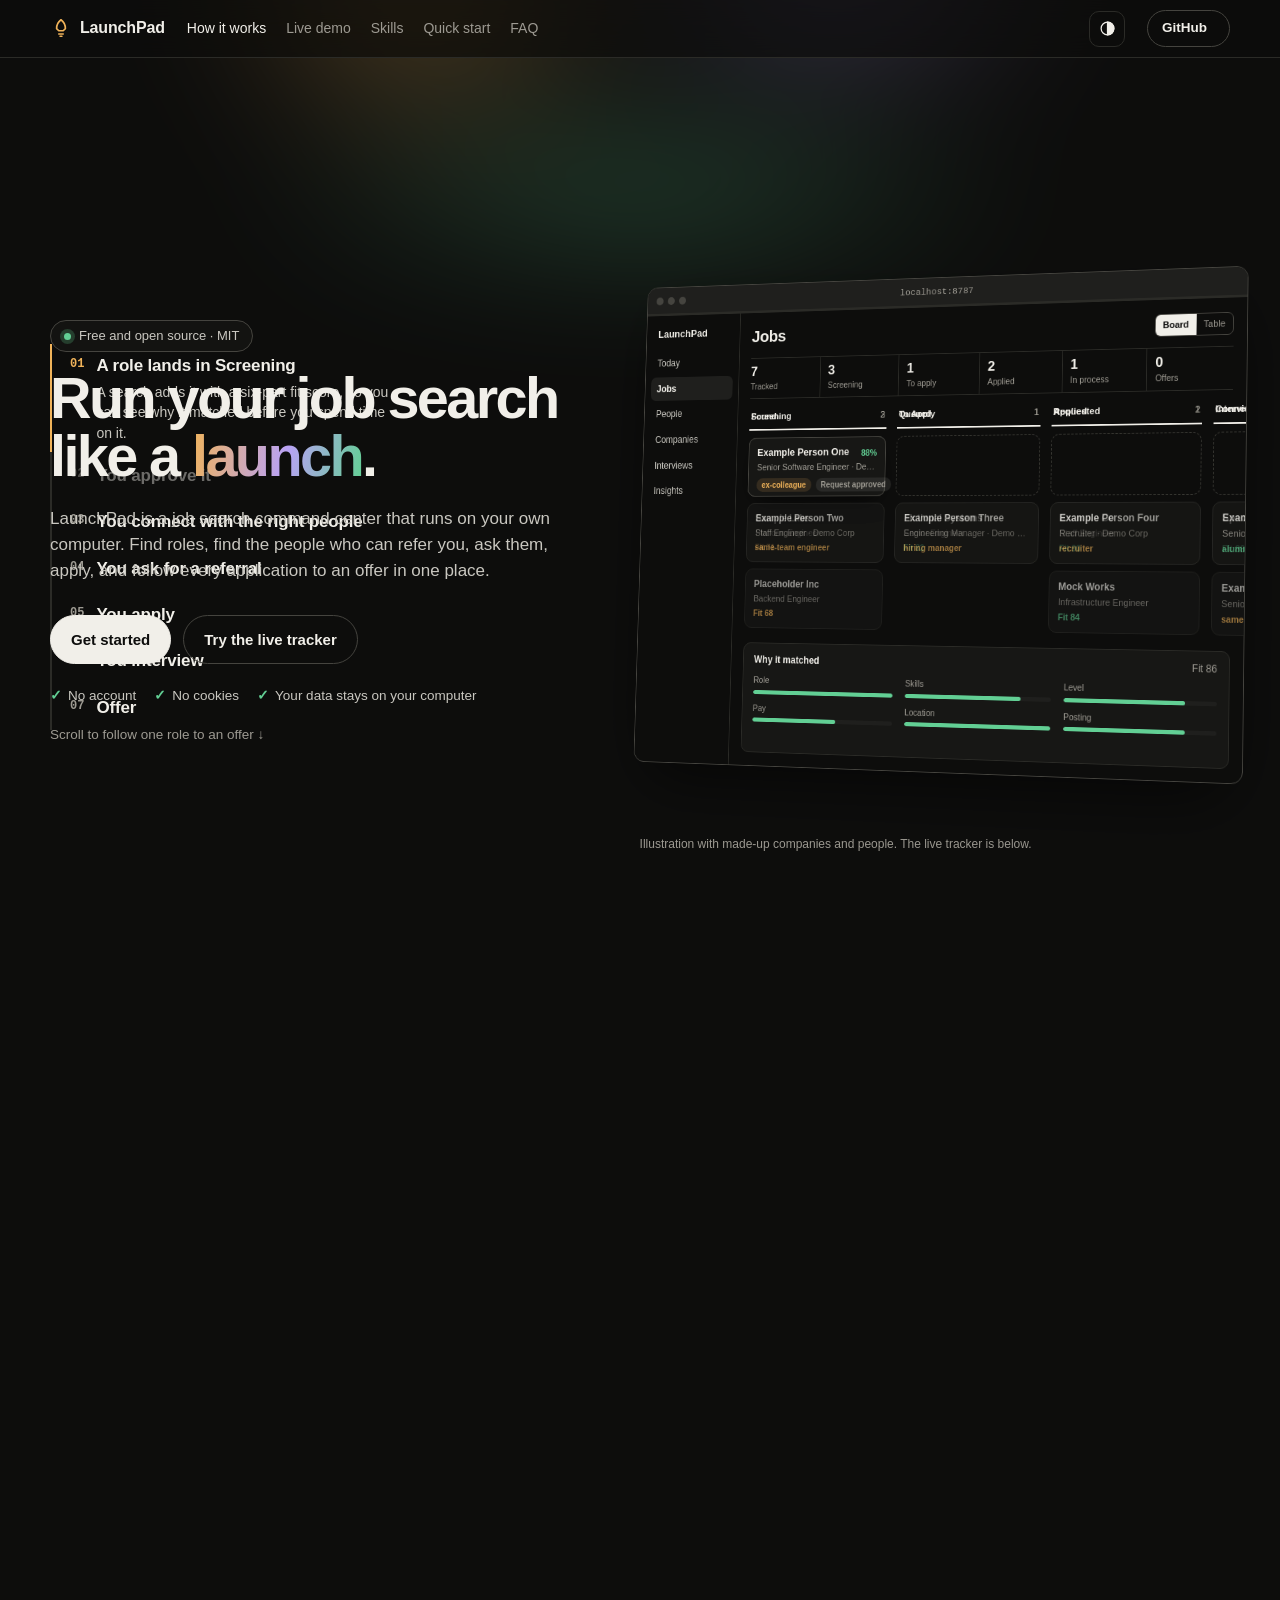
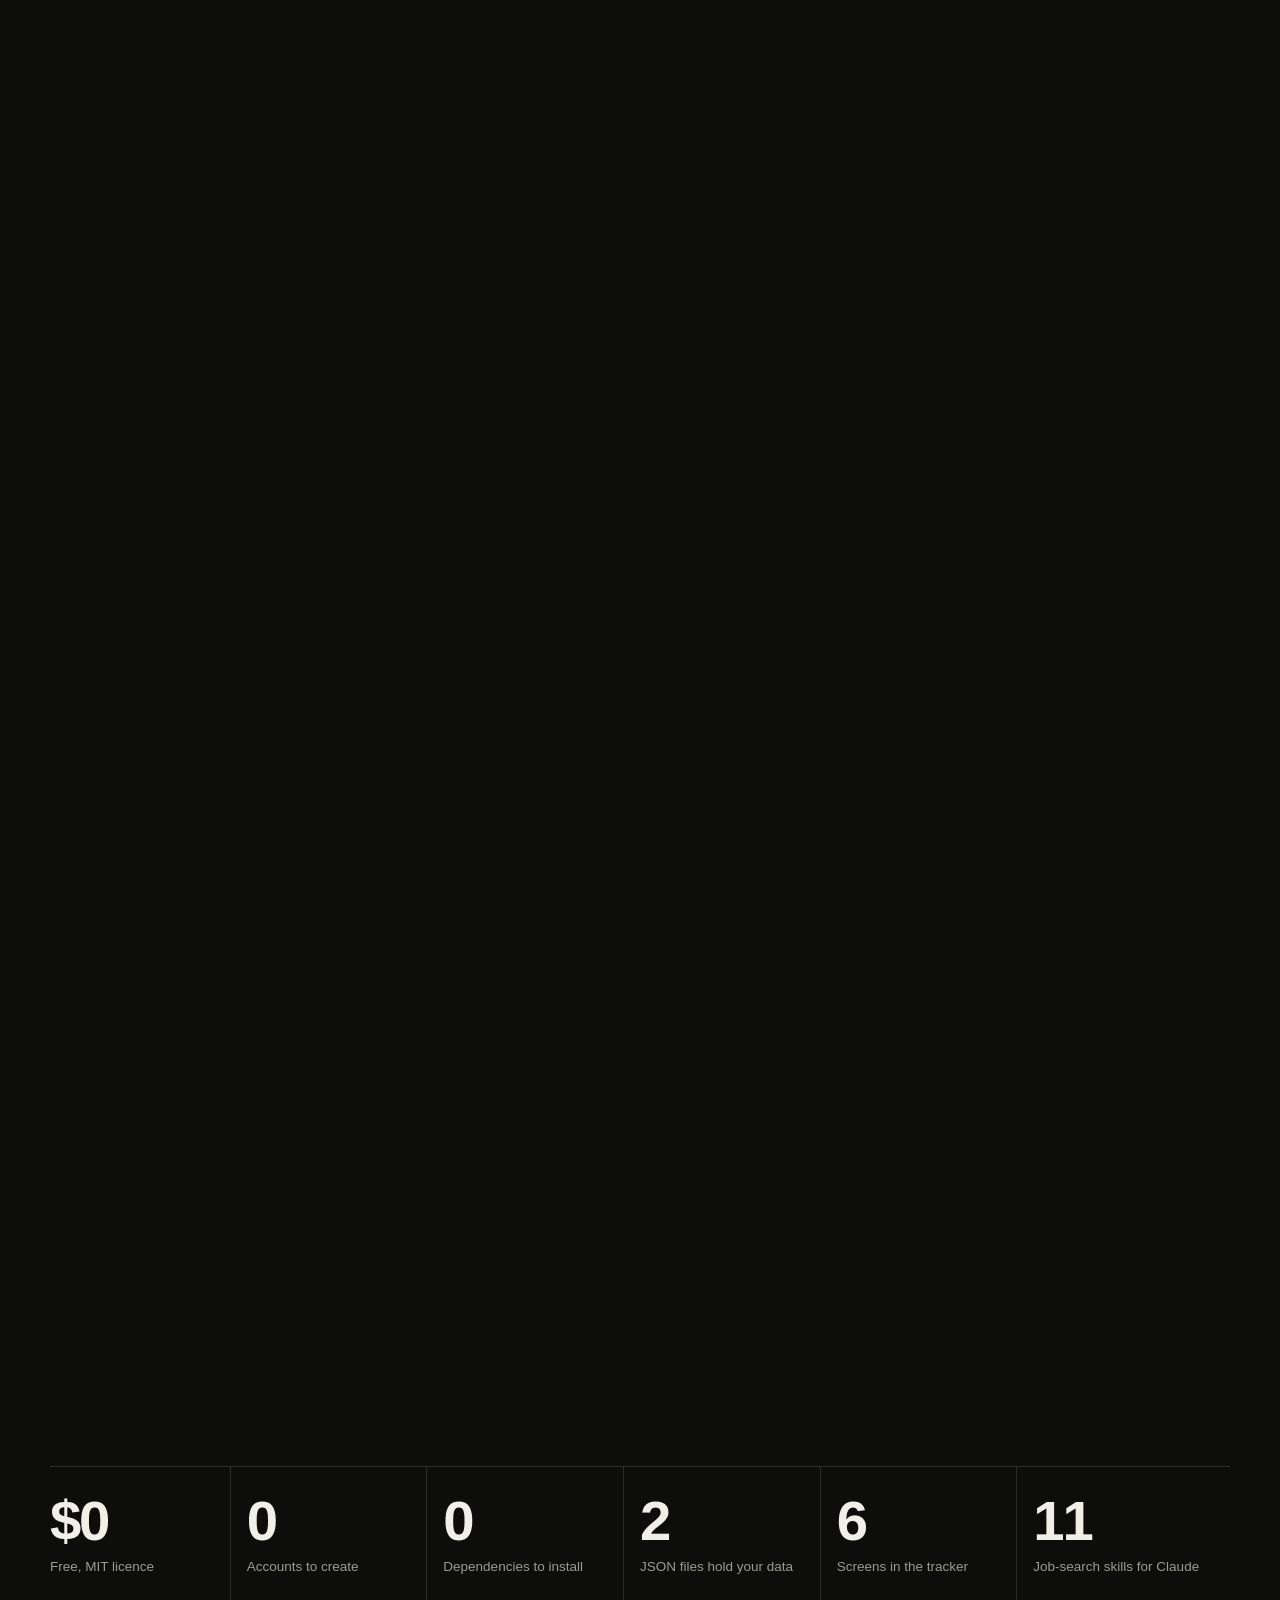
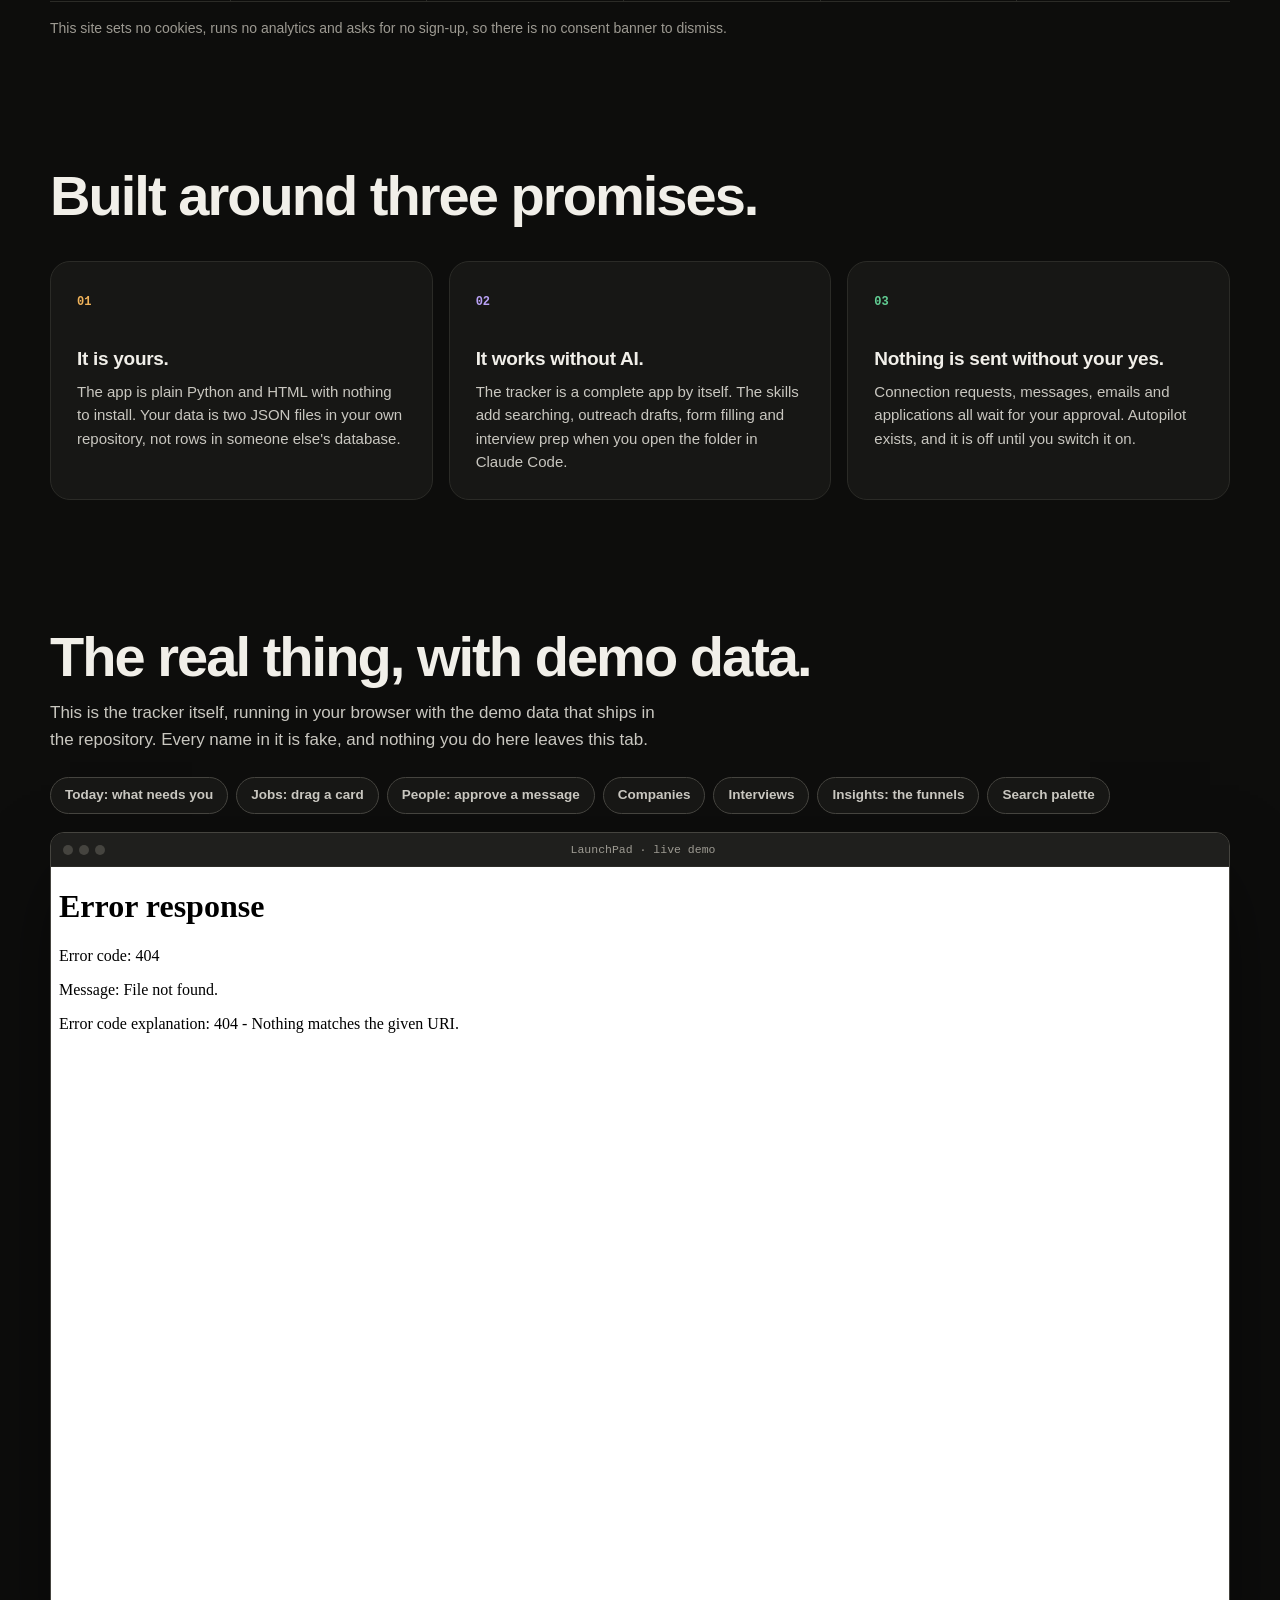
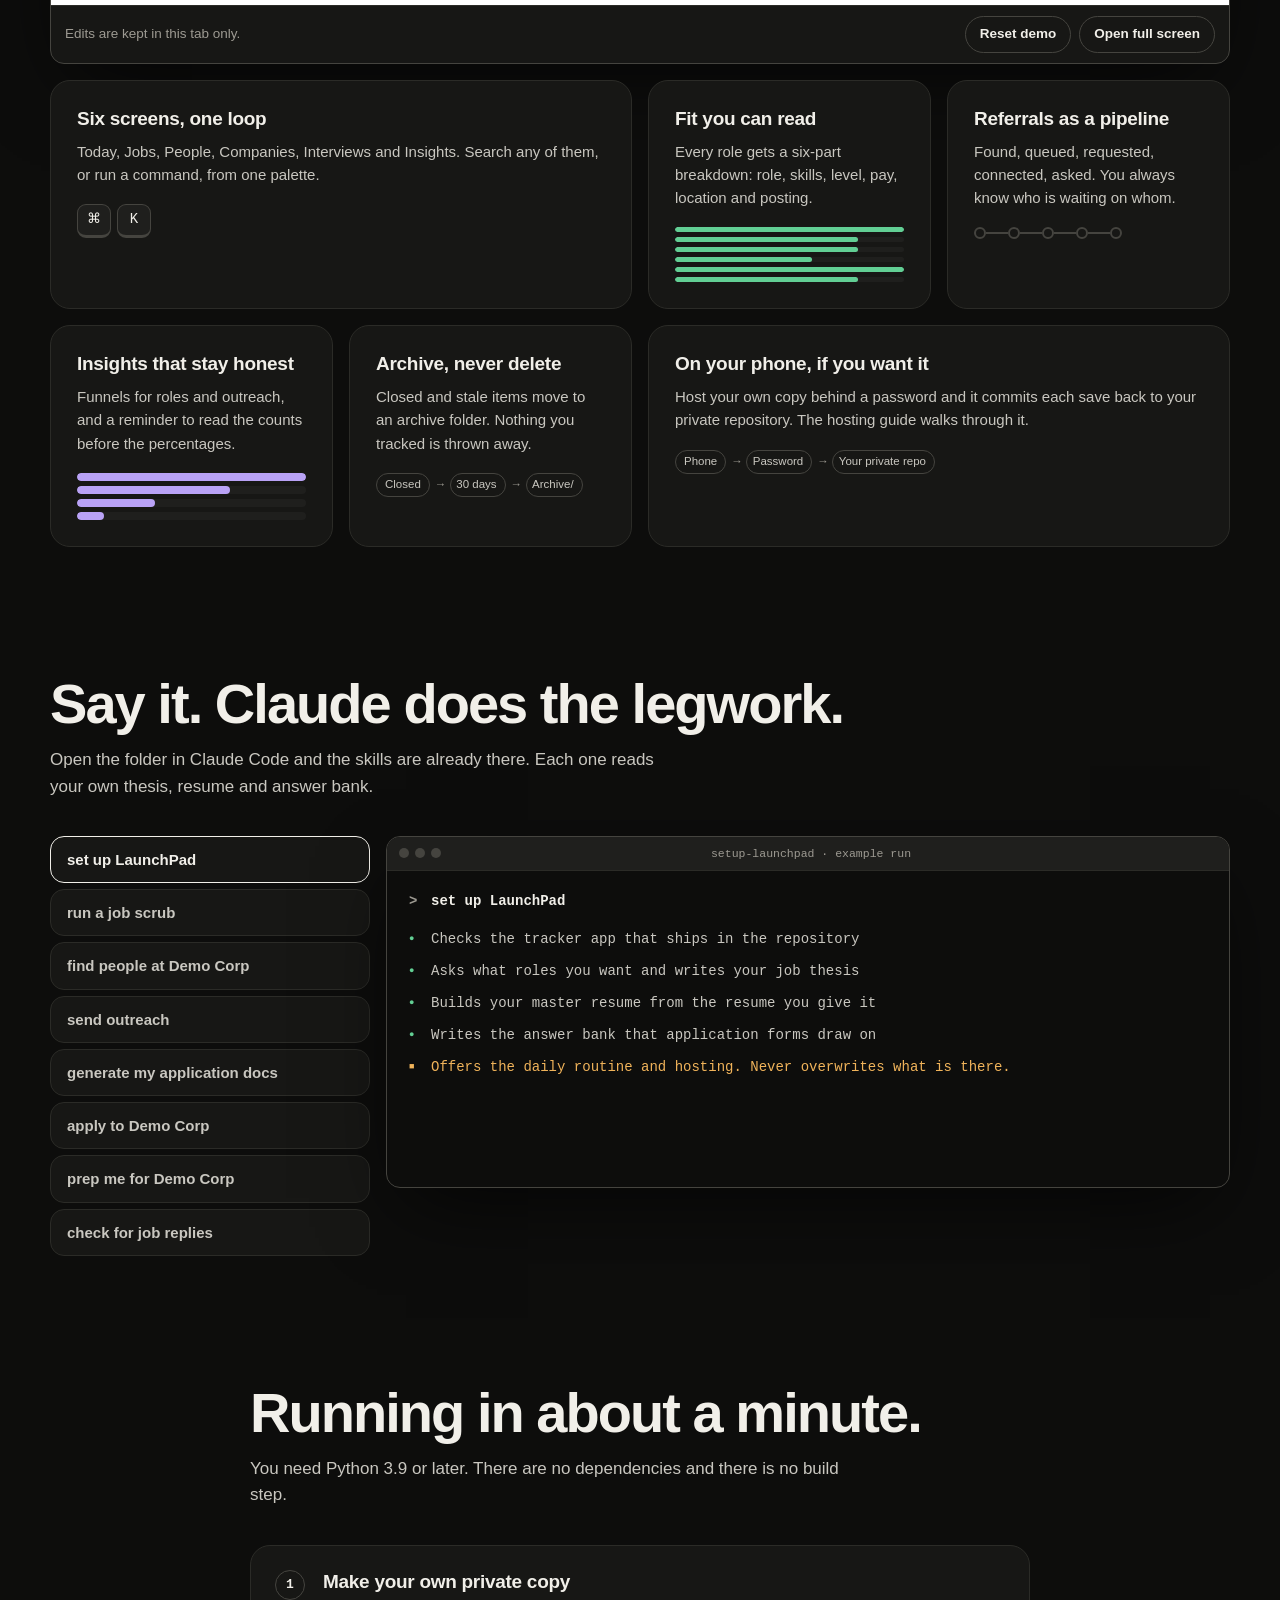
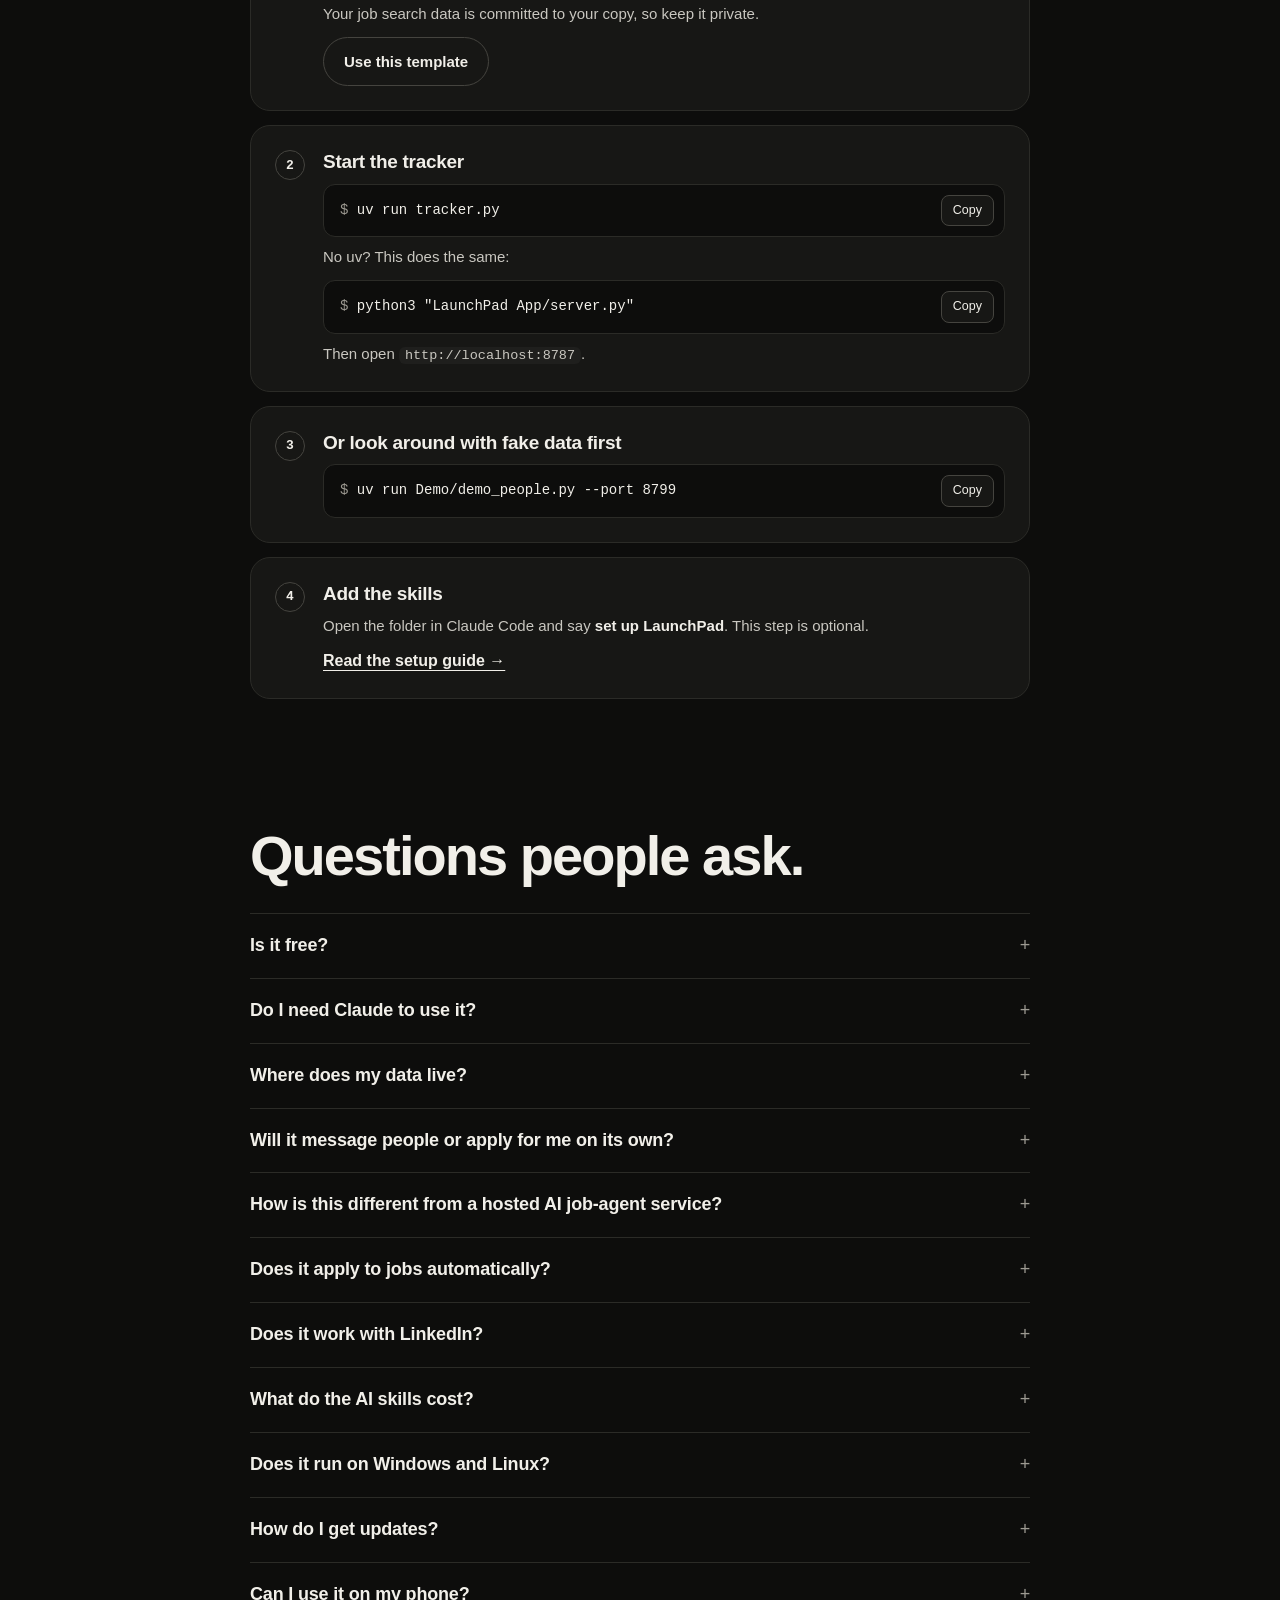
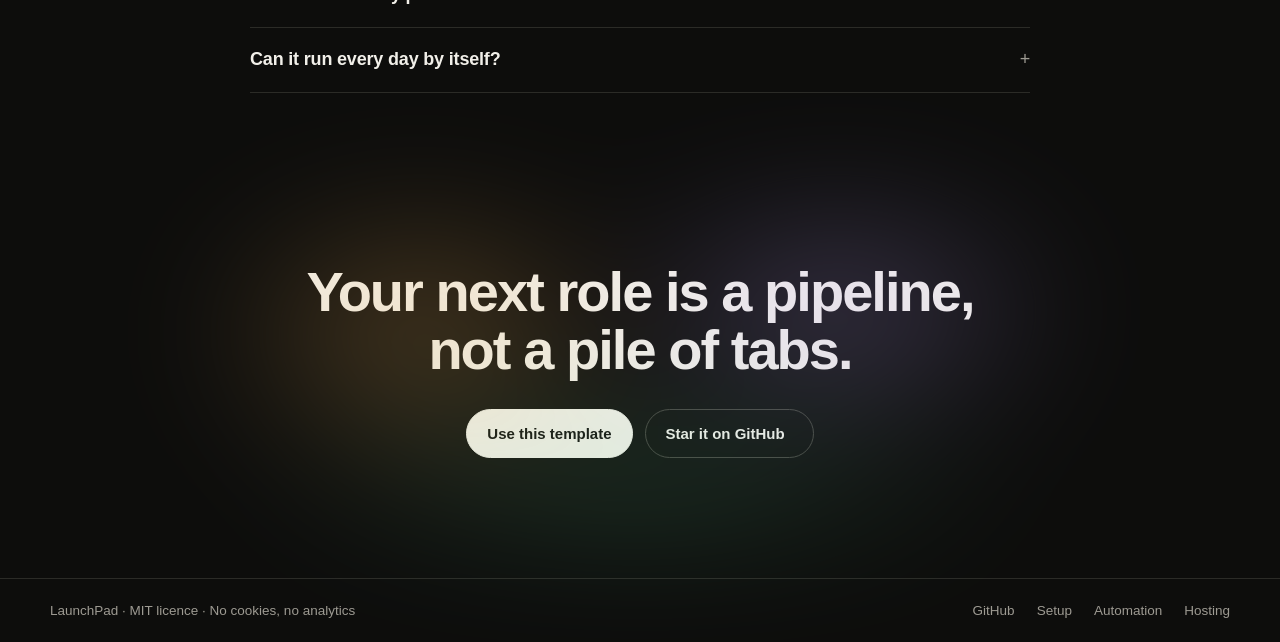
==== Site/index.html @ aa6294fb "Site: product in the first screen, referral scene, facts, guided demo, skills terminal - Hero is pin" ====
<!doctype html>
<html lang="en" data-theme="dark">
<head>
<meta charset="utf-8">
<meta name="viewport" content="width=device-width,initial-scale=1">
<title>LaunchPad — run your job search like a launch</title>
<meta name="description" content="LaunchPad is a free, open-source job search command center that runs on your own computer: a tracker for roles, people, companies and interviews, plus Claude skills that keep it filled.">
<meta property="og:title" content="LaunchPad — run your job search like a launch">
<meta property="og:description" content="A job search command center that runs on your own computer. Find roles, find people who can refer you, apply, and follow every application to an offer in one place.">
<meta property="og:type" content="website">
<meta property="og:url" content="https://rohinagrawal.github.io/LaunchPad/">
<meta property="og:image" content="https://rohinagrawal.github.io/LaunchPad/assets/og.png">
<meta property="og:image:width" content="1200">
<meta property="og:image:height" content="630">
<link rel="canonical" href="https://rohinagrawal.github.io/LaunchPad/">
<meta name="twitter:card" content="summary_large_image">
<meta name="theme-color" content="#0d0d0c">
<link rel="icon" href="data:image/svg+xml,%3Csvg xmlns='http://www.w3.org/2000/svg' viewBox='0 0 32 32'%3E%3Crect width='32' height='32' rx='8' fill='%23191917'/%3E%3Cpath d='M16 6c4 3 6 7 6 12l-3 3h-6l-3-3c0-5 2-9 6-12zM13 24h6' fill='none' stroke='%23f0b35a' stroke-width='2' stroke-linecap='round' stroke-linejoin='round'/%3E%3C/svg%3E">
<script type="application/ld+json">{"@context":"https://schema.org","@type":"SoftwareApplication","name":"LaunchPad","applicationCategory":"BusinessApplication","operatingSystem":"macOS, Linux, Windows","description":"A free, open-source job search command center that runs on your own computer: a tracker for roles, people, companies and interviews, plus Claude skills that keep it filled.","url":"https://rohinagrawal.github.io/LaunchPad/","license":"https://opensource.org/licenses/MIT","offers":{"@type":"Offer","price":"0","priceCurrency":"USD"}}</script>
<link rel="stylesheet" href="site.css">
<script>try{var t=localStorage.getItem('launchpad_site_theme');if(t==='light'||t==='dark')document.documentElement.dataset.theme=t;}catch(e){}</script>
</head>
<body>
<a class="skip" href="#main">Skip to content</a>

<header class="nav">
  <a class="logo" href="#top" aria-label="LaunchPad home">
    <svg viewBox="0 0 24 24" aria-hidden="true"><path d="M12 3c3.2 2.4 4.8 5.6 4.8 9.6L14.4 15H9.6l-2.4-2.4C7.2 8.600 8.800 5.400 12 3zM9.600 18.500h4.800M11 21h2"/></svg>
    LaunchPad
  </a>
  <nav class="navlinks" id="navlinks" aria-label="Sections">
    <a href="#how">How it works</a>
    <a href="#screens">Live demo</a>
    <a href="#skills">Skills</a>
    <a href="#start">Quick start</a>
    <a href="#faq">FAQ</a>
  </nav>
  <span class="spacer"></span>
  <button class="iconbtn" id="themebtn" type="button" aria-label="Switch between dark and light">
    <svg viewBox="0 0 24 24" aria-hidden="true"><circle cx="12" cy="12" r="9"/><path d="M12 3v18a9 9 0 0 0 0-18z" fill="currentColor"/></svg>
  </button>
  <a class="btn small" href="https://github.com/rohinagrawal/LaunchPad">GitHub<span data-stars></span></a>
  <button class="iconbtn menubtn" id="menubtn" type="button" aria-label="Menu" aria-expanded="false" aria-controls="navlinks">
    <svg viewBox="0 0 24 24" aria-hidden="true"><path d="M4 7h16M4 12h16M4 17h16"/></svg>
  </button>
  <i class="navprog" aria-hidden="true"></i>
</header>

<main id="main">

<!-- Hero and scroll story share one tall section. On wide screens the hero is pinned beside the
     tracker window and fades into the step list; the page scrolls, the cards move (site.js). -->
<div class="story">
  <div class="glow" aria-hidden="true"></div>
  <section class="hero" id="top">
    <p class="eyebrow rv"><span class="dot"></span>Free and open source · MIT</p>
    <h1 class="rv">Run your job search like a <em>launch</em>.</h1>
    <p class="lede rv">LaunchPad is a job search command center that runs on your own computer. Find roles, find the people who can refer you, ask them, apply, and follow every application to an offer in one place.</p>
    <div class="cta rv">
      <a class="btn primary" href="#start">Get started</a>
      <a class="btn" href="#screens">Try the live tracker</a>
    </div>
    <ul class="trust rv">
      <li>No account</li><li>No cookies</li><li>Your data stays on your computer</li>
    </ul>
    <p class="hint rv">Scroll to follow one role to an offer ↓</p>
  </section>

  <div class="runway" id="how" aria-label="How one role moves through LaunchPad">
  <div class="stage" data-step="0" data-scene="jobs">
    <ol class="steps">
      <li class="on"><button type="button" data-go="0"><span class="num">01</span><b>A role lands in Screening</b><span>A search adds it with a six-part fit score, so you can see why it matched before you spend time on it.</span></button></li>
      <li><button type="button" data-go="1"><span class="num">02</span><b>You approve it</b><span>The card moves to To Apply, and the people most likely to refer you are lined up for it.</span></button></li>
      <li><button type="button" data-go="2"><span class="num">03</span><b>You connect with the right people</b><span>Former colleagues, alumni, the hiring manager. Requests go only to people you approved, within the limits you set.</span></button></li>
      <li><button type="button" data-go="3"><span class="num">04</span><b>You ask for a referral</b><span>A tailored ask is drafted for each person. You read it and tick it. Nothing is sent without your yes.</span></button></li>
      <li><button type="button" data-go="4"><span class="num">05</span><b>You apply</b><span>A tailored resume and cover letter are written, the form is filled from your answer bank, and it stops for your review.</span></button></li>
      <li><button type="button" data-go="5"><span class="num">06</span><b>You interview</b><span>One prep document per interview, with stories drawn only from your real experience.</span></button></li>
      <li><button type="button" data-go="6"><span class="num">07</span><b>Offer</b><span>Every step of the way is on one board, and nothing fell through a spreadsheet.</span></button></li>
    </ol>

    <div class="winwrap">
      <div class="win" id="win" aria-hidden="true">
        <div class="winbar"><i></i><i></i><i></i><span>localhost:8787</span></div>
        <div class="sbar"><i id="sbar"></i></div>
        <div class="winbody">
          <div class="mrail">
            <b>LaunchPad</b>
            <span>Today</span><span data-rail="jobs" class="on">Jobs</span><span data-rail="people">People</span><span>Companies</span><span>Interviews</span><span>Insights</span>
          </div>
          <div class="mmain">
            <div class="mtop"><strong id="mtitle">Jobs</strong><span class="mseg"><u>Board</u>Table</span></div>
            <div class="mkpis jobs">
              <div><b>7</b>Tracked</div>
              <div><b data-kpi="0">3</b>Screening</div>
              <div><b data-kpi="1">1</b>To apply</div>
              <div><b data-kpi="2">2</b>Applied</div>
              <div><b data-kpi="3">1</b>In process</div>
              <div><b data-kpi="4">0</b>Offers</div>
            </div>
            <div class="mkpis people">
              <div><b>6</b>People</div>
              <div><b>3</b>To connect</div>
              <div><b>2</b>Ready to ask</div>
              <div><b>0</b>Follow-ups due</div>
              <div><b>0</b>Referred</div>
            </div>
            <div class="mviews">
              <div class="mview jobs">
                <div class="mtrack">
                  <div class="mcol"><h4>Screening <span data-ct="0">3</span></h4><div class="slot"></div>
                    <div class="gcard"><b>Sample Labs</b><span>Platform Engineer</span><em class="mid">Fit 71</em></div>
                    <div class="gcard"><b>Placeholder Inc</b><span>Backend Engineer</span><em class="mid">Fit 68</em></div></div>
                  <div class="mcol"><h4>To Apply <span data-ct="1">1</span></h4><div class="slot"></div>
                    <div class="gcard"><b>Fictional Systems</b><span>Senior Engineer</span><em>Fit 82</em></div></div>
                  <div class="mcol"><h4>Applied <span data-ct="2">2</span></h4><div class="slot"></div>
                    <div class="gcard"><b>Example Co</b><span>Staff Engineer</span><em>Fit 90</em></div>
                    <div class="gcard"><b>Mock Works</b><span>Infrastructure Engineer</span><em>Fit 84</em></div></div>
                  <div class="mcol"><h4>Interviewing <span data-ct="3">1</span></h4><div class="slot"></div>
                    <div class="gcard"><b>Specimen AI</b><span>Senior Backend Engineer</span><em>Fit 88</em></div></div>
                  <div class="mcol"><h4>Offer <span data-ct="4">0</span></h4><div class="slot"></div></div>

                  <div class="hcard">
                    <div class="hrow"><b>Demo Corp</b><span class="tier">Tier A</span></div>
                    <span class="hrole">Senior Backend Engineer</span>
                    <div class="hstate" data-s="0"><i class="pill amber">Keep or drop?</i><i class="fit">Fit 86</i></div>
                    <div class="hstate" data-s="1 2 3"><i class="fit">Fit 86</i><i class="pill grey">3 people lined up</i></div>
                    <div class="hstate" data-s="4"><i class="pill blue">Applied today</i><i class="pill grey">Docs ✓</i></div>
                    <div class="hstate" data-s="5"><i class="pill violet">Recruiter screen</i><i class="pill grey">Prep ✓</i></div>
                    <div class="hstate" data-s="6"><i class="pill green">Offer</i><i class="pill grey">Referred</i></div>
                  </div>
                </div>
              </div>
              <div class="mview people">
                <div class="mtrack">
                  <div class="mcol"><h4>Found <span data-ct="0">2</span></h4><div class="slot"></div>
                    <div class="gcard"><b>Example Person Two</b><span>Staff Engineer · Demo Corp</span><em class="mid">same-team engineer</em></div></div>
                  <div class="mcol"><h4>Queued <span data-ct="1">1</span></h4><div class="slot"></div>
                    <div class="gcard"><b>Example Person Three</b><span>Engineering Manager · Demo Corp</span><em class="mid">hiring manager</em></div></div>
                  <div class="mcol"><h4>Requested <span data-ct="2">1</span></h4><div class="slot"></div>
                    <div class="gcard"><b>Example Person Four</b><span>Recruiter · Demo Corp</span><em class="mid">recruiter</em></div></div>
                  <div class="mcol"><h4>Connected <span data-ct="3">2</span></h4><div class="slot"></div>
                    <div class="gcard"><b>Example Person Five</b><span>Senior Engineer · Demo Corp</span><em>alumni</em></div>
                    <div class="gcard"><b>Example Person Six</b><span>Senior Engineer · Sample Labs</span><em class="mid">same-team engineer</em></div></div>
                  <div class="mcol"><h4>Asked <span data-ct="4">0</span></h4><div class="slot"></div></div>

                  <div class="hcard">
                    <div class="hrow"><b>Example Person One</b><span class="fit">88%</span></div>
                    <span class="hrole">Senior Software Engineer · Demo Corp</span>
                    <div class="hstate" data-s="0 1 2"><i class="pill amber">ex-colleague</i><i class="pill grey">Request approved</i></div>
                    <div class="hstate" data-s="3 4 5 6"><i class="pill amber">ex-colleague</i><i class="pill green">Ask approved</i></div>
                  </div>
                </div>
              </div>
            </div>

            <div class="mdetail">
              <div class="dp" data-s="0">
                <h5>Why it matched <span>Fit 86</span></h5>
                <div class="bars">
                  <label>Role<i style="--w:100%"></i></label><label>Skills<i style="--w:80%"></i></label><label>Level<i style="--w:80%"></i></label>
                  <label>Pay<i style="--w:60%"></i></label><label>Location<i style="--w:100%"></i></label><label>Posting<i style="--w:80%"></i></label>
                </div>
              </div>
              <div class="dp" data-s="1">
                <h5>Approved <span>what happens next</span></h5>
                <ul class="docs">
                  <li><span class="tick"></span>Moved to To Apply</li>
                  <li><span class="tick"></span>3 likely referrers found at Demo Corp</li>
                  <li><span class="tick"></span>Tailored resume and cover letter queued</li>
                  <li class="wait"><span class="tick"></span>Connection requests wait for the next run</li>
                </ul>
              </div>
              <div class="dp" data-s="2">
                <h5>Who can refer you <span>ranked by likelihood</span></h5>
                <ul class="ppl">
                  <li><b>Example Person One</b><span>ex-colleague</span><em>88%</em></li>
                  <li><b>Example Person Five</b><span>alumni</span><em>75%</em></li>
                  <li><b>Example Person Three</b><span>hiring manager</span><em>60%</em></li>
                </ul>
              </div>
              <div class="dp" data-s="3">
                <h5>Referral ask <span>draft</span></h5>
                <p class="msg">Hi, it has been a while since we worked together. Demo Corp has a Senior Backend Engineer opening that lines up with the platform work I have been doing. Would you be open to referring me?</p>
                <div class="approve"><span class="tick"></span>Approved by you <small>Sends on the next run</small></div>
              </div>
              <div class="dp" data-s="4">
                <h5>Application <span>ready for review</span></h5>
                <ul class="docs">
                  <li><span class="tick"></span>Tailored resume</li>
                  <li><span class="tick"></span>Cover letter</li>
                  <li><span class="tick"></span>Form filled from your answer bank</li>
                  <li class="wait"><span class="tick"></span>Waiting for you to press Submit</li>
                </ul>
              </div>
              <div class="dp" data-s="5">
                <h5>Interview prep <span>Recruiter screen</span></h5>
                <ul class="docs two">
                  <li><span class="tick"></span>Company snapshot</li>
                  <li><span class="tick"></span>Likely questions</li>
                  <li><span class="tick"></span>Stories from your experience</li>
                  <li><span class="tick"></span>Questions to ask</li>
                </ul>
              </div>
              <div class="dp" data-s="6">
                <h5>Demo Corp <span>Offer</span></h5>
                <p class="trail"><i>Screening</i><i>To Apply</i><i>Referred</i><i>Applied</i><i>Interviewing</i><i class="done">Offer</i></p>
                <p class="msg">One role, seven steps, all of it on your own computer.</p>
              </div>
            </div>
          </div>
        </div>
      </div>
      <p class="mocknote">Illustration with made-up companies and people. The live tracker is below.</p>
    </div>
  </div>
  </div>
</div>

<section class="facts" aria-label="LaunchPad in numbers">
  <div class="wrap">
    <dl>
      <div class="rv"><dt>$<b data-count="0">0</b></dt><dd>Free, MIT licence</dd></div>
      <div class="rv"><dt><b data-count="0">0</b></dt><dd>Accounts to create</dd></div>
      <div class="rv"><dt><b data-count="0">0</b></dt><dd>Dependencies to install</dd></div>
      <div class="rv"><dt><b data-count="2">2</b></dt><dd>JSON files hold your data</dd></div>
      <div class="rv"><dt><b data-count="6">6</b></dt><dd>Screens in the tracker</dd></div>
      <div class="rv"><dt><b data-count="11">11</b></dt><dd>Job-search skills for Claude</dd></div>
    </dl>
    <p class="notrack rv">This site sets no cookies, runs no analytics and asks for no sign-up, so there is no consent banner to dismiss.</p>
  </div>
</section>

<section class="band" id="promises">
  <div class="wrap">
    <h2 class="rv">Built around three promises.</h2>
    <div class="grid3">
      <article class="card rv"><span class="tag amber">01</span><h3>It is yours.</h3><p>The app is plain Python and HTML with nothing to install. Your data is two JSON files in your own repository, not rows in someone else's database.</p></article>
      <article class="card rv"><span class="tag violet">02</span><h3>It works without AI.</h3><p>The tracker is a complete app by itself. The skills add searching, outreach drafts, form filling and interview prep when you open the folder in Claude Code.</p></article>
      <article class="card rv"><span class="tag green">03</span><h3>Nothing is sent without your yes.</h3><p>Connection requests, messages, emails and applications all wait for your approval. Autopilot exists, and it is off until you switch it on.</p></article>
    </div>
  </div>
</section>

<section class="band" id="screens">
  <div class="wrap">
    <h2 class="rv">The real thing, with demo data.</h2>
    <p class="sub rv">This is the tracker itself, running in your browser with the demo data that ships in the repository. Every name in it is fake, and nothing you do here leaves this tab.</p>
    <div class="try rv" role="group" aria-label="Jump to a screen in the live tracker">
      <button type="button" data-demo="move">Today: what needs you</button>
      <button type="button" data-demo="jobs">Jobs: drag a card</button>
      <button type="button" data-demo="people">People: approve a message</button>
      <button type="button" data-demo="companies">Companies</button>
      <button type="button" data-demo="interviews">Interviews</button>
      <button type="button" data-demo="insights">Insights: the funnels</button>
      <button type="button" data-demo="palette">Search palette</button>
    </div>
    <div class="shot rv">
      <div class="winbar"><i></i><i></i><i></i><span>LaunchPad · live demo</span></div>
      <iframe id="demoframe" src="app/#jobs" title="The LaunchPad tracker, live, with demo data" loading="lazy"></iframe>
      <div class="demobar">
        <span>Edits are kept in this tab only.</span>
        <span class="spacer"></span>
        <button type="button" class="btn small" id="demoreset">Reset demo</button>
        <a class="btn small" href="app/" target="_blank" rel="noopener">Open full screen</a>
      </div>
    </div>

    <div class="bento">
      <article class="card rv wide"><h3>Six screens, one loop</h3><p>Today, Jobs, People, Companies, Interviews and Insights. Search any of them, or run a command, from one palette.</p><p class="viz kbdrow"><kbd>⌘</kbd><kbd>K</kbd></p></article>
      <article class="card rv"><h3>Fit you can read</h3><p>Every role gets a six-part breakdown: role, skills, level, pay, location and posting.</p><p class="viz vbars" aria-hidden="true"><i style="--w:100%"></i><i style="--w:80%"></i><i style="--w:80%"></i><i style="--w:60%"></i><i style="--w:100%"></i><i style="--w:80%"></i></p></article>
      <article class="card rv"><h3>Referrals as a pipeline</h3><p>Found, queued, requested, connected, asked. You always know who is waiting on whom.</p><p class="viz vdots" aria-hidden="true"><i></i><i></i><i></i><i></i><i></i></p></article>
      <article class="card rv"><h3>Insights that stay honest</h3><p>Funnels for roles and outreach, and a reminder to read the counts before the percentages.</p><p class="viz vfunnel" aria-hidden="true"><i style="--w:100%"></i><i style="--w:67%"></i><i style="--w:34%"></i><i style="--w:12%"></i></p></article>
      <article class="card rv"><h3>Archive, never delete</h3><p>Closed and stale items move to an archive folder. Nothing you tracked is thrown away.</p><p class="viz vflow" aria-hidden="true"><span>Closed</span><span>30 days</span><span>Archive/</span></p></article>
      <article class="card rv wide"><h3>On your phone, if you want it</h3><p>Host your own copy behind a password and it commits each save back to your private repository. The hosting guide walks through it.</p><p class="viz vflow" aria-hidden="true"><span>Phone</span><span>Password</span><span>Your private repo</span></p></article>
    </div>
  </div>
</section>

<section class="band" id="skills">
  <div class="wrap">
    <h2 class="rv">Say it. Claude does the legwork.</h2>
    <p class="sub rv">Open the folder in Claude Code and the skills are already there. Each one reads your own thesis, resume and answer bank.</p>
    <div class="play rv">
      <div class="asks" role="tablist" aria-label="Things to say to Claude">
        <button type="button" role="tab" aria-selected="true" data-skill="setup-launchpad">set up LaunchPad</button>
        <button type="button" role="tab" aria-selected="false" data-skill="job-scrub">run a job scrub</button>
        <button type="button" role="tab" aria-selected="false" data-skill="people-finder">find people at Demo Corp</button>
        <button type="button" role="tab" aria-selected="false" data-skill="referral-outreach">send outreach</button>
        <button type="button" role="tab" aria-selected="false" data-skill="generate-docs">generate my application docs</button>
        <button type="button" role="tab" aria-selected="false" data-skill="apply-to-job">apply to Demo Corp</button>
        <button type="button" role="tab" aria-selected="false" data-skill="interview-prep">prep me for Demo Corp</button>
        <button type="button" role="tab" aria-selected="false" data-skill="reply-monitor">check for job replies</button>
      </div>
      <div class="cterm" role="tabpanel" aria-live="polite">
        <div class="winbar"><i></i><i></i><i></i><span id="ctname">setup-launchpad · example run</span></div>
        <ol id="ctlines">
          <li class="you">set up LaunchPad</li>
          <li>Checks the tracker app that ships in the repository</li>
          <li>Asks what roles you want and writes your job thesis</li>
          <li>Builds your master resume from the resume you give it</li>
          <li>Writes the answer bank that application forms draw on</li>
          <li class="stop">Offers the daily routine and hosting. Never overwrites what is there.</li>
        </ol>
      </div>
    </div>
  </div>
</section>

<section class="band" id="start">
  <div class="wrap narrow">
    <h2 class="rv">Running in about a minute.</h2>
    <p class="sub rv">You need Python 3.9 or later. There are no dependencies and there is no build step.</p>
    <ol class="quick">
      <li class="rv"><span class="num">1</span><div><h3>Make your own private copy</h3><p>Your job search data is committed to your copy, so keep it private.</p><a class="btn" href="https://github.com/rohinagrawal/LaunchPad/generate">Use this template</a></div></li>
      <li class="rv"><span class="num">2</span><div><h3>Start the tracker</h3>
        <div class="term"><code>uv run tracker.py</code><button type="button" class="copy" data-copy="uv run tracker.py">Copy</button></div>
        <p>No uv? This does the same:</p>
        <div class="term"><code>python3 "LaunchPad App/server.py"</code><button type="button" class="copy" data-copy='python3 "LaunchPad App/server.py"'>Copy</button></div>
        <p>Then open <code>http://localhost:8787</code>.</p></div></li>
      <li class="rv"><span class="num">3</span><div><h3>Or look around with fake data first</h3>
        <div class="term"><code>uv run Demo/demo_people.py --port 8799</code><button type="button" class="copy" data-copy="uv run Demo/demo_people.py --port 8799">Copy</button></div></div></li>
      <li class="rv"><span class="num">4</span><div><h3>Add the skills</h3><p>Open the folder in Claude Code and say <q>set up LaunchPad</q>. This step is optional.</p>
        <a class="textlink" href="https://github.com/rohinagrawal/LaunchPad/blob/main/Docs/Setup.md">Read the setup guide →</a></div></li>
    </ol>
  </div>
</section>

<section class="band" id="faq">
  <div class="wrap narrow">
    <h2 class="rv">Questions people ask.</h2>
    <details class="rv"><summary>Is it free?</summary><p>Yes. LaunchPad is open source under the MIT licence. The skills run in Claude Code, which you bring yourself.</p></details>
    <details class="rv"><summary>Do I need Claude to use it?</summary><p>No. The tracker is a complete app by itself. The skills add searching, outreach drafts, form filling and interview prep.</p></details>
    <details class="rv"><summary>Where does my data live?</summary><p>In two JSON files, <code>Data/data.json</code> and <code>Data/contacts.json</code>, inside your own copy of the repository. Keep that copy private.</p></details>
    <details class="rv"><summary>Will it message people or apply for me on its own?</summary><p>Not unless you say so. Each message and application waits for your approval. Autopilot is opt-in and you choose its rules.</p></details>
    <details class="rv"><summary>How is this different from a hosted AI job-agent service?</summary><p>LaunchPad runs on your own computer, costs nothing and is open source, so you can read and change all of it. There is no account, and your applications and contacts never sit on someone else's servers. The trade-off is that you set it up yourself and bring Claude Code for the AI parts.</p></details>
    <details class="rv"><summary>Does it apply to jobs automatically?</summary><p>It fills the application form from your answer bank and resume, then stops. You read it and press Submit yourself, and the card moves to Applied.</p></details>
    <details class="rv"><summary>Does it work with LinkedIn?</summary><p>Yes. One skill searches LinkedIn Jobs in your own logged-in browser, another finds people who could refer you and sends the connection requests you approved, within the daily and weekly limits you set. Referral asks can go by LinkedIn message or by email.</p></details>
    <details class="rv"><summary>What do the AI skills cost?</summary><p>LaunchPad itself is free. The skills run in Claude Code, which uses your own Claude plan. The tracker needs neither.</p></details>
    <details class="rv"><summary>Does it run on Windows and Linux?</summary><p>The tracker is plain Python and a web page, so it should run anywhere Python 3.9 does. It is developed and tested on macOS.</p></details>
    <details class="rv"><summary>How do I get updates?</summary><p>Keep your private copy pointed at the public repository as an upstream and pull from it. The <a href="https://github.com/rohinagrawal/LaunchPad/blob/main/Docs/Setup.md">setup guide</a> shows how.</p></details>
    <details class="rv"><summary>Can I use it on my phone?</summary><p>Yes, if you host a copy. The <a href="https://github.com/rohinagrawal/LaunchPad/blob/main/Docs/Hosting.md">hosting guide</a> puts the tracker online behind a password.</p></details>
    <details class="rv"><summary>Can it run every day by itself?</summary><p>Yes. The <a href="https://github.com/rohinagrawal/LaunchPad/blob/main/Docs/Automation.md">automation guide</a> sets up a daily routine for the search, the people research and the drafts.</p></details>
  </div>
</section>

<section class="final">
  <div class="glow" aria-hidden="true"></div>
  <h2 class="rv">Your next role is a pipeline,<br>not a pile of tabs.</h2>
  <div class="cta rv">
    <a class="btn primary" href="https://github.com/rohinagrawal/LaunchPad/generate">Use this template</a>
    <a class="btn" href="https://github.com/rohinagrawal/LaunchPad">Star it on GitHub<span data-stars></span></a>
  </div>
</section>

</main>

<footer class="foot">
  <span>LaunchPad · MIT licence · No cookies, no analytics</span>
  <span class="spacer"></span>
  <a href="https://github.com/rohinagrawal/LaunchPad">GitHub</a>
  <a href="https://github.com/rohinagrawal/LaunchPad/blob/main/Docs/Setup.md">Setup</a>
  <a href="https://github.com/rohinagrawal/LaunchPad/blob/main/Docs/Automation.md">Automation</a>
  <a href="https://github.com/rohinagrawal/LaunchPad/blob/main/Docs/Hosting.md">Hosting</a>
</footer>

<script src="site.js"></script>
</body>
</html>
---- Site/site.css ----
/* LaunchPad landing page. Tokens first (the tracker's own palette, dark by default), then
   layout, then sections. The scroll story's motion is set by site.js through inline transforms. */
:root{
  --bg:#0d0d0c;--surface:#171715;--sunk:#1f1f1d;--line:#2b2b27;--line2:#45443f;
  --text:#f1efe9;--text2:#c9c7c0;--muted:#9d9a92;
  --accent:#f1efe9;--on-accent:#0d0d0c;--focus:#8fb0ff;
  --red:#ff8a7a;--amber:#f0b35a;--green:#62cf94;--blue:#7fb6f2;--violet:#b9a2f5;--grey:#9d9a92;
  --glow:.34;--navbg:rgba(13,13,12,.72);--shadow:0 30px 80px -20px rgba(0,0,0,.7);
  --r:14px;--nav:58px;
  color-scheme:dark;
}
:root[data-theme="light"]{
  --bg:#f6f5f2;--surface:#fff;--sunk:#eeece7;--line:#e2dfd8;--line2:#cfcbc2;
  --text:#191917;--text2:#45433e;--muted:#6f6c65;
  --accent:#191917;--on-accent:#fff;--focus:#2b5fd9;
  --red:#b42318;--amber:#a15c07;--green:#1c7a4a;--blue:#1d5fa8;--violet:#6941c6;--grey:#6f6c65;
  --glow:.2;--navbg:rgba(246,245,242,.78);--shadow:0 30px 70px -24px rgba(25,25,23,.28);
  color-scheme:light;
}
*{box-sizing:border-box}
html{-webkit-text-size-adjust:100%;overflow-x:clip;scroll-behavior:smooth;scroll-padding-top:calc(var(--nav) + 12px)}
body{margin:0;font-family:-apple-system,BlinkMacSystemFont,"Segoe UI",Roboto,"Helvetica Neue",Arial,sans-serif;font-size:16px;line-height:1.55;background:var(--bg);color:var(--text);-webkit-font-smoothing:antialiased;overflow-x:clip}
a{color:inherit}
button{font:inherit;color:inherit}
:focus-visible{outline:2px solid var(--focus);outline-offset:3px;border-radius:6px}
h1,h2,h3,h4,h5,p{margin:0}
code,kbd{font-family:ui-monospace,SFMono-Regular,Menlo,monospace}
p code,details code{font-size:.9em;background:var(--sunk);padding:1px 6px;border-radius:6px}
.spacer{flex:1}
.skip{position:absolute;left:-999px;top:8px;background:var(--accent);color:var(--on-accent);padding:8px 12px;border-radius:8px;z-index:100}
.skip:focus{left:8px}
:root[data-theme="light"] .only-dark,:root:not([data-theme="light"]) .only-light{display:none}

/* ---------- nav ---------- */
.nav{position:sticky;top:0;z-index:50;height:var(--nav);display:flex;align-items:center;gap:22px;padding:0 max(16px,calc((100vw - 1180px)/2));background:var(--navbg);backdrop-filter:saturate(1.4) blur(14px);-webkit-backdrop-filter:saturate(1.4) blur(14px);border-bottom:1px solid var(--line)}
.logo{display:flex;align-items:center;gap:8px;font-weight:700;letter-spacing:-.01em;text-decoration:none}
.logo svg{width:22px;height:22px;fill:none;stroke:var(--amber);stroke-width:1.8;stroke-linecap:round;stroke-linejoin:round}
.navlinks{display:flex;gap:20px;font-size:14px}
.navlinks a{color:var(--muted);text-decoration:none}
.navlinks a:hover{color:var(--text)}
.navlinks a.on{color:var(--text)}
.navprog{position:absolute;left:0;bottom:-1px;height:2px;width:var(--sp,0%);background:linear-gradient(90deg,var(--amber),var(--violet),var(--green))}
.iconbtn.menubtn{display:none}
[data-stars]:not(:empty){margin-left:2px;padding-left:9px;border-left:1px solid var(--line2);font-variant-numeric:tabular-nums}
.iconbtn{display:grid;place-items:center;width:36px;height:36px;border:1px solid var(--line);border-radius:10px;background:transparent;cursor:pointer}
.iconbtn:hover{border-color:var(--line2)}
.iconbtn svg{width:17px;height:17px;fill:none;stroke:currentColor;stroke-width:1.7}
.btn{display:inline-flex;align-items:center;justify-content:center;gap:8px;padding:12px 20px;border:1px solid var(--line2);border-radius:999px;background:transparent;color:var(--text);font-size:15px;font-weight:600;text-decoration:none;cursor:pointer;white-space:nowrap;transition:transform .15s ease,border-color .15s ease,opacity .15s ease}
.btn:hover{border-color:var(--text);transform:translateY(-1px)}
.btn.primary{background:var(--accent);border-color:var(--accent);color:var(--on-accent)}
.btn.primary:hover{opacity:.88}
.btn.small{padding:7px 14px;font-size:13.5px}

/* ---------- hero ---------- */
.story{position:relative}
.hero{position:relative;text-align:center;padding:clamp(40px,8vh,84px) 16px 28px;max-width:1040px;margin:0 auto}
.glow{position:absolute;left:50%;top:-6%;width:min(1100px,140vw);height:620px;transform:translateX(-50%);pointer-events:none;z-index:0;opacity:var(--glow);filter:blur(70px);
  background:radial-gradient(closest-side at 30% 45%,var(--amber),transparent 70%),radial-gradient(closest-side at 68% 40%,var(--violet),transparent 70%),radial-gradient(closest-side at 50% 80%,var(--green),transparent 72%);
  animation:drift 16s ease-in-out infinite alternate}
@keyframes drift{from{transform:translateX(-52%) scale(1)}to{transform:translateX(-48%) scale(1.08)}}
.eyebrow{display:inline-flex;align-items:center;gap:8px;padding:5px 13px;border:1px solid var(--line2);border-radius:999px;font-size:13px;color:var(--text2);background:color-mix(in srgb,var(--surface) 70%,transparent)}
.eyebrow .dot{width:7px;height:7px;border-radius:50%;background:var(--green);box-shadow:0 0 0 4px color-mix(in srgb,var(--green) 22%,transparent)}
h1{margin-top:22px;font-size:clamp(42px,8.4vw,104px);line-height:.98;font-weight:780;letter-spacing:-.045em;text-wrap:balance}
h1 em{font-style:normal;background:linear-gradient(100deg,var(--amber),var(--violet) 55%,var(--green));-webkit-background-clip:text;background-clip:text;color:transparent}
.lede{margin:24px auto 0;max-width:62ch;font-size:clamp(16px,1.6vw,19.5px);color:var(--text2);text-wrap:pretty}
.cta{display:flex;gap:12px;justify-content:center;flex-wrap:wrap;margin-top:30px}
.trust{list-style:none;display:flex;flex-wrap:wrap;justify-content:center;gap:6px 18px;margin:22px 0 0;padding:0;font-size:13.5px;color:var(--text2)}
.trust li::before{content:"✓";margin-right:6px;color:var(--green);font-weight:700}
.hint{margin-top:18px;font-size:13.5px;color:var(--muted)}

/* ---------- scroll story ---------- */
.runway{position:relative;height:620vh}
.stage{position:sticky;top:0;z-index:1;height:100vh;height:100svh;padding:calc(var(--nav) + 14px) max(16px,calc((100vw - 1180px)/2)) 14px;display:grid;grid-template-columns:minmax(250px,340px) minmax(0,1fr);gap:clamp(24px,4vw,56px);align-items:center;overflow:hidden}
.steps{opacity:var(--k,1);list-style:none;margin:0;padding:0;display:flex;flex-direction:column;gap:2px;border-left:2px solid var(--line)}
.steps li{margin-left:-2px;border-left:2px solid transparent;transition:border-color .3s ease}
.steps button{display:grid;grid-template-columns:auto 1fr;column-gap:12px;width:100%;text-align:left;border:0;background:transparent;padding:9px 0 9px 18px;cursor:pointer;opacity:.42;transition:opacity .3s ease}
.steps .num{font:600 12px/1.9 ui-monospace,SFMono-Regular,Menlo,monospace;color:var(--muted)}
.steps b{font-size:17px;letter-spacing:-.01em}
.steps button>span:last-child{grid-column:2;font-size:14px;line-height:1.45;color:var(--text2);max-height:0;overflow:hidden;opacity:0;transition:max-height .35s ease,opacity .3s ease}
.steps li.on{border-left-color:var(--amber)}
.steps li.on button{opacity:1}
.steps li.on .num{color:var(--amber)}
.steps li.on button>span:last-child{max-height:110px;opacity:1;margin-top:3px}
.steps button:hover{opacity:.85}

.winwrap{min-width:0}
.win{border:1px solid var(--line2);border-radius:var(--r);background:var(--bg);box-shadow:var(--shadow);overflow:hidden;transform-origin:50% 0;will-change:transform}
.winbar{display:flex;align-items:center;gap:6px;height:34px;padding:0 12px;background:var(--sunk);border-bottom:1px solid var(--line)}
.winbar i{width:10px;height:10px;border-radius:50%;background:var(--line2)}
.sbar{height:2px;background:var(--line)}
.sbar i{display:block;height:100%;width:0;background:linear-gradient(90deg,var(--amber),var(--violet),var(--green))}
.winbar span{flex:1;text-align:center;font:500 11.5px ui-monospace,SFMono-Regular,Menlo,monospace;color:var(--muted);margin-right:42px}
.winbody{display:grid;grid-template-columns:132px minmax(0,1fr);font-size:12px}
.mrail{display:flex;flex-direction:column;gap:2px;padding:14px 8px;border-right:1px solid var(--line)}
.mrail b{font-size:13px;padding:0 8px 10px}
.mrail span{padding:6px 8px;border-radius:7px;color:var(--text2)}
.mrail span.on{background:var(--sunk);color:var(--text);font-weight:650}
.mmain{min-width:0;padding:14px 16px 16px}
.mtop{display:flex;align-items:center;justify-content:space-between}
.mtop strong{font-size:21px;letter-spacing:-.025em}
.mseg{border:1px solid var(--line2);border-radius:7px;overflow:hidden;color:var(--muted);font-size:11px;padding-right:9px}
.mseg u{text-decoration:none;display:inline-block;background:var(--accent);color:var(--on-accent);font-weight:600;padding:4px 9px;margin-right:9px}
.mkpis{display:flex;margin:10px 0 12px;border-block:1px solid var(--line)}
.mkpis div{flex:1;padding:7px 10px 7px 0;margin-right:10px;border-right:1px solid var(--line);color:var(--muted);font-size:10.5px;white-space:nowrap}
.mkpis div:last-child{border:0;margin:0}
.mkpis b{display:block;font-size:17px;color:var(--text);font-variant-numeric:tabular-nums;line-height:1.2}
.mviews{display:grid;margin:0 -16px}
.mview{grid-area:1/1;min-width:0;overflow:hidden;padding:0 16px;transition:opacity .3s ease,visibility .3s}
.stage[data-scene="jobs"] .mview.people,.stage[data-scene="people"] .mview.jobs{opacity:0;visibility:hidden}
.stage[data-scene="jobs"] .mkpis.people,.stage[data-scene="people"] .mkpis.jobs{display:none}
.mtrack{position:relative;display:flex;gap:14px;width:max-content;will-change:transform}
.mcol{width:186px;min-height:232px}
.mcol h4{display:flex;justify-content:space-between;font-size:11.5px;font-weight:650;padding:2px 2px 6px;margin-bottom:9px;border-bottom:2px solid var(--text)}
.mcol h4 span{color:var(--muted);font-weight:500;font-variant-numeric:tabular-nums}
.slot{height:74px;margin-bottom:8px;border:1px dashed var(--line2);border-radius:10px;opacity:.5}
.gcard,.hcard{border:1px solid var(--line);border-radius:10px;background:var(--surface);padding:9px 11px}
.gcard{margin-bottom:8px;opacity:.62;display:grid;gap:1px}
.gcard span,.hrole{color:var(--muted);font-size:11px;white-space:nowrap;overflow:hidden;text-overflow:ellipsis}
.gcard{min-width:0}.gcard b,.hrow b{white-space:nowrap;overflow:hidden;text-overflow:ellipsis}
.gcard em,.fit{font-style:normal;font-weight:650;font-size:10.5px;color:var(--green)}
.gcard em.mid{color:var(--amber)}
.hcard{position:absolute;left:0;top:0;width:186px;height:74px;border-color:var(--line2);box-shadow:0 10px 30px -12px rgba(0,0,0,.55);will-change:transform;z-index:3}
.hrow{display:flex;justify-content:space-between;align-items:center;gap:6px}
.hrow b{font-size:12.5px}
.tier{border:1px solid var(--text);border-radius:99px;padding:0 7px;font-size:9.5px;font-weight:600}
.hrole{display:block}
.hstate{display:none;gap:6px;align-items:center;margin-top:5px;animation:pop .28s ease both}
.stage[data-step="0"] [data-s~="0"],.stage[data-step="1"] [data-s~="1"],.stage[data-step="2"] [data-s~="2"],.stage[data-step="3"] [data-s~="3"],.stage[data-step="4"] [data-s~="4"],.stage[data-step="5"] [data-s~="5"],.stage[data-step="6"] [data-s~="6"]{display:flex}
@keyframes pop{from{opacity:0;transform:translateY(4px)}to{opacity:1;transform:none}}
.pill{font-style:normal;display:inline-flex;align-items:center;border-radius:99px;padding:0 7px;font-size:10px;font-weight:600;line-height:1.7;white-space:nowrap;color:var(--tone);background:color-mix(in srgb,var(--tone) 14%,transparent)}
.pill.amber{--tone:var(--amber)}.pill.blue{--tone:var(--blue)}.pill.violet{--tone:var(--violet)}.pill.green{--tone:var(--green)}.pill.grey{--tone:var(--grey)}
.stage[data-step="6"] .mview.jobs .hcard{border-color:var(--green);box-shadow:0 0 0 4px color-mix(in srgb,var(--green) 18%,transparent),0 14px 40px -10px color-mix(in srgb,var(--green) 50%,transparent)}

.mdetail{position:relative;height:136px;margin-top:10px;border:1px solid var(--line);border-radius:10px;background:var(--surface);overflow:hidden}
.dp{position:absolute;inset:0;padding:11px 14px;flex-direction:column;gap:8px;display:none;animation:pop .32s ease both}
.dp h5{display:flex;justify-content:space-between;font-size:12px;font-weight:650}
.dp h5 span{color:var(--muted);font-weight:500}
.bars{display:grid;grid-template-columns:repeat(3,1fr);gap:9px 16px}
.bars label{font-size:10.5px;color:var(--muted);display:grid;gap:4px}
.bars i{display:block;height:5px;border-radius:9px;background:var(--sunk);position:relative;overflow:hidden}
.bars i::after{content:"";position:absolute;inset:0;width:var(--w);border-radius:9px;background:var(--green);animation:grow .7s cubic-bezier(.2,.7,.2,1) both}
@keyframes grow{from{width:0}}
.ppl,.docs{list-style:none;margin:0;padding:0;display:grid;gap:5px}
.ppl li{display:flex;align-items:center;gap:8px;padding:4px 8px;border:1px solid var(--line);border-radius:8px}
.ppl b{flex:1;font-weight:600;white-space:nowrap;overflow:hidden;text-overflow:ellipsis}
.ppl span{color:var(--muted);font-size:10.5px;white-space:nowrap}
.ppl em{font-style:normal;font-weight:650;color:var(--green);font-variant-numeric:tabular-nums}
.msg{font-size:11.5px;line-height:1.45;color:var(--text2);display:-webkit-box;-webkit-line-clamp:3;-webkit-box-orient:vertical;overflow:hidden}
.approve{display:flex;align-items:center;gap:7px;font-weight:600;font-size:11.5px}
.approve small{color:var(--muted);font-weight:400}
.tick{flex:none;display:inline-grid;place-items:center;width:14px;height:14px;border-radius:4px;background:var(--green)}
.tick::after{content:"";width:7px;height:4px;border-left:2px solid var(--bg);border-bottom:2px solid var(--bg);transform:rotate(-45deg) translateY(-1px)}
.docs li{display:flex;align-items:center;gap:8px;font-size:11.5px}
.docs.two{grid-template-columns:1fr 1fr;gap:9px}
.docs .wait{color:var(--amber);font-weight:600}
.docs .wait .tick{background:transparent;border:1.5px solid var(--amber)}
.docs .wait .tick::after{display:none}
.trail{display:flex;flex-wrap:wrap;gap:5px}
.trail i{font-style:normal;font-size:10.5px;padding:1px 8px;border-radius:99px;border:1px solid var(--line2);color:var(--muted)}
.trail i.done{border-color:var(--green);color:var(--green);font-weight:650}
.mocknote{margin-top:10px;text-align:center;font-size:12px;color:var(--muted)}

/* ---------- facts ---------- */
.facts{position:relative;padding:clamp(40px,7vw,88px) 16px 0}
.facts dl{display:grid;grid-template-columns:repeat(6,1fr);margin:0;border-block:1px solid var(--line)}
.facts dl>div{padding:26px 16px 24px 0;margin-right:16px;border-right:1px solid var(--line)}
.facts dl>div:last-child{border:0;margin:0}
.facts dt{font-size:clamp(34px,4.4vw,58px);font-weight:760;letter-spacing:-.04em;line-height:1;font-variant-numeric:tabular-nums}
.facts dd{margin:9px 0 0;color:var(--muted);font-size:13.5px;line-height:1.35}
.notrack{margin-top:16px;color:var(--muted);font-size:14px}

/* ---------- content bands ---------- */
.band{padding:clamp(64px,10vw,128px) 16px 0}
.wrap{max-width:1180px;margin:0 auto}
.wrap.narrow{max-width:780px}
h2{font-size:clamp(30px,4.6vw,56px);line-height:1.04;font-weight:760;letter-spacing:-.035em;text-wrap:balance}
.sub{margin-top:14px;max-width:64ch;color:var(--text2);font-size:17px}
h3{font-size:19px;letter-spacing:-.015em;line-height:1.25}
.grid3{display:grid;grid-template-columns:repeat(3,1fr);gap:16px;margin-top:36px}
.card{border:1px solid var(--line);border-radius:20px;background:var(--surface);padding:26px;transition:border-color .2s ease,transform .2s ease}
.card:hover{border-color:var(--line2);transform:translateY(-2px)}
.card p{margin-top:9px;color:var(--text2);font-size:15px}
.tag{display:inline-block;font:600 12px ui-monospace,SFMono-Regular,Menlo,monospace;margin-bottom:38px;color:var(--tone)}
.tag.amber{--tone:var(--amber)}.tag.violet{--tone:var(--violet)}.tag.green{--tone:var(--green)}

.try{display:flex;flex-wrap:wrap;gap:8px;margin-top:24px}
.try button{padding:7px 14px;border:1px solid var(--line2);border-radius:999px;font-size:13.5px;font-weight:600;color:var(--text2);background:var(--surface);cursor:pointer}
.try button:hover,.try button.on{border-color:var(--text);color:var(--text)}
.shot{margin:18px 0 0;border:1px solid var(--line2);border-radius:var(--r);overflow:hidden;background:var(--surface);box-shadow:var(--shadow)}
.shot iframe{display:block;width:100%;height:min(760px,82vh);border:0;background:var(--bg)}
.demobar{display:flex;flex-wrap:wrap;align-items:center;gap:8px;padding:10px 14px;border-top:1px solid var(--line);color:var(--muted);font-size:13.5px}
.bento{display:grid;grid-template-columns:repeat(4,1fr);gap:16px;margin-top:16px}
.bento .wide{grid-column:span 2}
.kbdrow{display:flex;gap:6px}
kbd{display:inline-grid;place-items:center;min-width:34px;height:34px;padding:0 8px;border:1px solid var(--line2);border-bottom-width:3px;border-radius:9px;background:var(--sunk);font-size:14px;color:var(--text)}

.viz{margin-top:18px!important}
.vbars,.vfunnel{display:grid;gap:5px}
.vbars i,.vfunnel i{display:block;height:5px;border-radius:9px;background:var(--sunk);position:relative;overflow:hidden}
.vbars i::after,.vfunnel i::after{content:"";position:absolute;inset:0;width:var(--w);border-radius:9px;background:var(--green)}
.vfunnel i{height:8px}.vfunnel i::after{background:var(--violet)}
.vdots{display:flex;align-items:center}
.vdots i{width:12px;height:12px;border-radius:50%;border:2px solid var(--line2);background:var(--surface);animation:dot 6s infinite}
.vdots i+i{margin-left:22px;position:relative}
.vdots i+i::before{content:"";position:absolute;right:100%;top:50%;width:22px;height:2px;margin:-1px 2px 0 0;background:var(--line2)}
.vdots i:nth-child(2){animation-delay:1s}.vdots i:nth-child(3){animation-delay:2s}.vdots i:nth-child(4){animation-delay:3s}.vdots i:nth-child(5){animation-delay:4s}
@keyframes dot{0%,14%{background:var(--amber);border-color:var(--amber)}22%,100%{background:var(--surface);border-color:var(--line2)}}
.vflow{display:flex;align-items:center;gap:4px}
.vflow span{padding:2px 8px;border:1px solid var(--line2);border-radius:999px;font-size:11.5px;white-space:nowrap;color:var(--text2)!important}
.vflow span+span::before{content:"→";margin:0 8px 0 -22px;color:var(--muted);position:relative;left:-2px}
.vflow span+span{margin-left:16px}

.play{display:grid;grid-template-columns:minmax(220px,320px) minmax(0,1fr);gap:16px;margin-top:36px;align-items:start}
.asks{display:flex;flex-direction:column;gap:6px}
.asks button{text-align:left;padding:11px 16px;border:1px solid var(--line);border-radius:14px;background:var(--surface);font-weight:600;font-size:15px;color:var(--text2);cursor:pointer;white-space:nowrap}
.asks button:hover{border-color:var(--line2)}
.asks button[aria-selected="true"]{border-color:var(--text);color:var(--text)}
.cterm{border:1px solid var(--line2);border-radius:var(--r);background:var(--bg);overflow:hidden;box-shadow:var(--shadow);min-height:352px}
.cterm ol{list-style:none;margin:0;padding:20px 22px;display:grid;gap:11px;font:14px/1.5 ui-monospace,SFMono-Regular,Menlo,monospace}
.cterm li{display:grid;grid-template-columns:14px minmax(0,1fr);gap:8px;color:var(--text2)}
.cterm li::before{content:"●";color:var(--green);font-size:9px;line-height:21px}
.cterm li.you{color:var(--text);font-weight:600;padding-bottom:6px}
.cterm li.you::before{content:">";color:var(--muted);font-size:14px}
.cterm li.stop{color:var(--amber)}
.cterm li.stop::before{content:"■";color:var(--amber)}
.cterm li.typing span::after{content:"▍";animation:blink 1s steps(2) infinite}
@keyframes blink{50%{opacity:0}}

.quick{list-style:none;margin:36px 0 0;padding:0;display:grid;gap:14px}
.quick li{display:grid;grid-template-columns:auto minmax(0,1fr);gap:18px;border:1px solid var(--line);border-radius:20px;background:var(--surface);padding:24px}
.quick .num{display:grid;place-items:center;width:30px;height:30px;border-radius:50%;border:1px solid var(--line2);font:600 13px ui-monospace,SFMono-Regular,Menlo,monospace}
.quick li>div{min-width:0}
.quick p{margin:8px 0 12px;color:var(--text2);font-size:15px}
.quick p:last-child{margin-bottom:0}
.quick q{quotes:none;font-weight:600;color:var(--text)}
.term{display:flex;align-items:center;gap:10px;margin-top:10px;padding:10px 10px 10px 16px;border:1px solid var(--line);border-radius:12px;background:var(--bg);overflow-x:auto}
.term code{flex:1;font-size:14px;white-space:nowrap}
.term code::before{content:"$ ";color:var(--muted)}
.copy{position:sticky;right:0;flex:none;border:1px solid var(--line2);border-radius:8px;background:var(--surface);padding:5px 11px;font-size:12.5px;cursor:pointer}
.copy:hover{border-color:var(--text)}
.textlink{font-weight:600;text-underline-offset:4px}

details{border-bottom:1px solid var(--line);padding:18px 0}
details:first-of-type{margin-top:28px;border-top:1px solid var(--line)}
summary{cursor:pointer;font-size:18px;font-weight:650;letter-spacing:-.01em;list-style:none;display:flex;justify-content:space-between;gap:16px}
summary::-webkit-details-marker{display:none}
summary::after{content:"+";color:var(--muted);font-weight:400;transition:transform .2s ease}
details[open] summary::after{transform:rotate(45deg)}
details p{margin-top:10px;color:var(--text2);max-width:66ch}

.final{position:relative;text-align:center;padding:clamp(90px,14vw,170px) 16px clamp(70px,10vw,120px)}
.final .glow{top:10%;height:420px}
.foot{display:flex;flex-wrap:wrap;gap:8px 22px;align-items:center;padding:22px max(16px,calc((100vw - 1180px)/2));border-top:1px solid var(--line);font-size:13.5px;color:var(--muted)}
.foot a{text-decoration:none}
.foot a:hover{color:var(--text)}

/* ---------- reveal on scroll (only once site.js has marked the page as scripted) ---------- */
.js .rv{opacity:0;transform:translateY(18px);transition:opacity .6s ease,transform .6s cubic-bezier(.2,.7,.2,1)}
.js .rv.in{opacity:1;transform:none}

/* ---------- smaller screens ---------- */
@media (max-width:1000px){
  .grid3{grid-template-columns:1fr}
  .tag{margin-bottom:18px}
  .bento{grid-template-columns:repeat(2,1fr)}
  .facts dl{grid-template-columns:repeat(3,1fr)}
  .facts dl>div:nth-child(3){border:0;margin:0}
  .facts dl>div:nth-child(n+4){border-top:1px solid var(--line)}
  .winbody{grid-template-columns:minmax(0,1fr)}
  .mrail{display:none}
}
@media (max-width:820px){
  .iconbtn.menubtn{display:grid}
  .navlinks{display:none;position:absolute;top:100%;left:0;right:0;flex-direction:column;gap:0;padding:6px 16px 12px;background:var(--bg);border-bottom:1px solid var(--line)}
  .navlinks.open{display:flex}
  .navlinks a{padding:11px 0;font-size:16px}
  .nav{gap:10px}
  .play{grid-template-columns:minmax(0,1fr)}
  .asks{flex-direction:row;overflow-x:auto;padding-bottom:4px;scrollbar-width:none}
  .stage{display:flex;flex-direction:column;align-items:stretch;justify-content:flex-start;gap:12px}
  .steps{position:relative;border:0;height:118px;flex:none}
  .steps li{position:absolute;inset:0;margin:0;border:0;opacity:0;pointer-events:none;transition:opacity .3s ease}
  .steps li.on{opacity:1;pointer-events:auto}
  .steps button{padding:0;opacity:1}
  .steps button>span:last-child{max-height:none;opacity:1;margin-top:3px}
  .mkpis div:nth-child(n+5){display:none}
  .mtop strong{font-size:18px}
  .mcol{min-height:170px}
  .mcol .gcard:nth-of-type(n+3){display:none}
}
@media (max-width:560px){
  .bento{grid-template-columns:1fr}
  .facts dl{grid-template-columns:repeat(2,1fr)}
  .facts dl>div{border-right:0;margin:0;padding:20px 8px 18px 0}
  .facts dl>div:nth-child(n+3){border-top:1px solid var(--line)}
  .bento .wide{grid-column:auto}
  .quick li{grid-template-columns:minmax(0,1fr);gap:10px;padding:20px}
  .card{padding:22px}
  .cta .btn{flex:1 1 100%}
}
@media (min-width:821px){
  .hero{position:sticky;top:0;z-index:3;height:100vh;height:100svh;max-width:none;width:var(--herow,min(44vw,500px));margin:0 0 -100vh max(16px,calc((100vw - 1180px)/2));margin-bottom:-100svh;padding:calc(var(--nav) + 8px) 0 16px;display:flex;flex-direction:column;justify-content:center;align-items:flex-start;text-align:left}
  .hero h1{margin-top:18px;font-size:clamp(36px,4.5vw,64px);line-height:1}
  .hero .lede{margin:20px 0 0;font-size:17px}
  .hero .cta,.hero .trust{justify-content:flex-start}
  .runway{height:680vh}
  .win{transform-origin:100% 50%}
}
@media (max-height:640px) and (min-width:821px){
  .hero h1{font-size:clamp(32px,3.8vw,48px)}
  .hero .lede{font-size:15px}
  .mcol{min-height:170px}
  .mdetail{height:120px}
}
@media (prefers-reduced-motion:reduce){
  html{scroll-behavior:auto}
  .glow,.hstate,.dp,.bars i::after,.vdots i,.cterm li.typing span::after{animation:none}
  .js .rv{opacity:1;transform:none;transition:none}
  .btn,.card{transition:none}
}
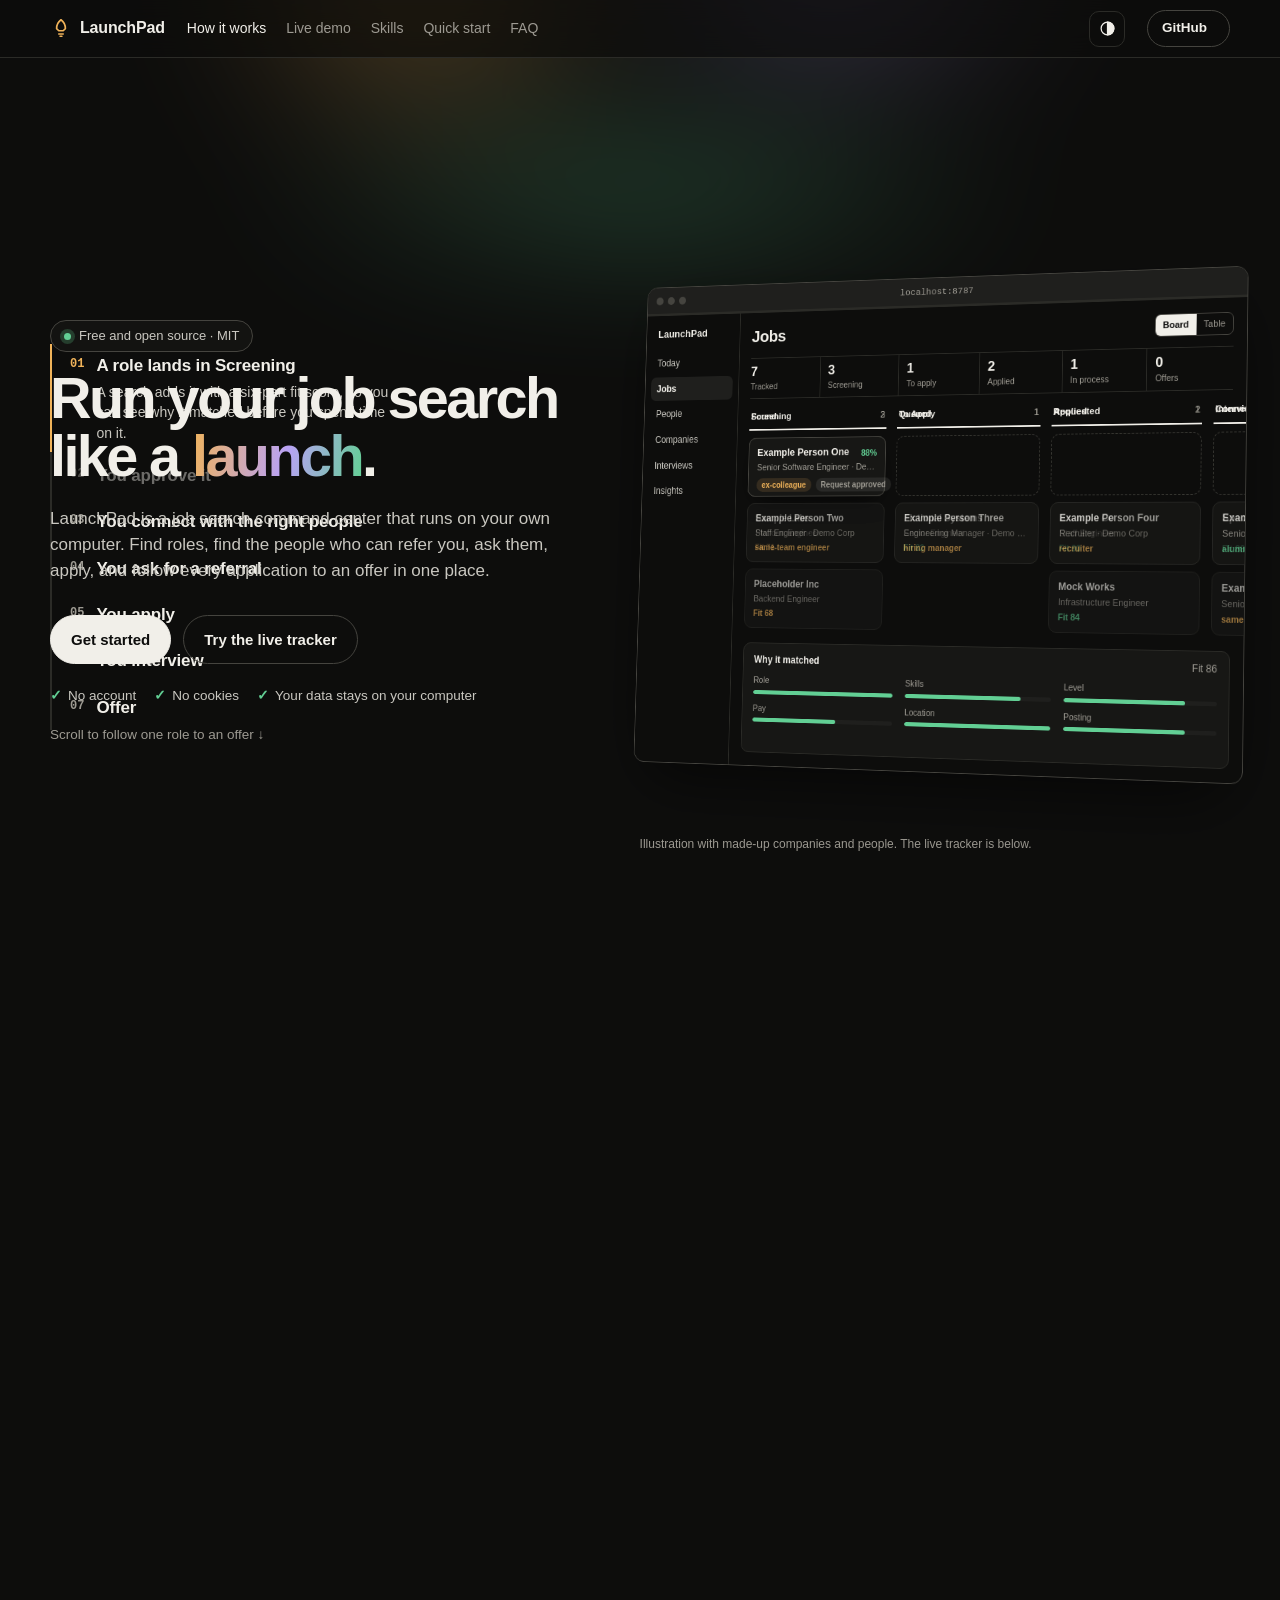
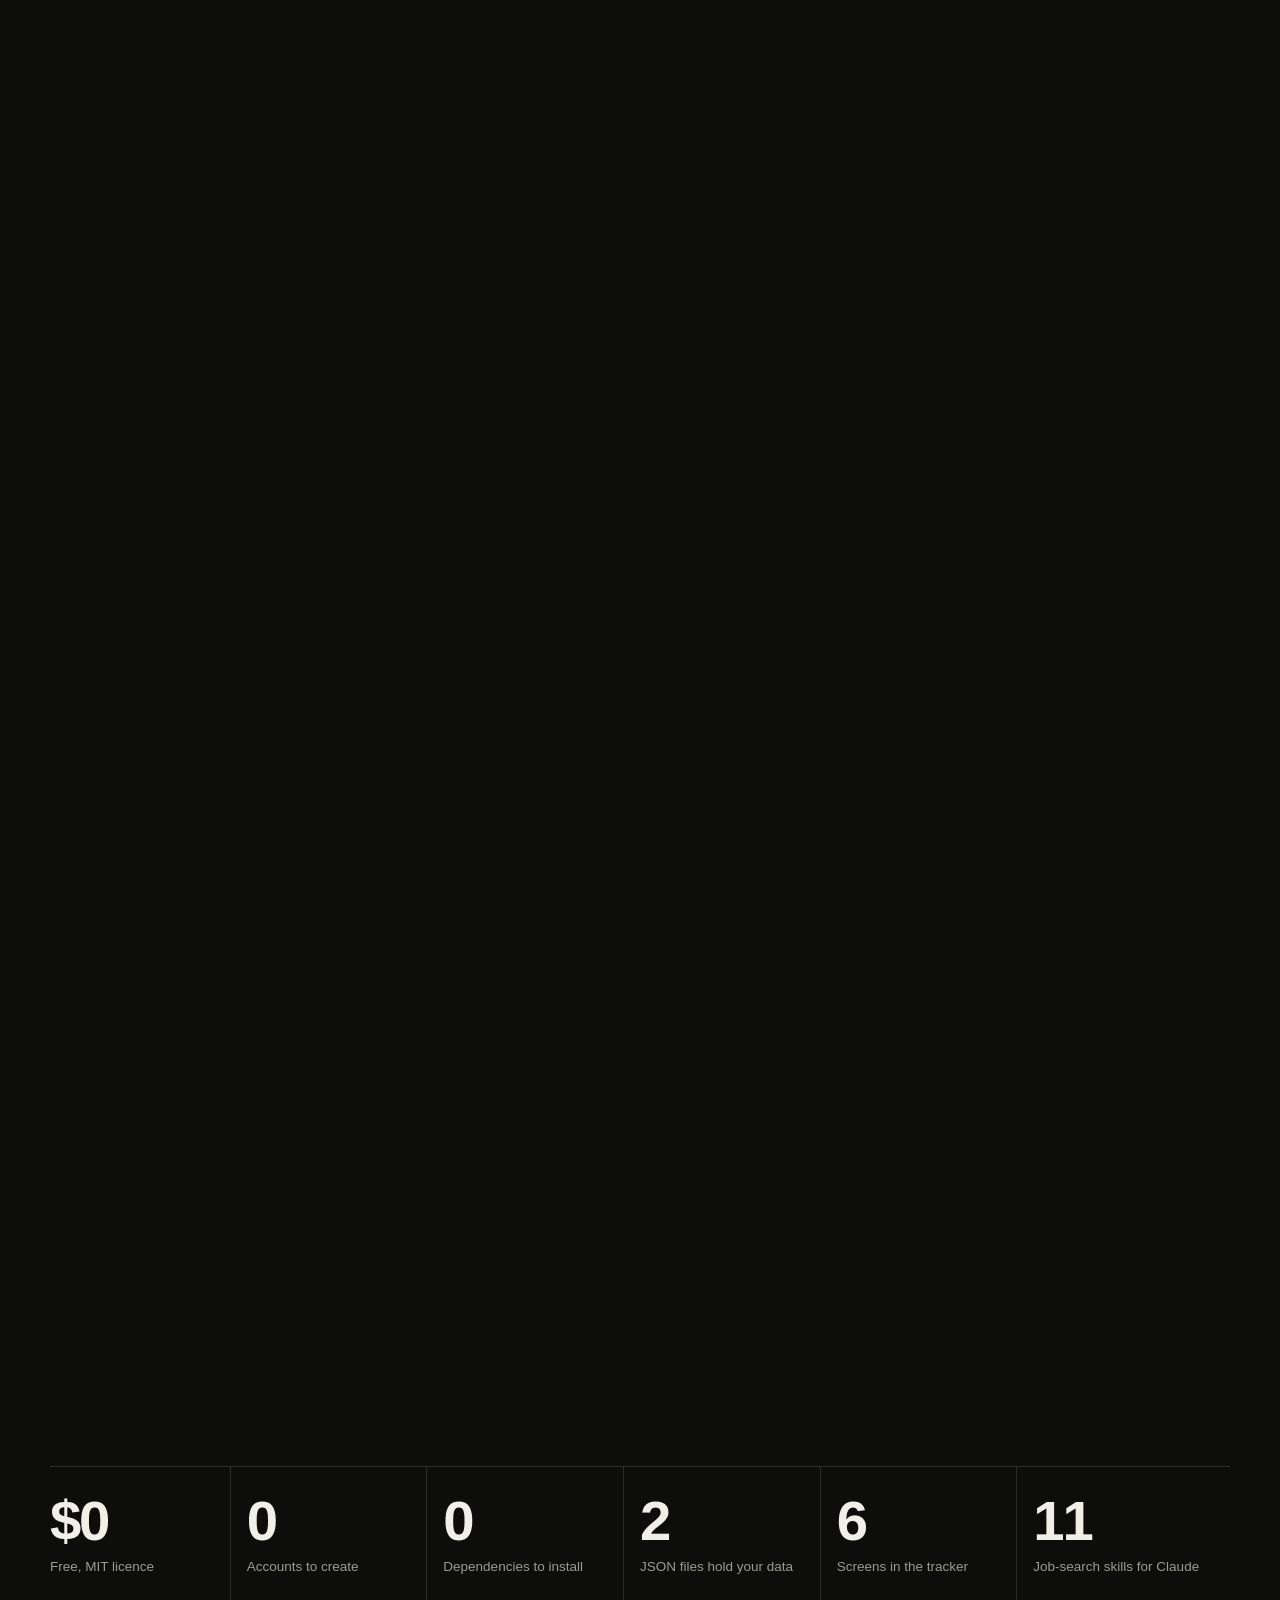
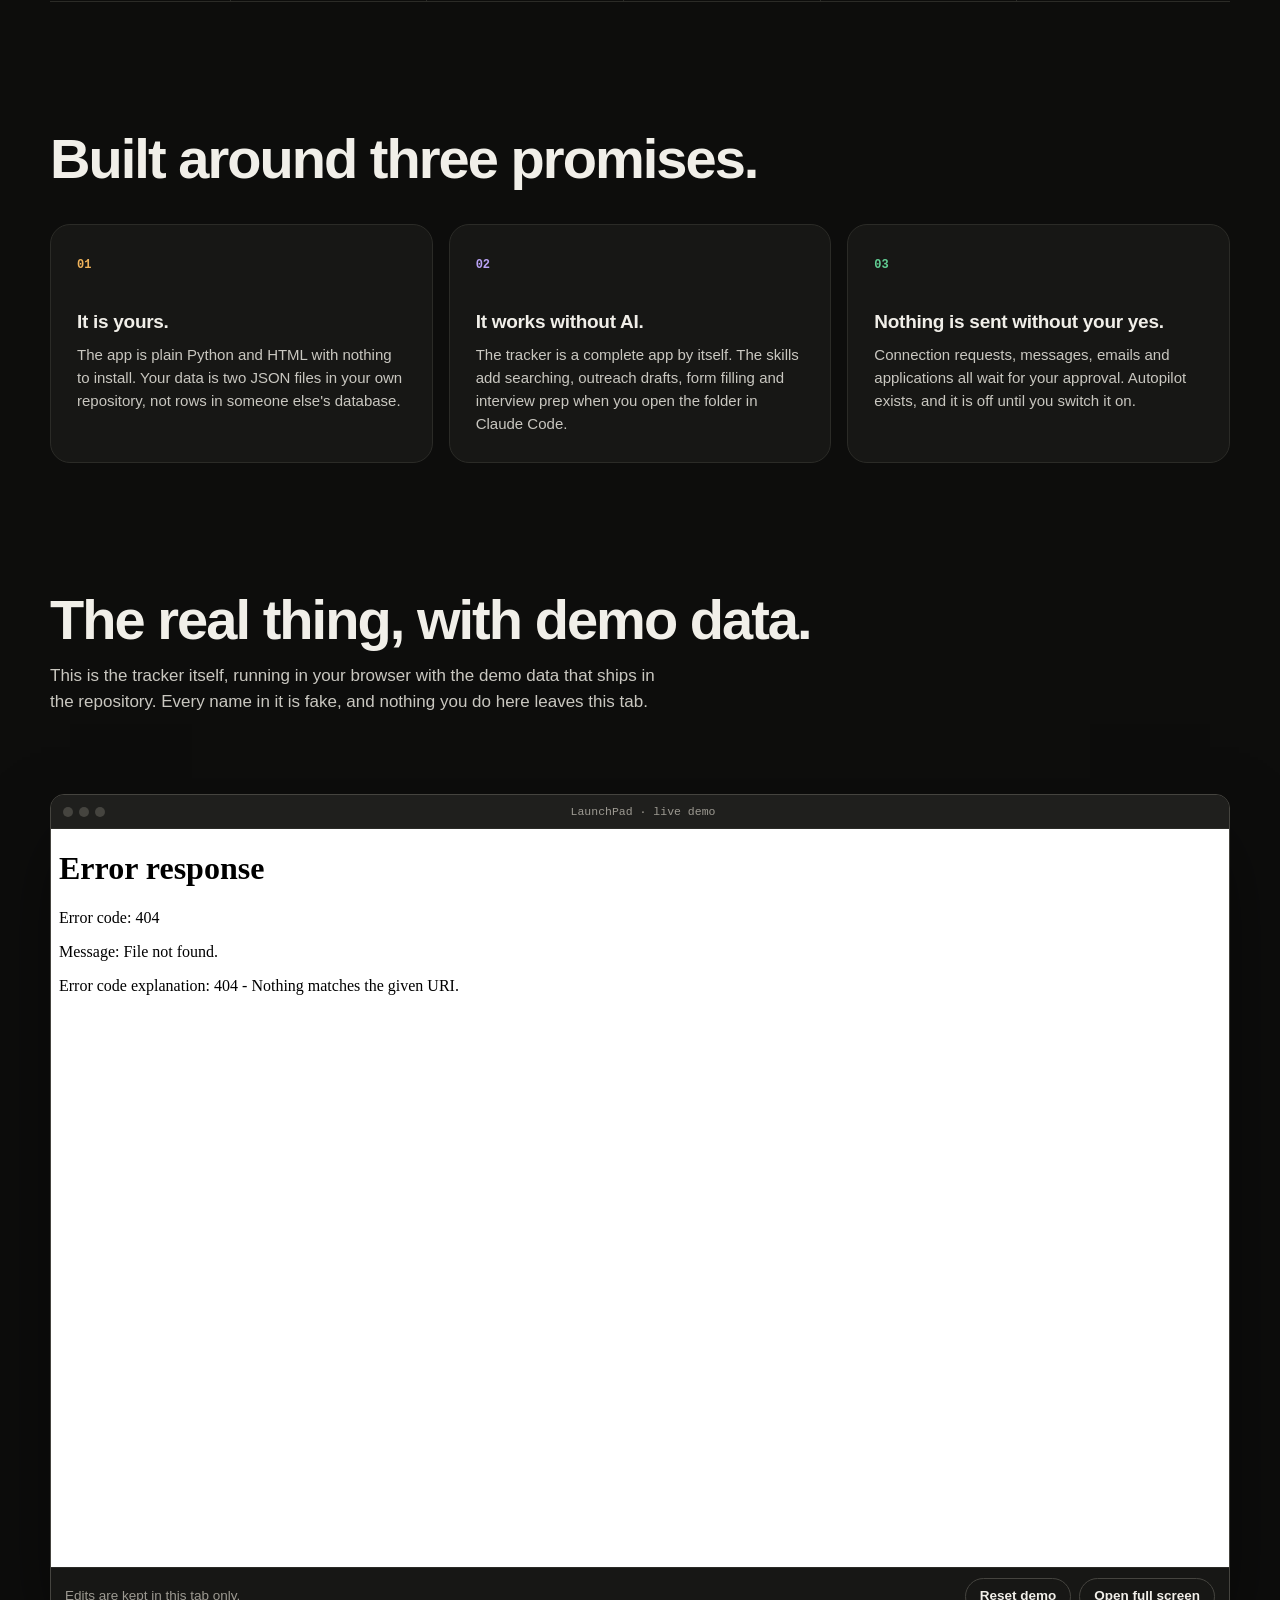
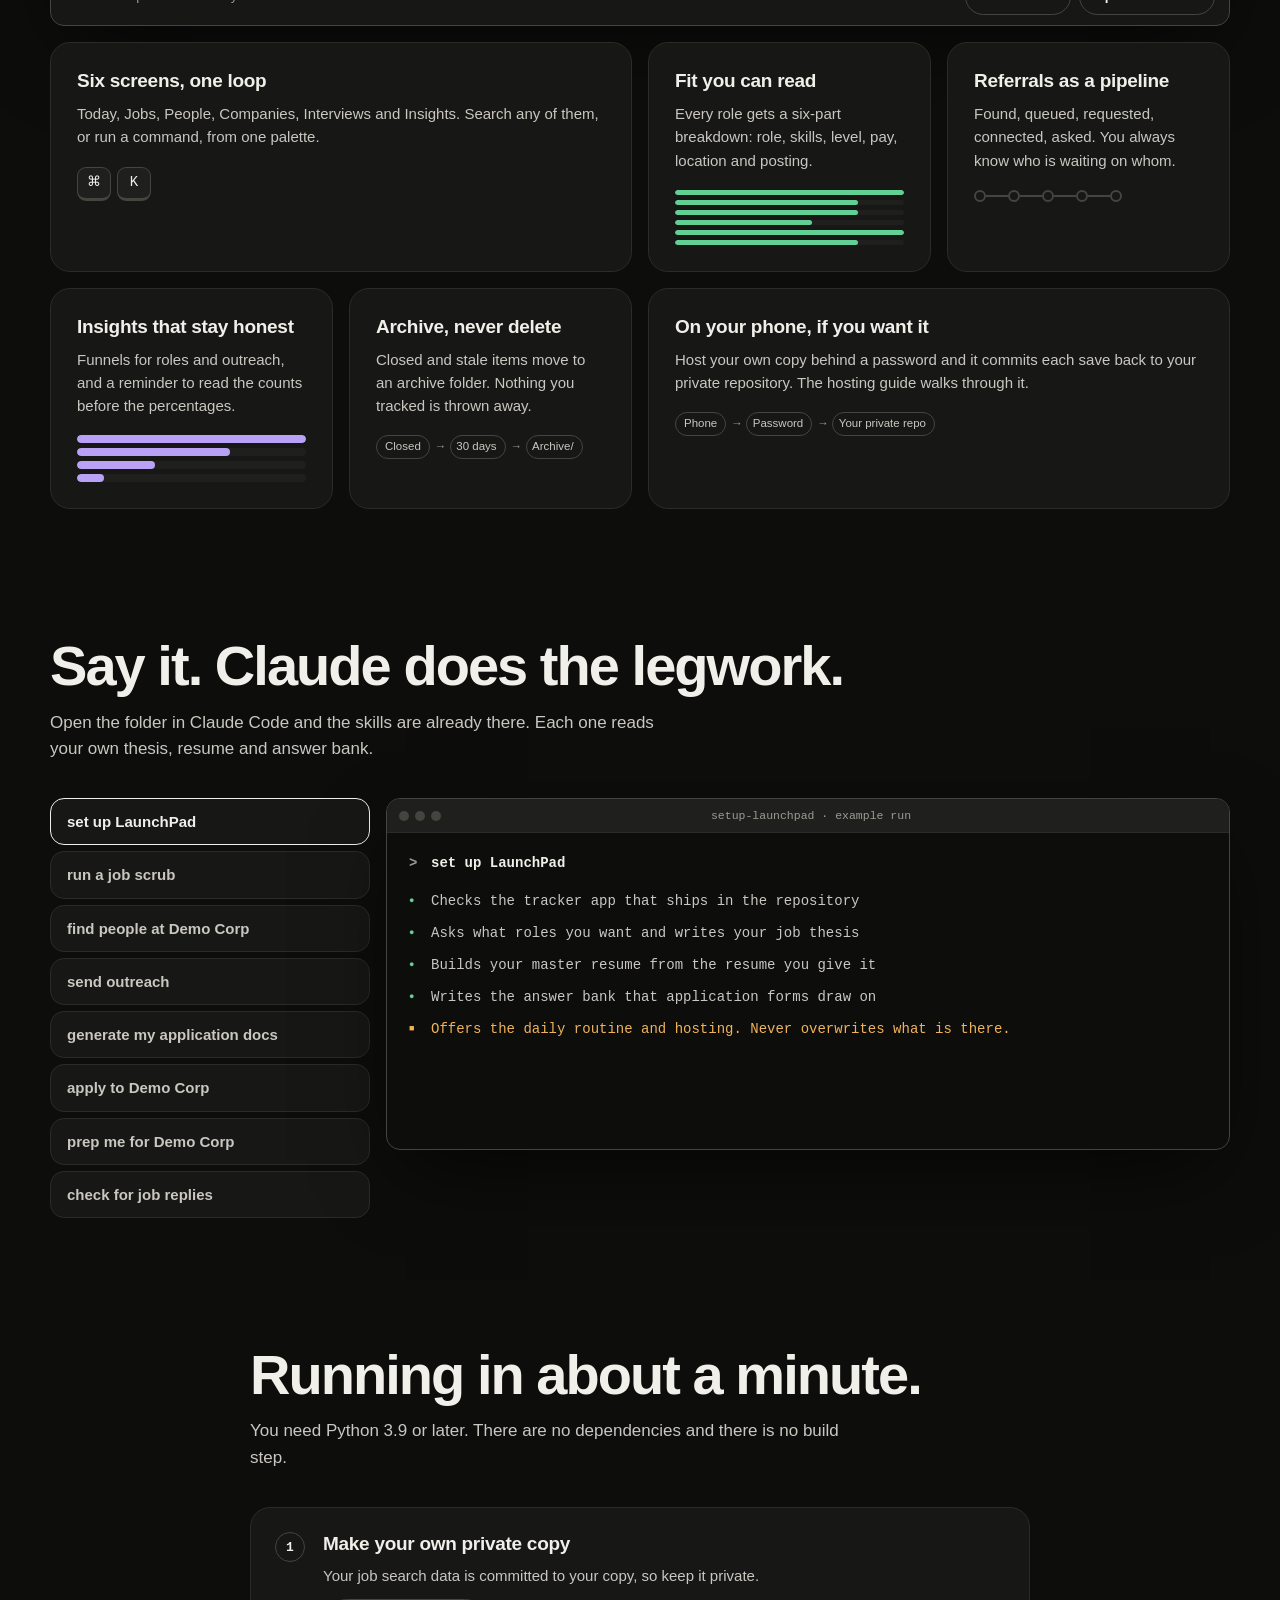
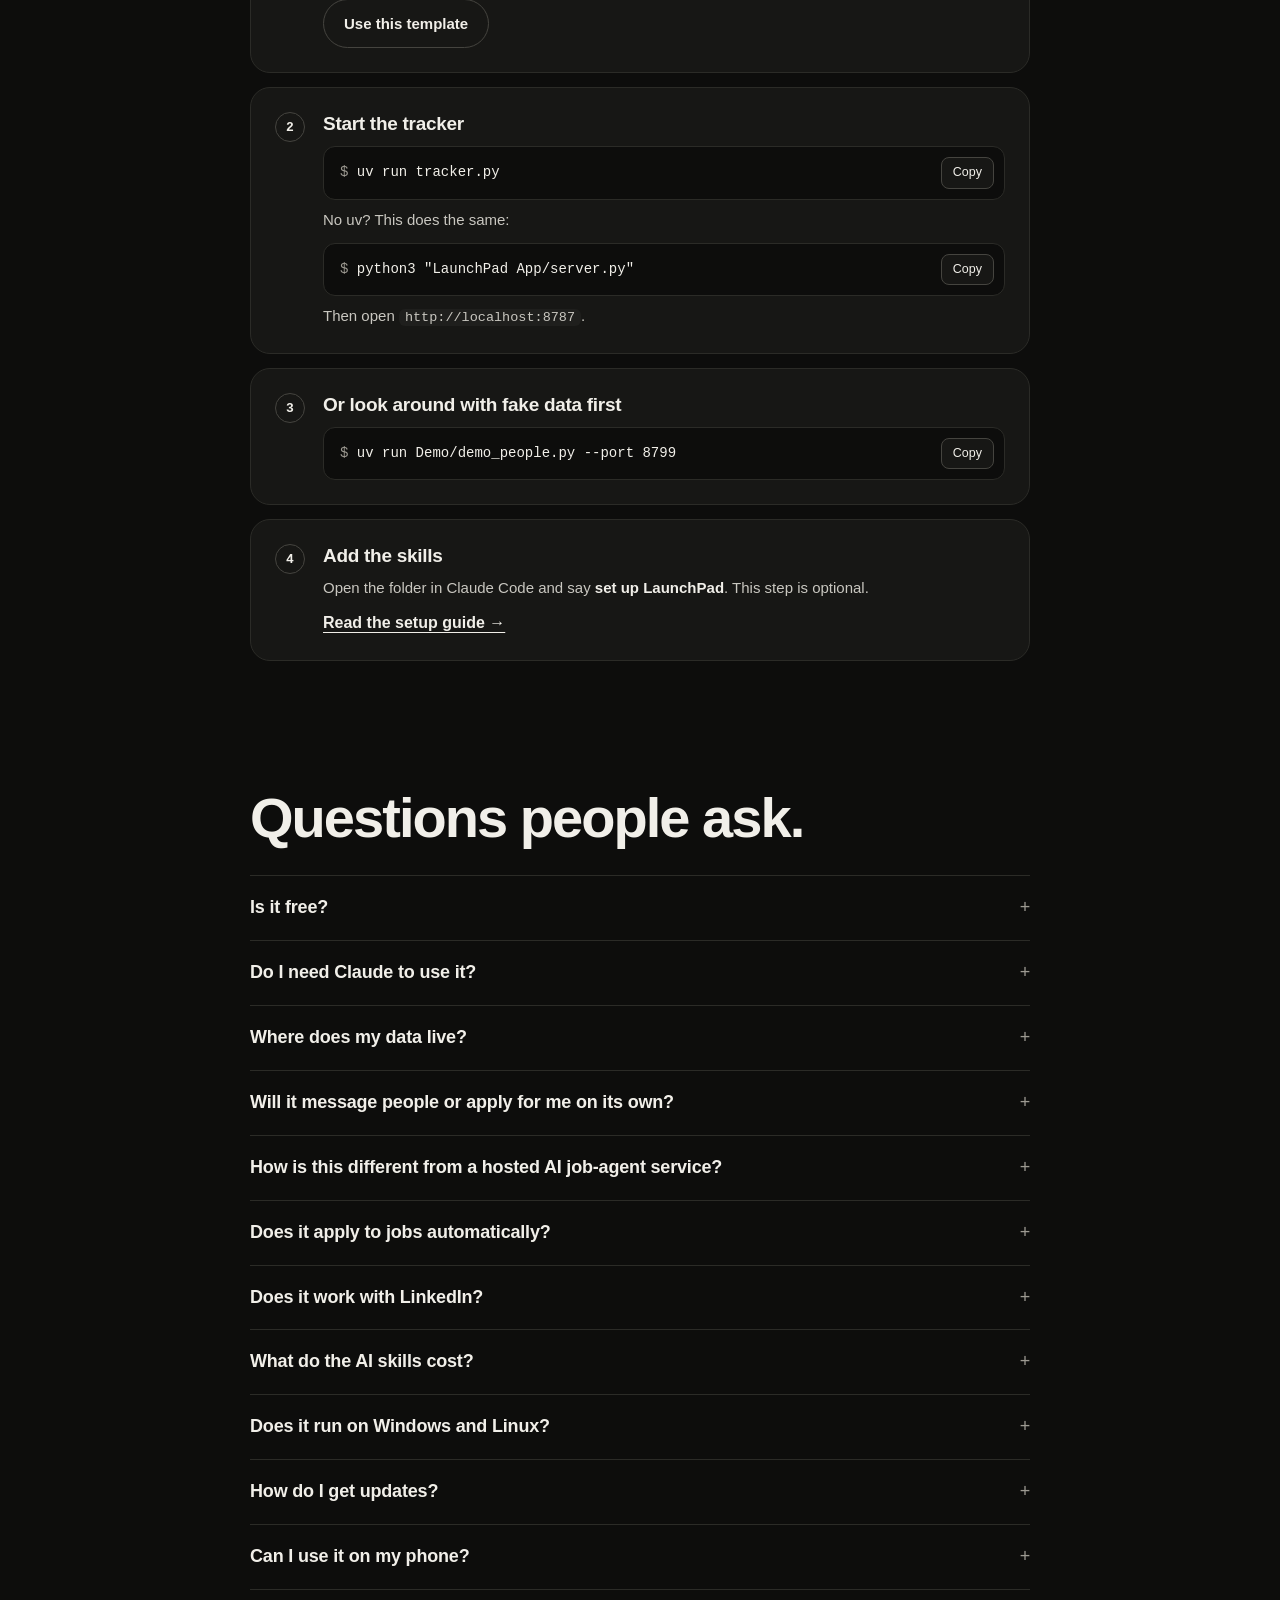
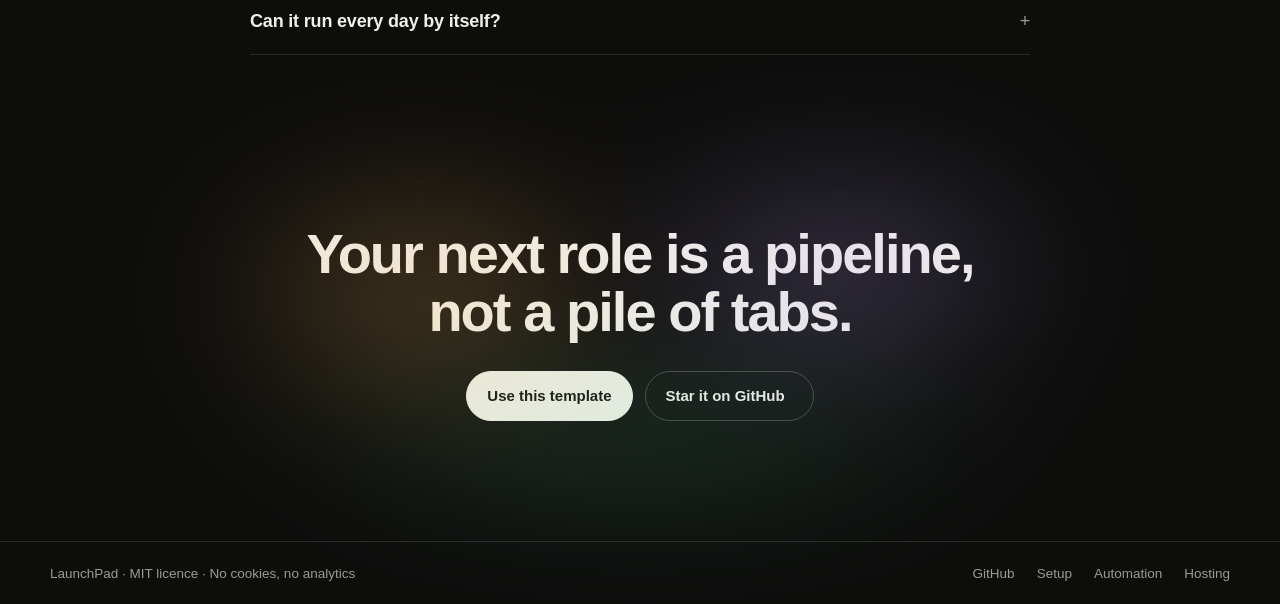
==== commit 93624306: "Site: drop the no-tracking sentence under the facts strip The hero's trust row and the footer alread" ====
--- a/Site/index.html
+++ b/Site/index.html
@@ -226,7 +226,6 @@
       <div class="rv"><dt><b data-count="6">6</b></dt><dd>Screens in the tracker</dd></div>
       <div class="rv"><dt><b data-count="11">11</b></dt><dd>Job-search skills for Claude</dd></div>
     </dl>
-    <p class="notrack rv">This site sets no cookies, runs no analytics and asks for no sign-up, so there is no consent banner to dismiss.</p>
   </div>
 </section>
 
--- a/Site/site.css
+++ b/Site/site.css
@@ -167,7 +167,6 @@
 .facts dl>div:last-child{border:0;margin:0}
 .facts dt{font-size:clamp(34px,4.4vw,58px);font-weight:760;letter-spacing:-.04em;line-height:1;font-variant-numeric:tabular-nums}
 .facts dd{margin:9px 0 0;color:var(--muted);font-size:13.5px;line-height:1.35}
-.notrack{margin-top:16px;color:var(--muted);font-size:14px}
 
 /* ---------- content bands ---------- */
 .band{padding:clamp(64px,10vw,128px) 16px 0}
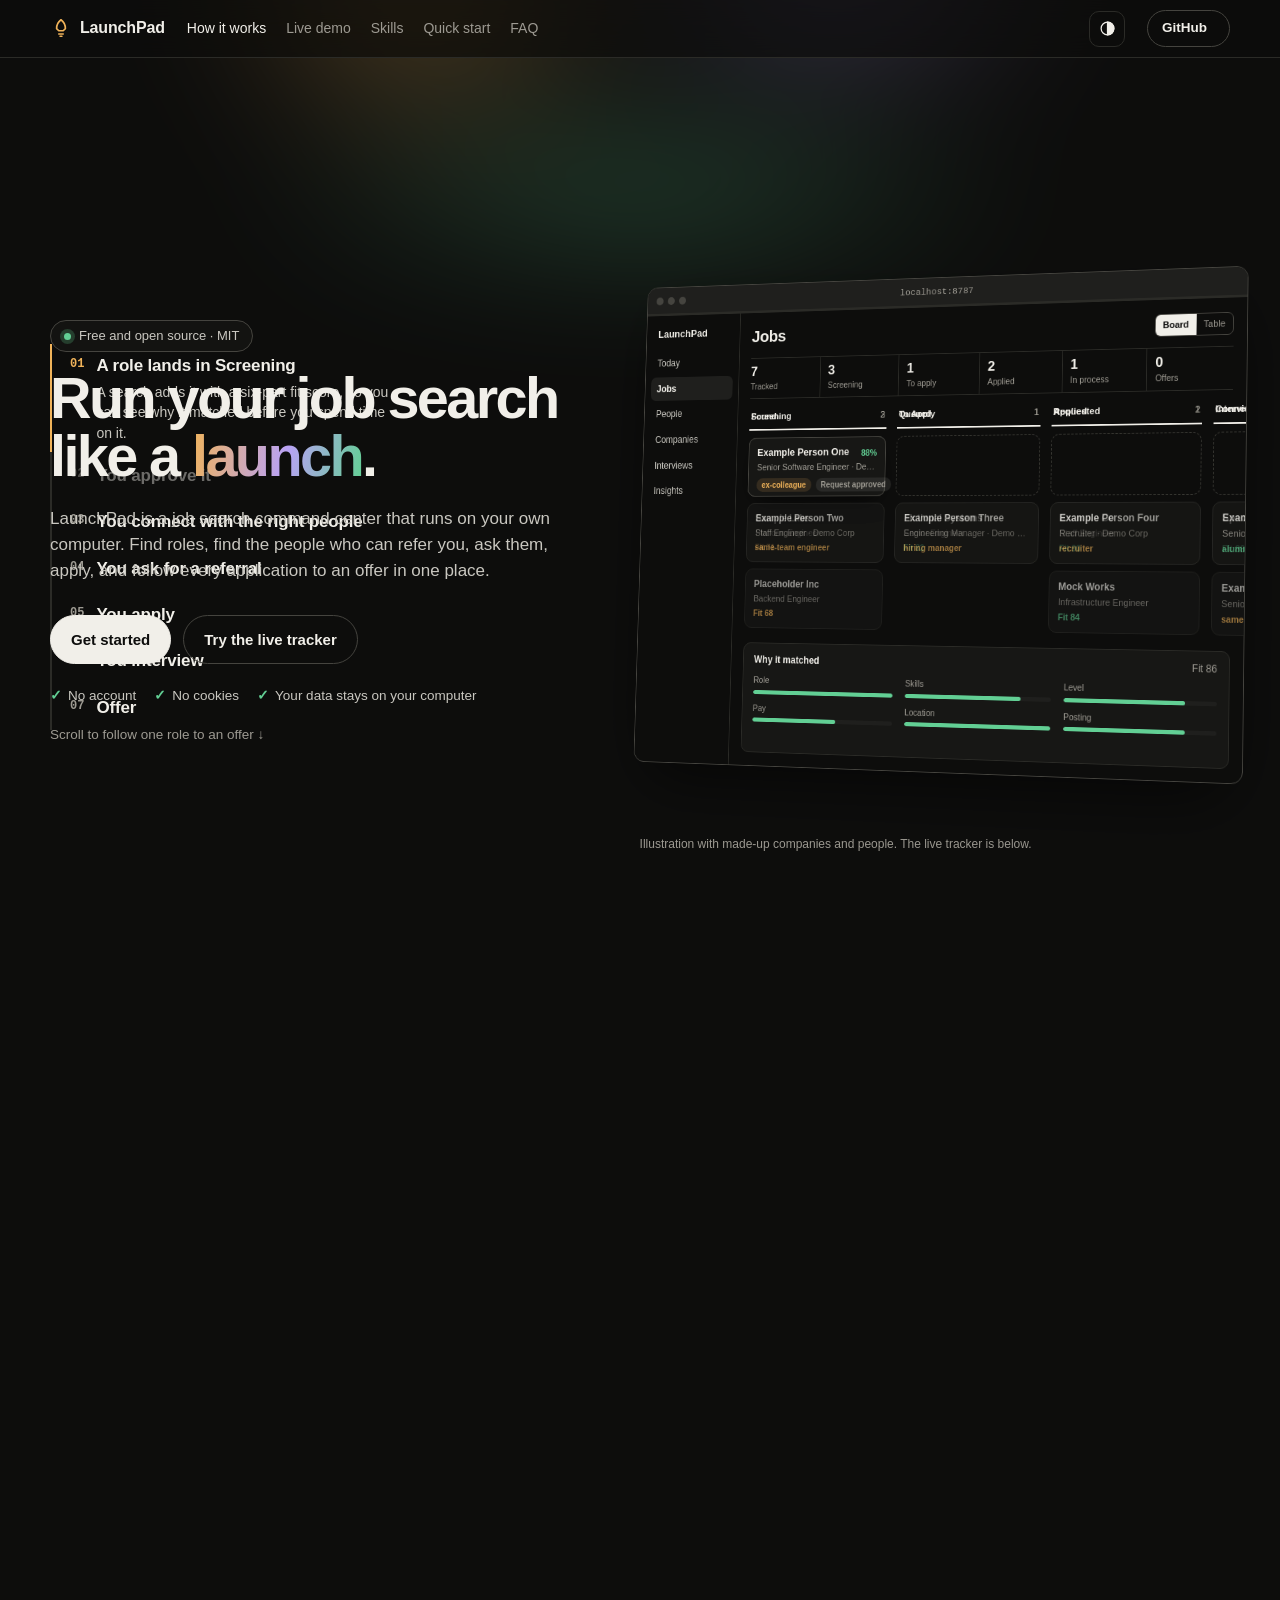
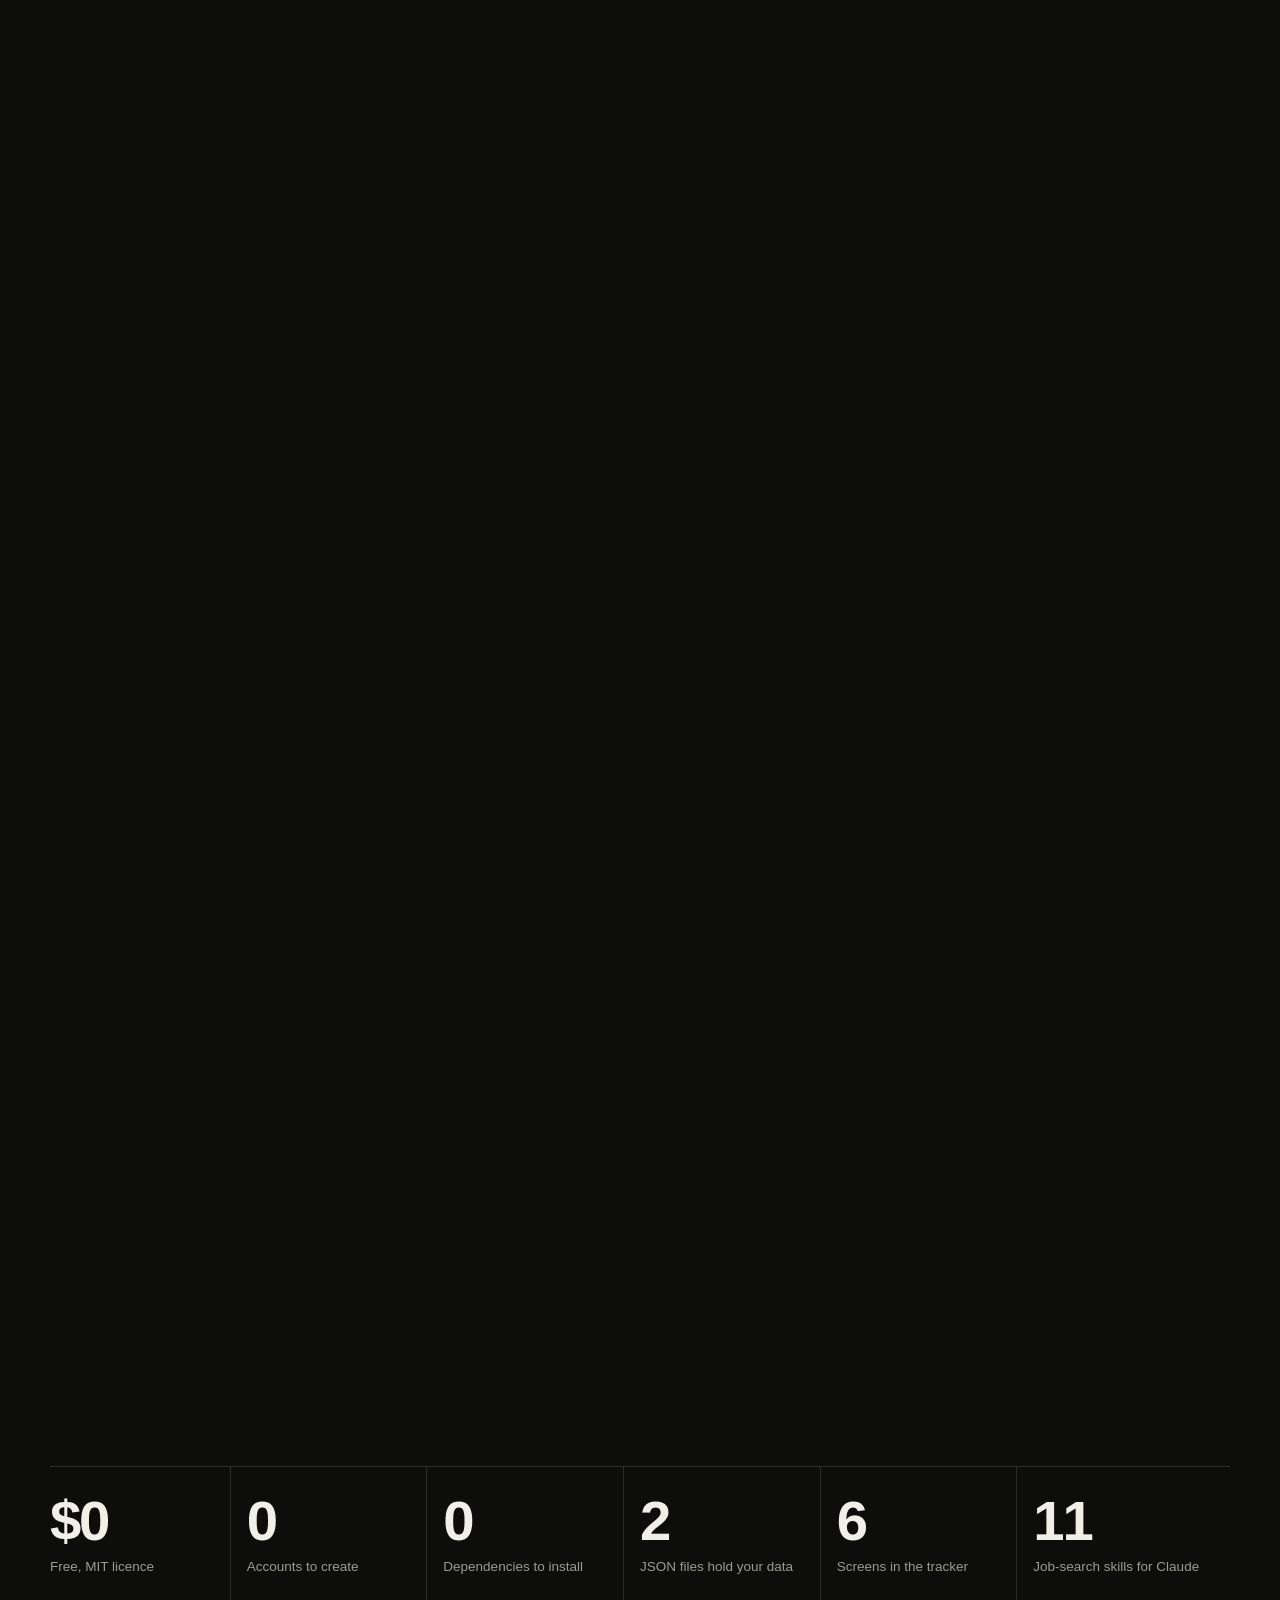
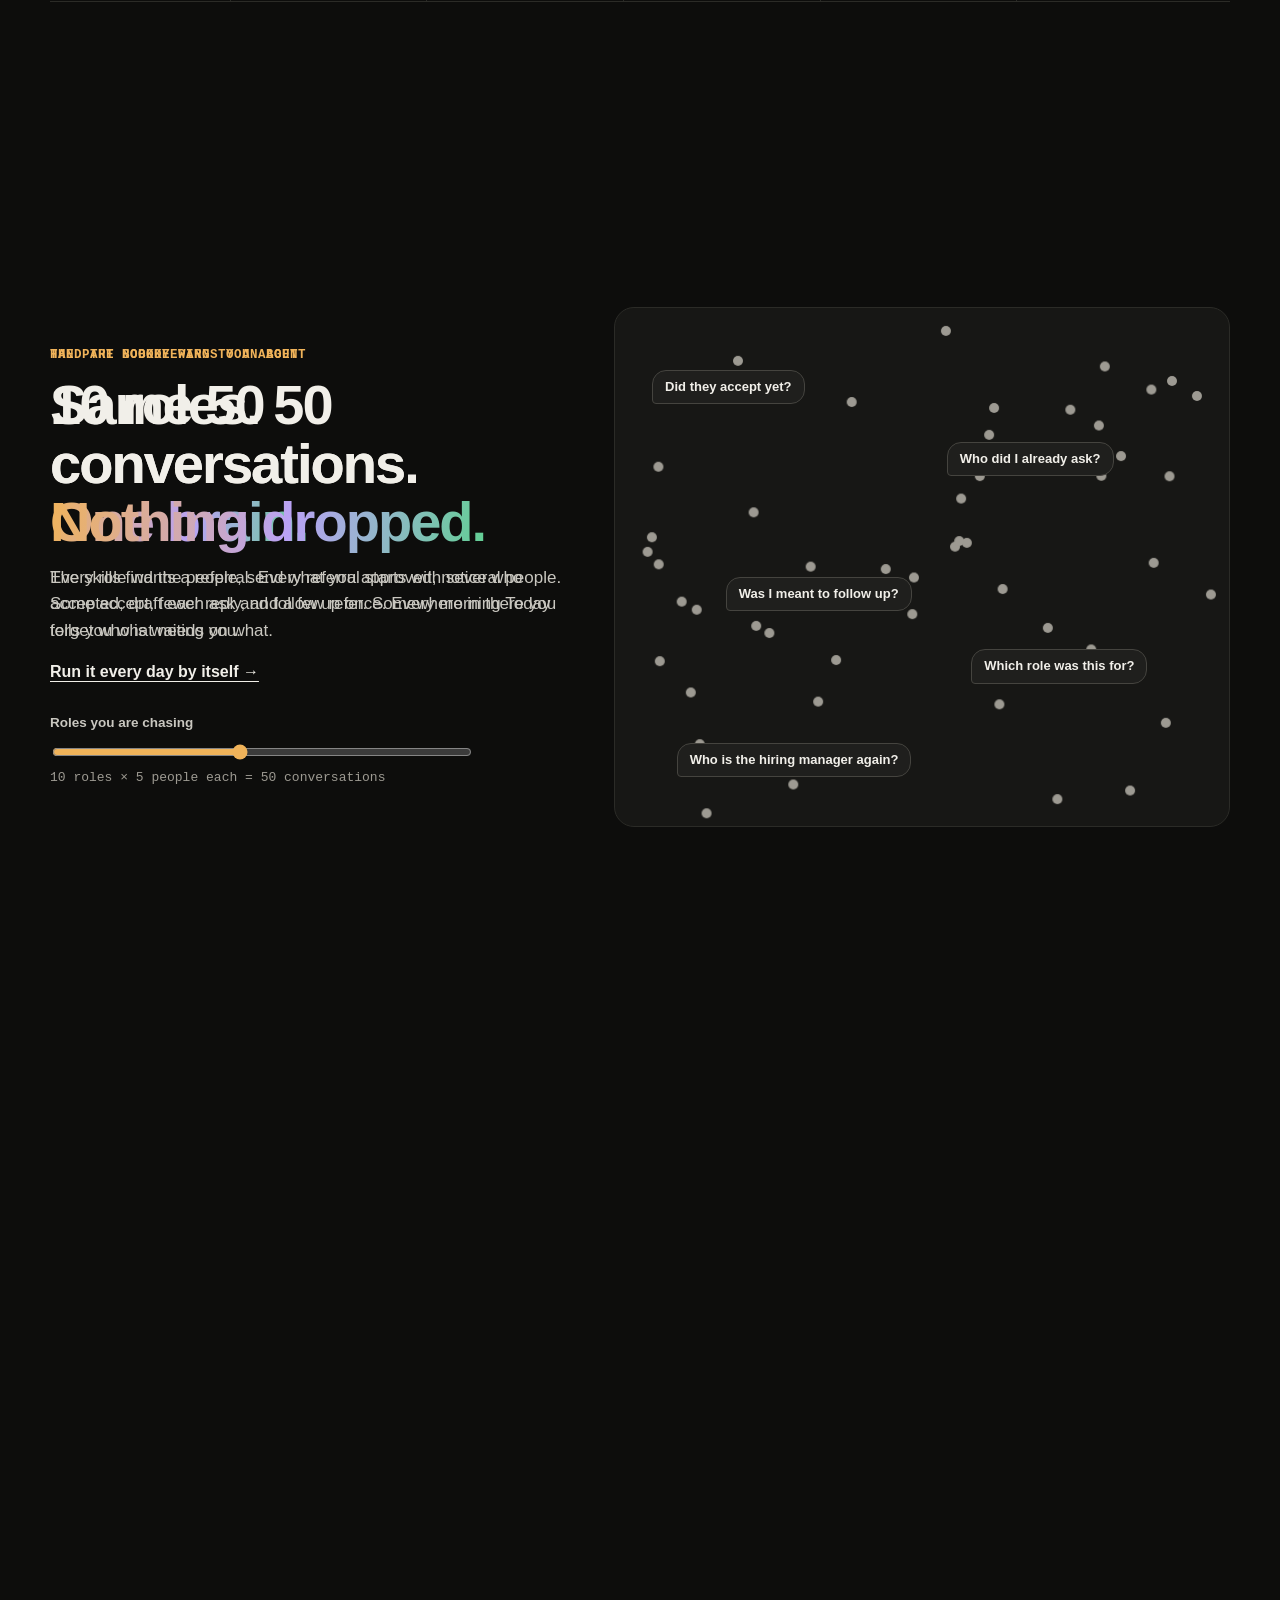
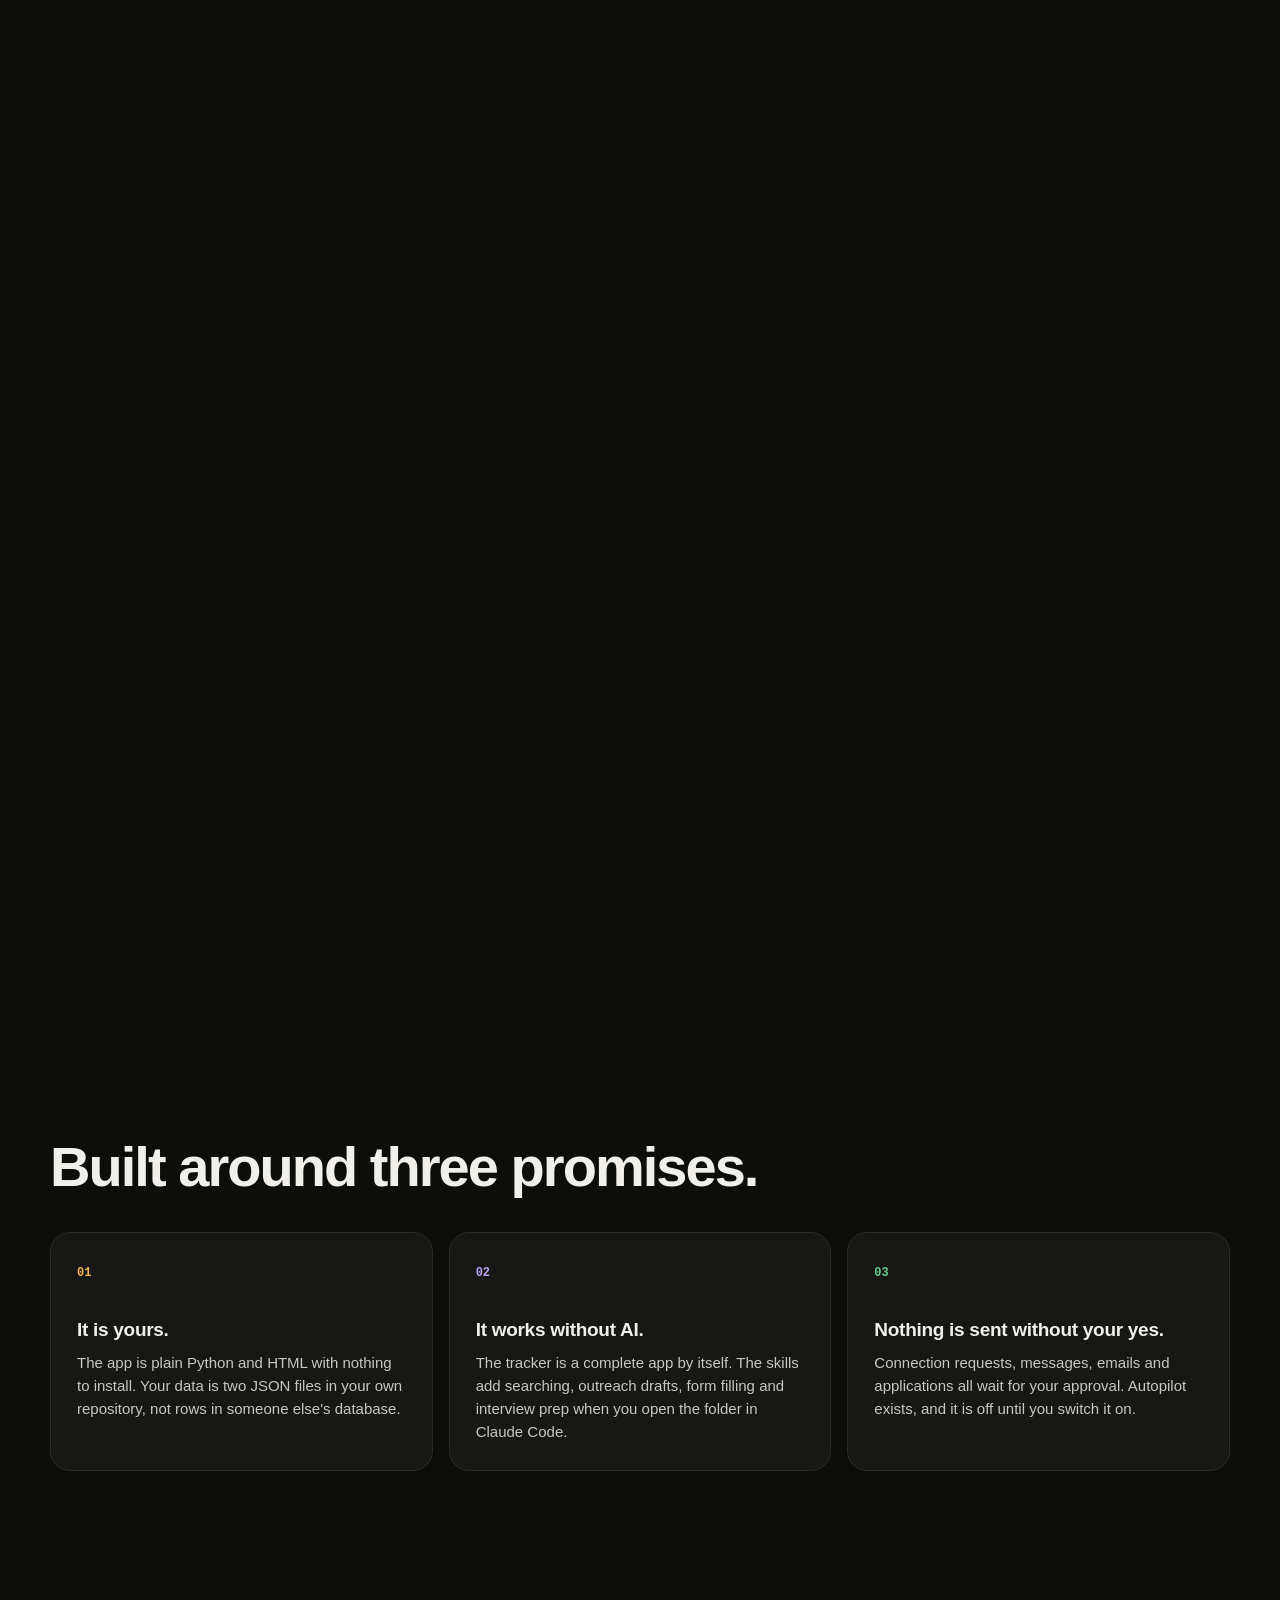
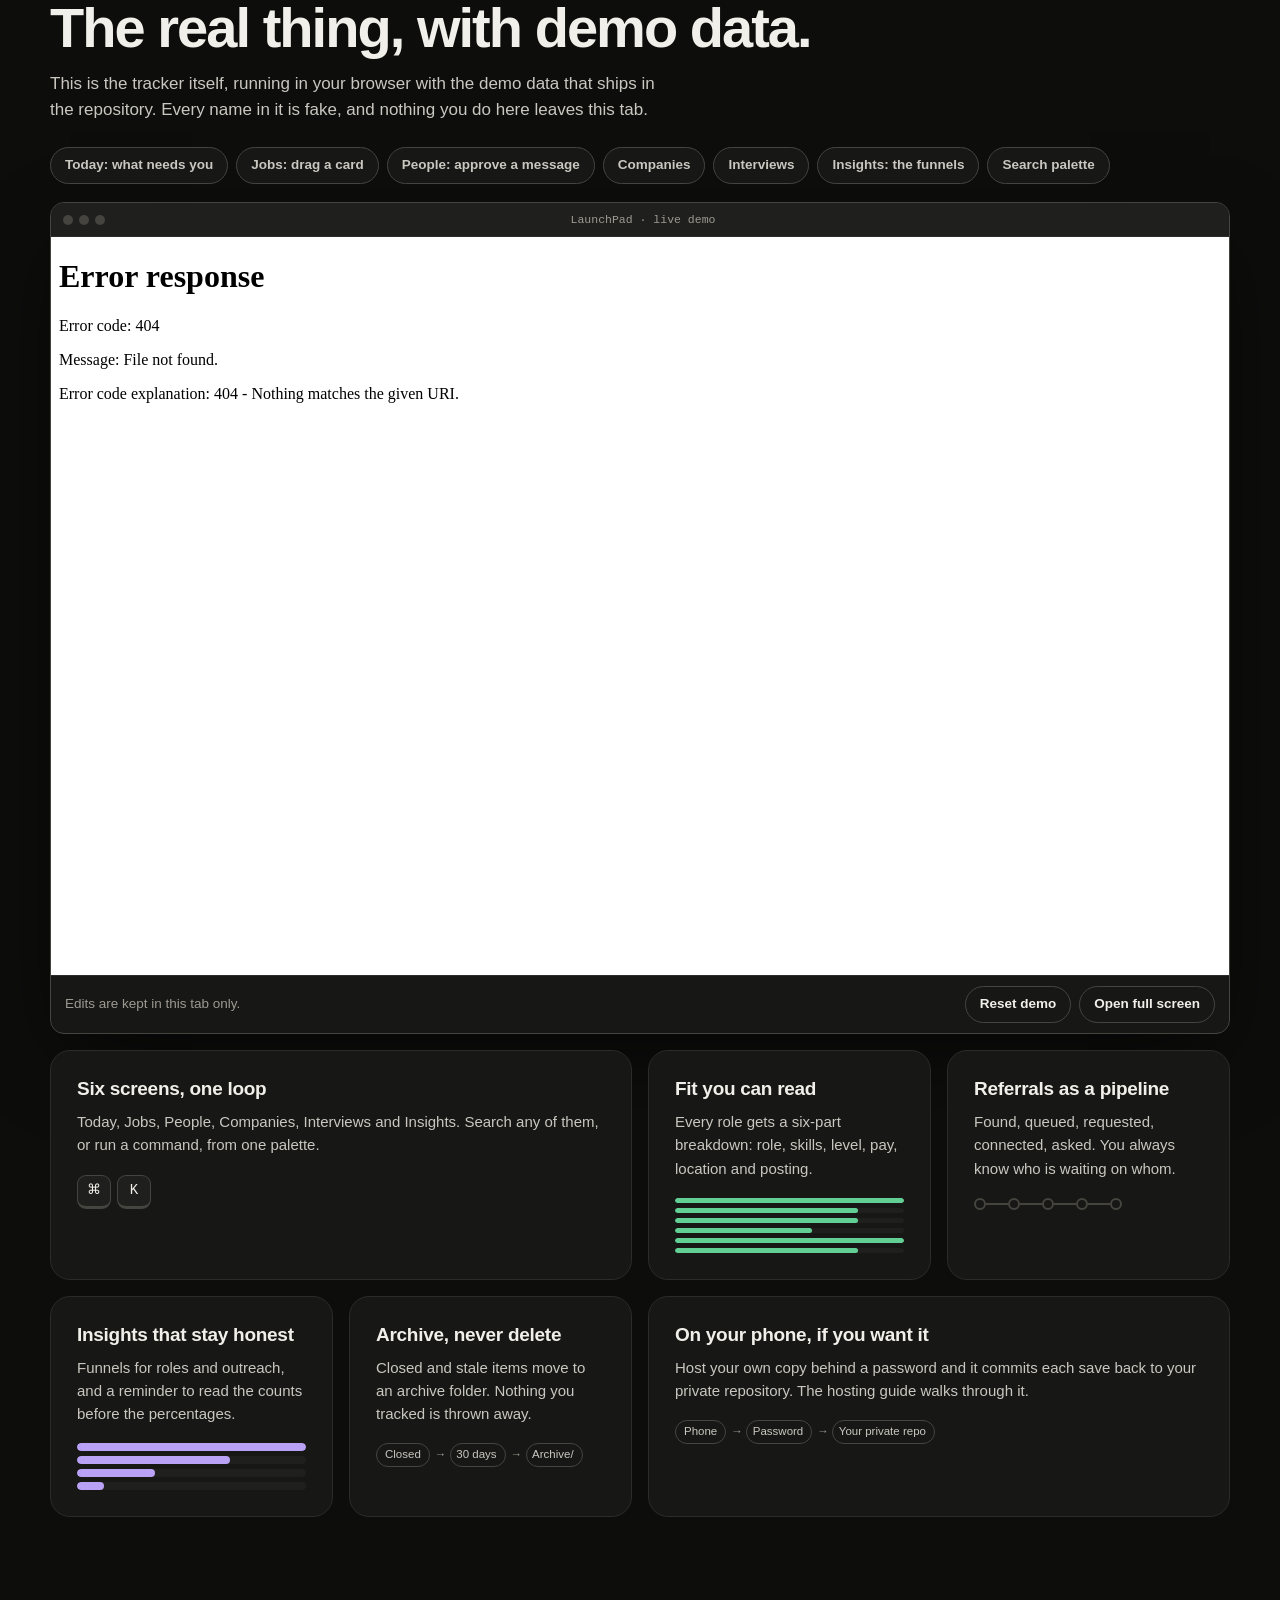
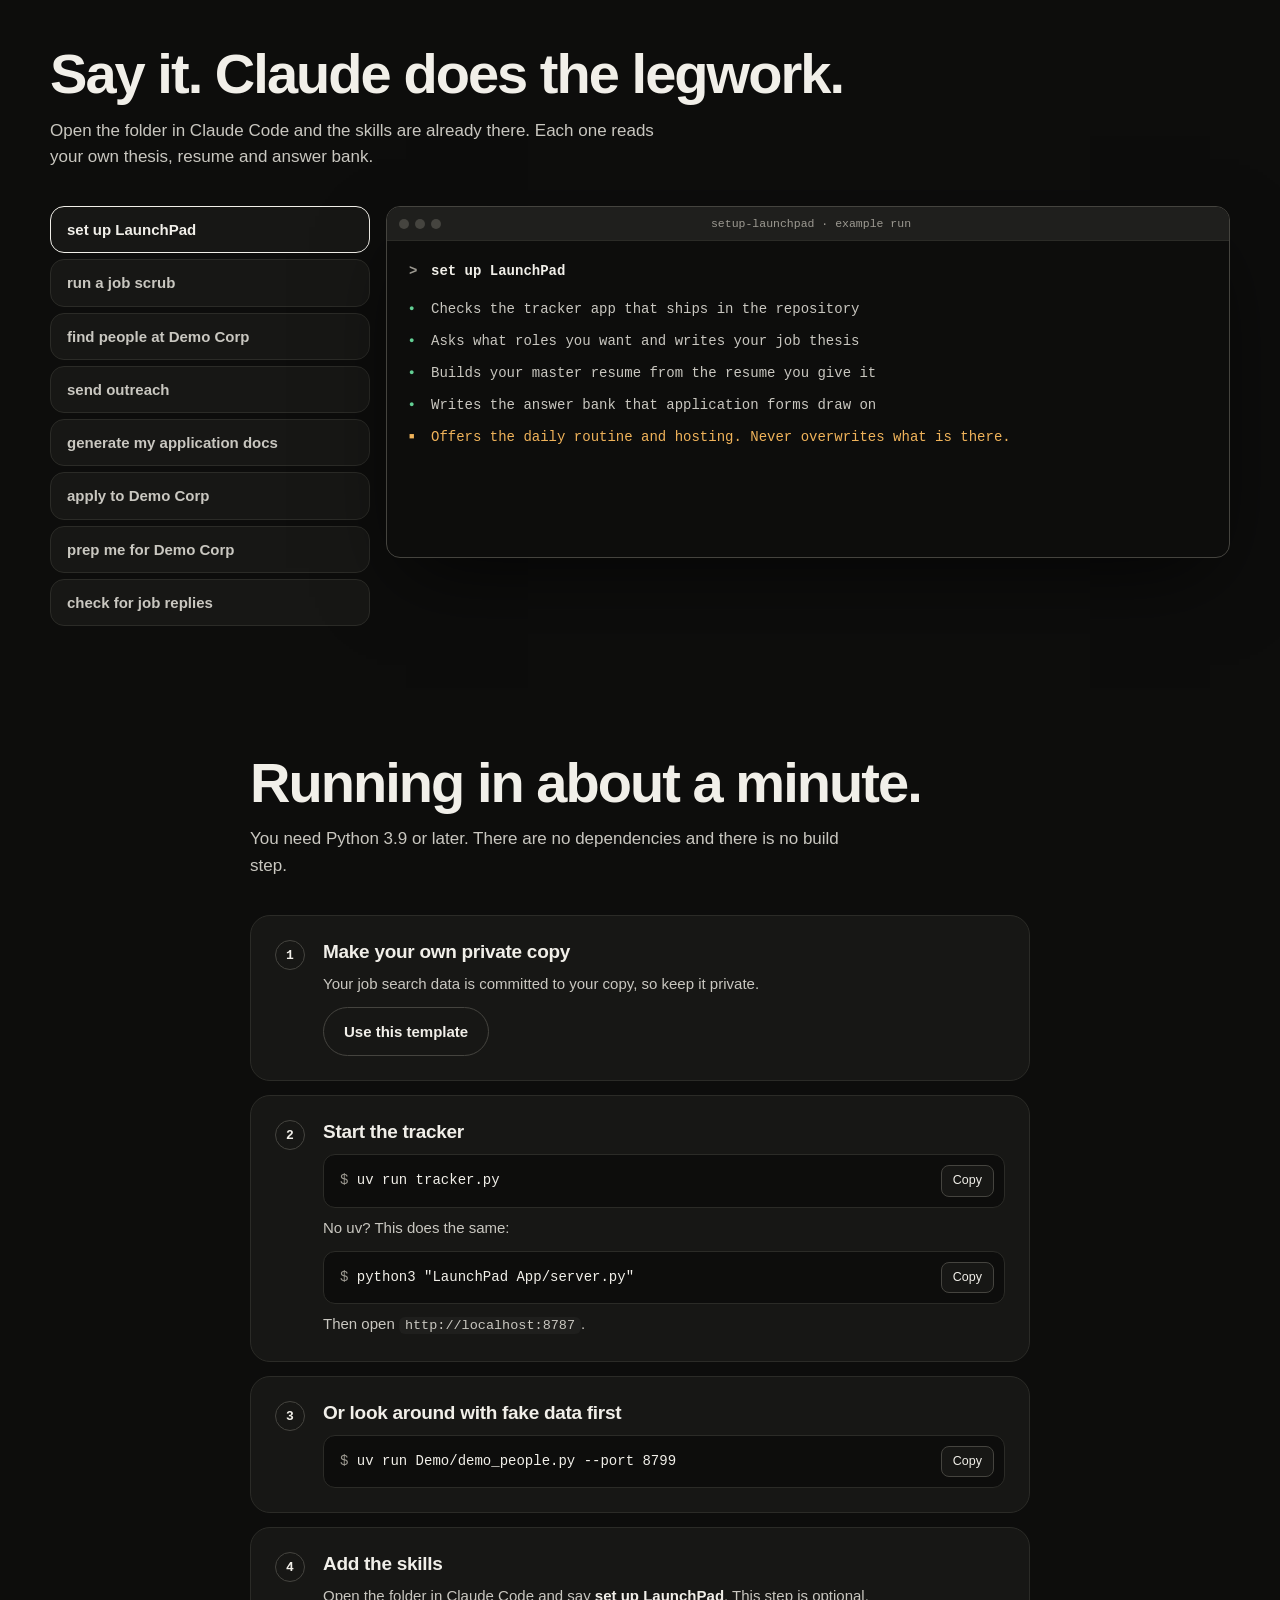
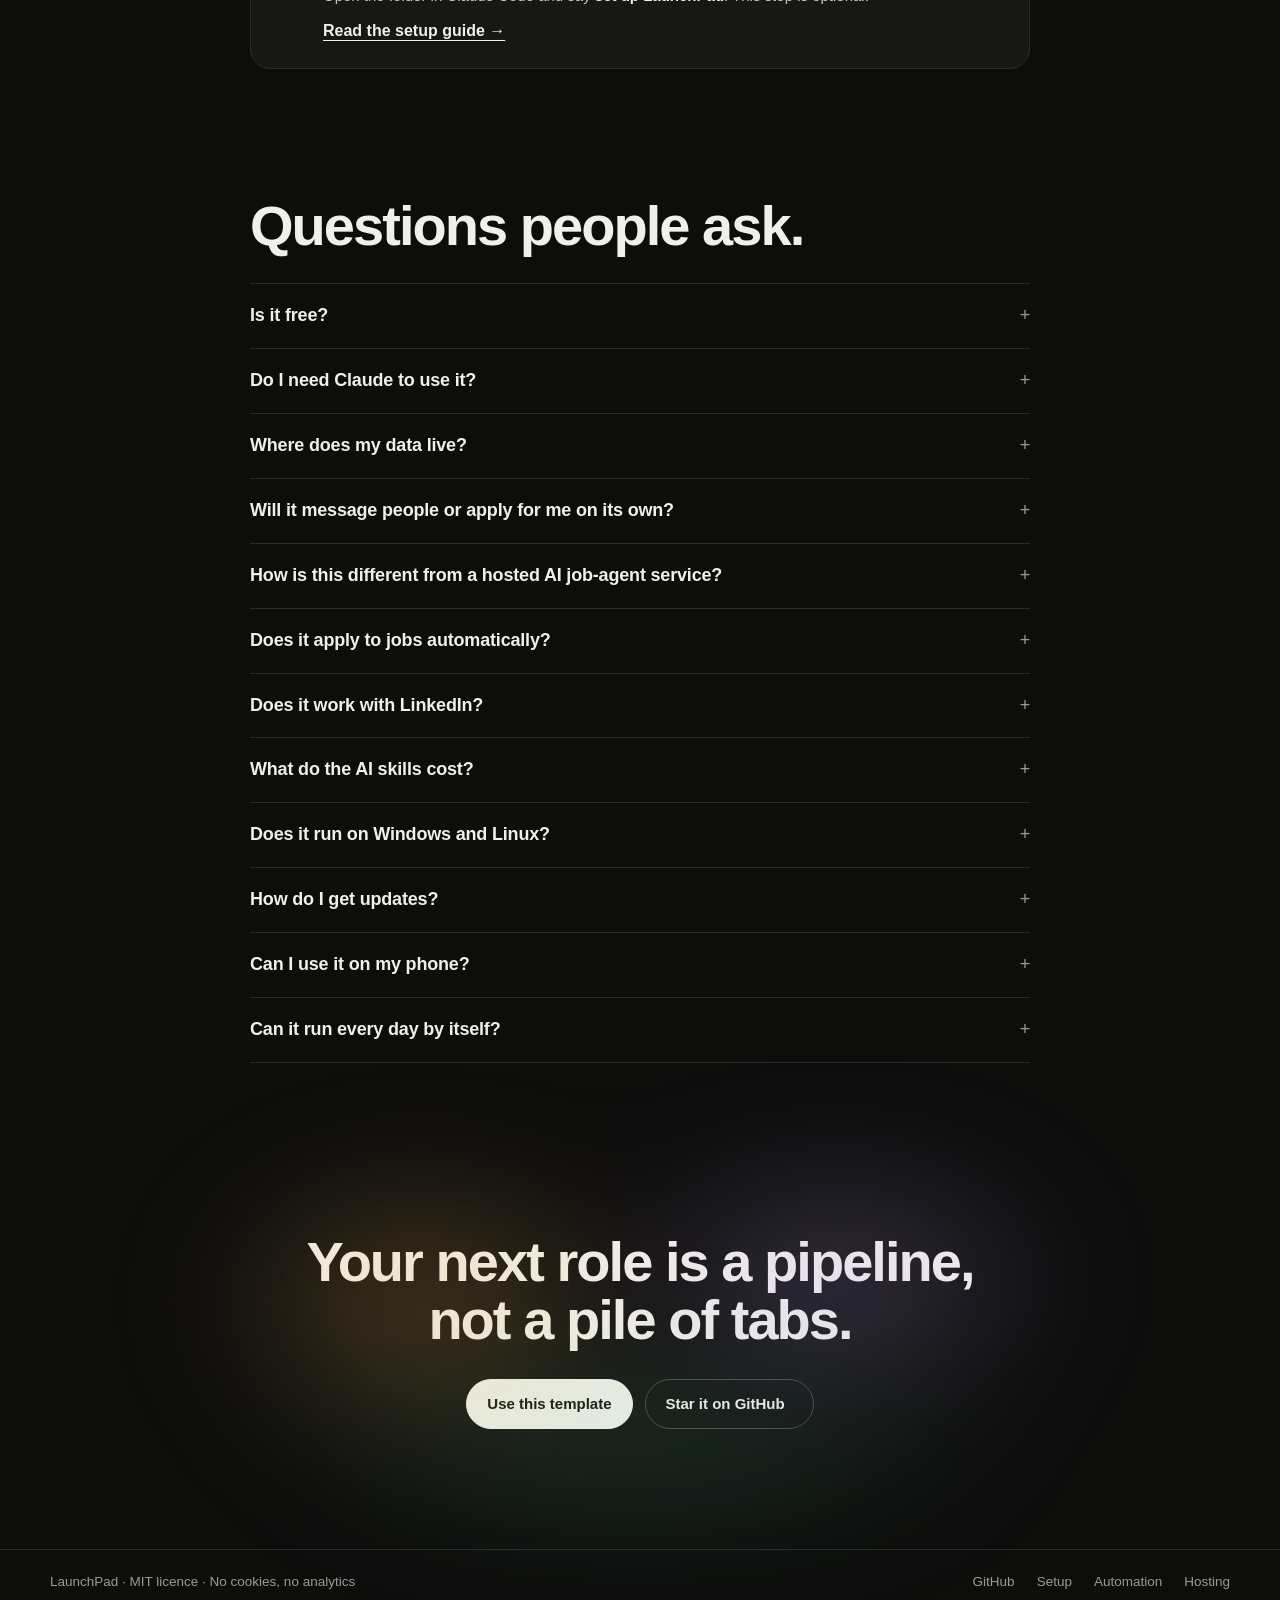
==== commit 7485b3d3: "Site: add the referral maths section Roles x people per role is a lot of conversations to hold in yo" ====
--- a/Site/index.html
+++ b/Site/index.html
@@ -229,6 +229,38 @@
   </div>
 </section>
 
+<!-- The referral maths: scattered conversations sort themselves into a pipeline as you scroll (site.js). -->
+<section class="chaos" id="why" aria-label="Why a job search gets out of hand">
+  <div class="cstage" data-phase="mess">
+    <div class="ctext">
+      <div class="cphase mess">
+        <p class="kicker">The part nobody warns you about</p>
+        <h2><span id="croles">10</span> roles. <span id="cconv">50</span> conversations. <em>One brain.</em></h2>
+        <p class="sub">Every role wants a referral. Every referral starts with several people. Some accept, fewer reply, and a few refer. Somewhere in there you forget who is waiting on what.</p>
+      </div>
+      <div class="cphase order">
+        <p class="kicker">Hand the bookkeeping to an agent</p>
+        <h2>Same <span data-conv>50</span> conversations. <em>Nothing dropped.</em></h2>
+        <p class="sub">The skills find the people, send what you approved, notice who accepted, draft each ask and follow up once. Every morning Today tells you what needs you.</p>
+        <a class="textlink" href="https://github.com/rohinagrawal/LaunchPad/blob/main/Docs/Automation.md">Run it every day by itself →</a>
+      </div>
+      <label class="cslide">Roles you are chasing
+        <input type="range" id="crange" min="2" max="20" value="10" aria-describedby="cmath">
+        <output id="cmath">10 roles × 5 people each = 50 conversations</output>
+      </label>
+    </div>
+    <div class="arena" id="arena" aria-hidden="true">
+      <div class="acols"><span>Requested <b data-n="0"></b></span><span>Connected <b data-n="1"></b></span><span>Asked <b data-n="2"></b></span><span>Referred <b data-n="3"></b></span></div>
+      <i class="worry" style="left:6%;top:12%">Did they accept yet?</i>
+      <i class="worry" style="left:54%;top:26%">Who did I already ask?</i>
+      <i class="worry" style="left:18%;top:52%">Was I meant to follow up?</i>
+      <i class="worry" style="left:58%;top:66%">Which role was this for?</i>
+      <i class="worry" style="left:10%;top:84%">Who is the hiring manager again?</i>
+      <p class="anote">Illustrative split. Insights shows your real numbers.</p>
+    </div>
+  </div>
+</section>
+
 <section class="band" id="promises">
   <div class="wrap">
     <h2 class="rv">Built around three promises.</h2>
--- a/Site/site.css
+++ b/Site/site.css
@@ -168,6 +168,32 @@
 .facts dt{font-size:clamp(34px,4.4vw,58px);font-weight:760;letter-spacing:-.04em;line-height:1;font-variant-numeric:tabular-nums}
 .facts dd{margin:9px 0 0;color:var(--muted);font-size:13.5px;line-height:1.35}
 
+/* ---------- referral maths: mess to pipeline ---------- */
+.chaos{position:relative;height:280vh;margin-top:clamp(40px,7vw,88px)}
+.cstage{position:sticky;top:0;height:100vh;height:100svh;padding:calc(var(--nav) + 20px) max(16px,calc((100vw - 1180px)/2)) 24px;display:grid;grid-template-columns:minmax(0,5fr) minmax(0,6fr);gap:clamp(24px,4vw,56px);align-items:center;overflow:hidden}
+.ctext{display:grid}
+.cphase{grid-area:1/1;transition:opacity .45s ease,transform .45s ease}
+.cstage[data-phase="mess"] .cphase.order,.cstage[data-phase="order"] .cphase.mess{opacity:0;transform:translateY(14px);pointer-events:none}
+.kicker{font:600 12.5px ui-monospace,SFMono-Regular,Menlo,monospace;letter-spacing:.04em;text-transform:uppercase;color:var(--amber);margin-bottom:14px}
+.cstage[data-phase="order"] .kicker{color:var(--green)}
+.chaos h2 em{font-style:normal;background:linear-gradient(100deg,var(--amber),var(--violet) 55%,var(--green));-webkit-background-clip:text;background-clip:text;color:transparent}
+.chaos h2 span{font-variant-numeric:tabular-nums}
+.chaos .textlink{display:inline-block;margin-top:16px}
+.cslide{grid-area:2/1;display:grid;gap:8px;margin-top:28px;max-width:420px;font-size:13.5px;font-weight:600;color:var(--text2)}
+.cslide input{width:100%;accent-color:var(--amber)}
+.cslide output{font:500 13px ui-monospace,SFMono-Regular,Menlo,monospace;color:var(--muted)}
+.arena{position:relative;height:min(520px,62vh);border:1px solid var(--line);border-radius:20px;background:var(--surface);overflow:hidden}
+.acols{position:absolute;inset:0 0 auto;display:grid;grid-template-columns:repeat(4,minmax(0,1fr));opacity:var(--o,0)}
+.acols span{padding:14px 12px 10px;border-bottom:2px solid var(--text);margin:0 6px;font-size:12.5px;font-weight:650;display:flex;justify-content:space-between;gap:6px;white-space:nowrap;overflow:hidden}
+.acols b{color:var(--muted);font-weight:500;font-variant-numeric:tabular-nums}
+.cd{position:absolute;left:0;top:0;width:10px;height:10px;border-radius:50%;background:var(--muted);will-change:transform;transition:background-color .5s ease,opacity .3s ease}
+.cd.off{opacity:0}
+.arena.sorted .cd.s0{background:var(--grey)}.arena.sorted .cd.s1{background:var(--blue)}.arena.sorted .cd.s2{background:var(--amber)}.arena.sorted .cd.s3{background:var(--green)}
+.worry{position:absolute;font-style:normal;padding:6px 12px;border-radius:14px 14px 14px 4px;background:var(--sunk);border:1px solid var(--line2);font-size:13px;font-weight:600;white-space:nowrap;opacity:calc(1 - var(--o,0)*1.6);animation:bob 5s ease-in-out infinite alternate;z-index:2}
+.worry:nth-of-type(2n){animation-duration:6.5s;animation-direction:alternate-reverse}
+@keyframes bob{from{transform:translateY(-7px) rotate(-1.5deg)}to{transform:translateY(7px) rotate(1.5deg)}}
+.anote{position:absolute;left:0;right:0;bottom:10px;text-align:center;font-size:12px;color:var(--muted);opacity:var(--o,0)}
+
 /* ---------- content bands ---------- */
 .band{padding:clamp(64px,10vw,128px) 16px 0}
 .wrap{max-width:1180px;margin:0 auto}
@@ -274,6 +300,14 @@
   .navlinks.open{display:flex}
   .navlinks a{padding:11px 0;font-size:16px}
   .nav{gap:10px}
+  .cstage{display:flex;flex-direction:column;align-items:stretch;justify-content:flex-start;gap:16px}
+  .arena{height:auto;flex:1;min-height:220px;max-height:360px}
+  .cslide{margin-top:14px}
+  .chaos .sub{font-size:15px;margin-top:10px}
+  .worry{font-size:12px}
+  .worry:nth-of-type(2){left:30%!important}
+  .worry:nth-of-type(4){left:34%!important}
+  .acols span{margin:0 3px;padding:12px 1px 8px;font-size:10.5px;gap:2px}
   .play{grid-template-columns:minmax(0,1fr)}
   .asks{flex-direction:row;overflow-x:auto;padding-bottom:4px;scrollbar-width:none}
   .stage{display:flex;flex-direction:column;align-items:stretch;justify-content:flex-start;gap:12px}
@@ -313,7 +347,8 @@
 }
 @media (prefers-reduced-motion:reduce){
   html{scroll-behavior:auto}
-  .glow,.hstate,.dp,.bars i::after,.vdots i,.cterm li.typing span::after{animation:none}
+  .glow,.hstate,.dp,.bars i::after,.vdots i,.cterm li.typing span::after,.worry{animation:none}
+  .cphase,.cd{transition:none}
   .js .rv{opacity:1;transform:none;transition:none}
   .btn,.card{transition:none}
 }
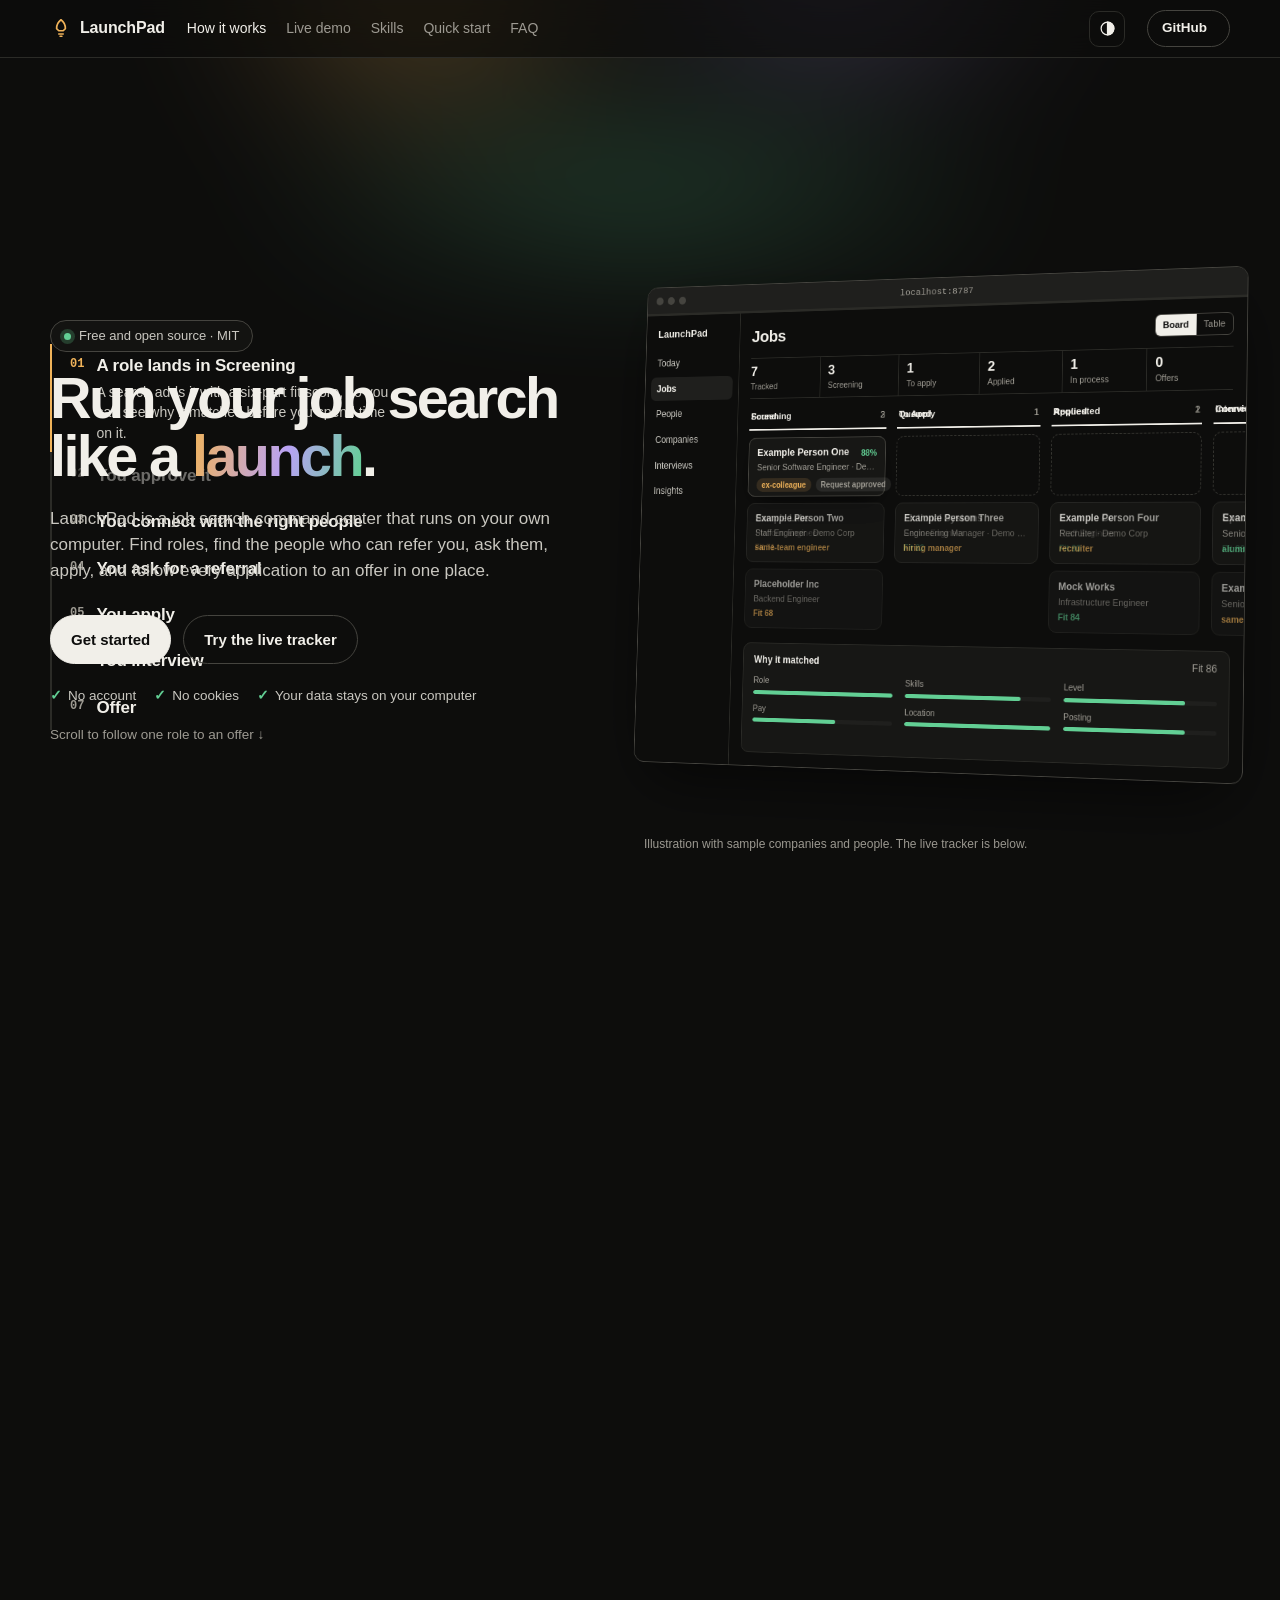
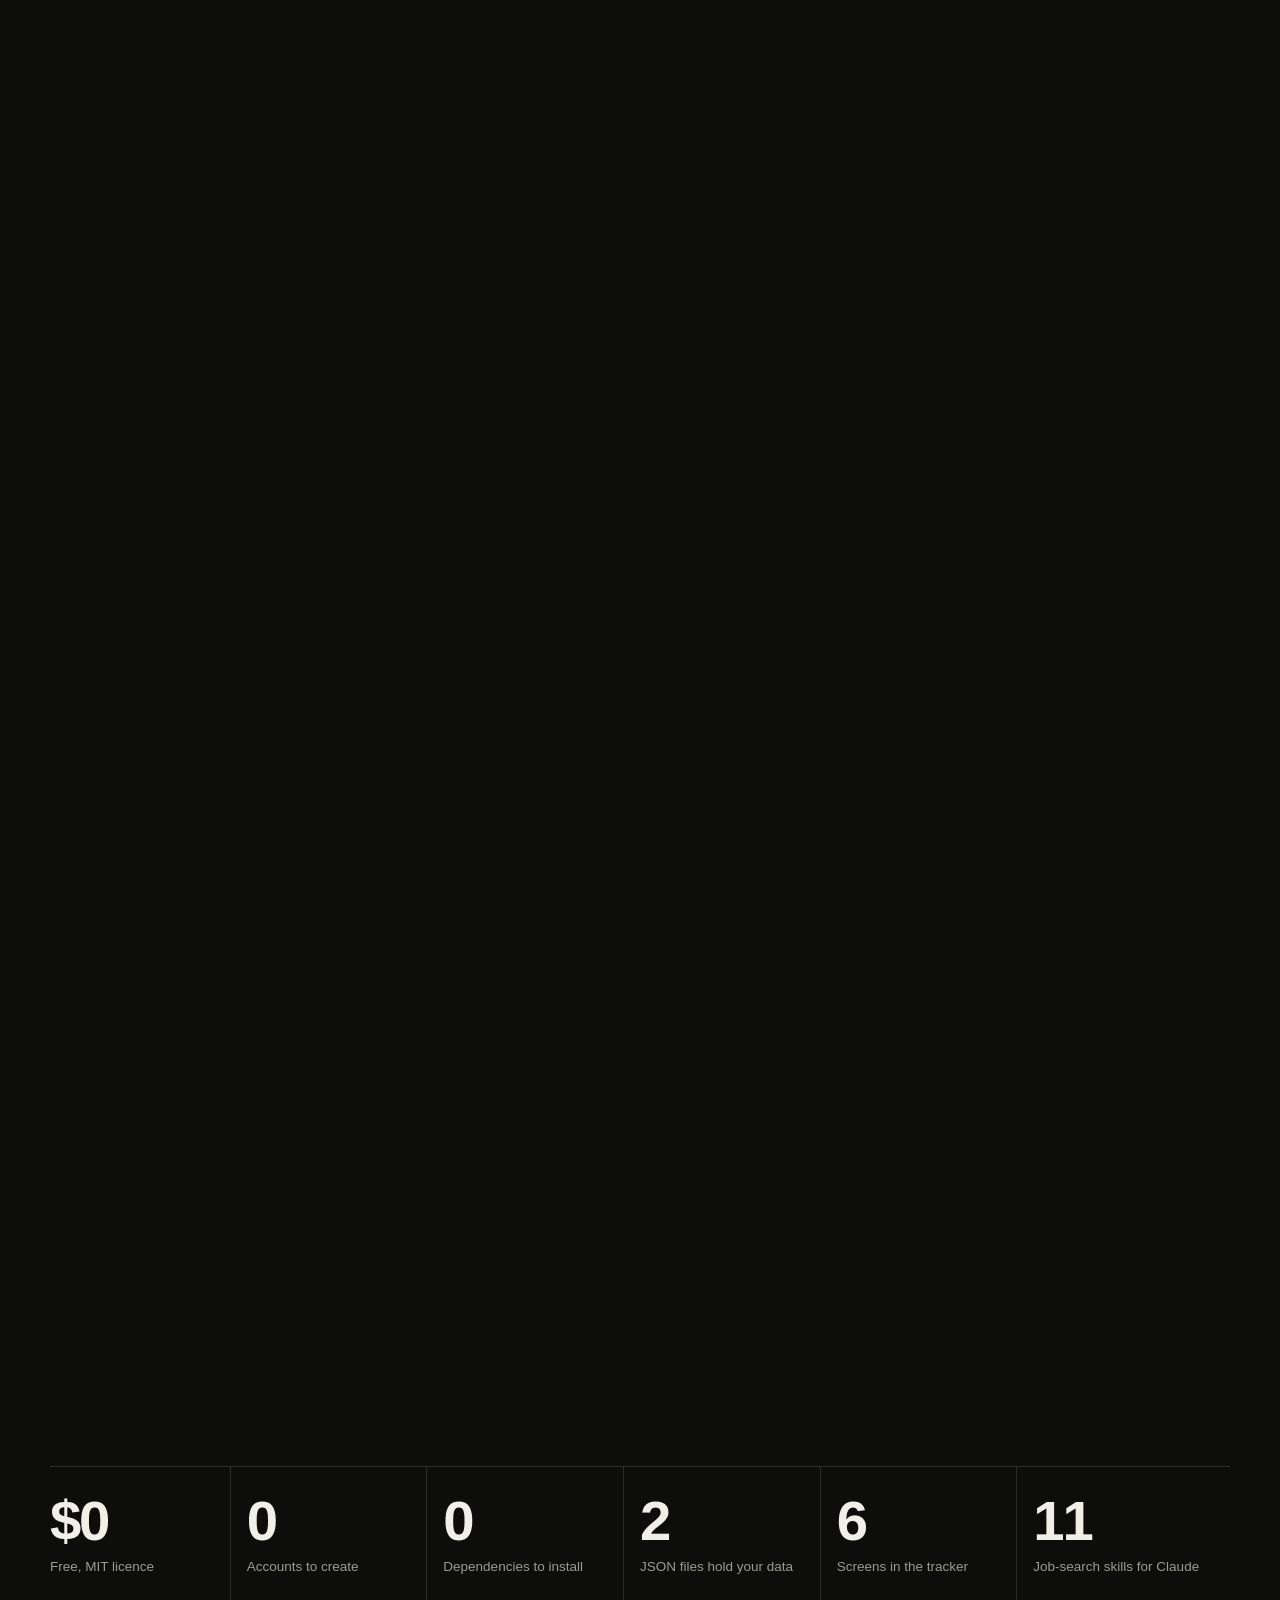
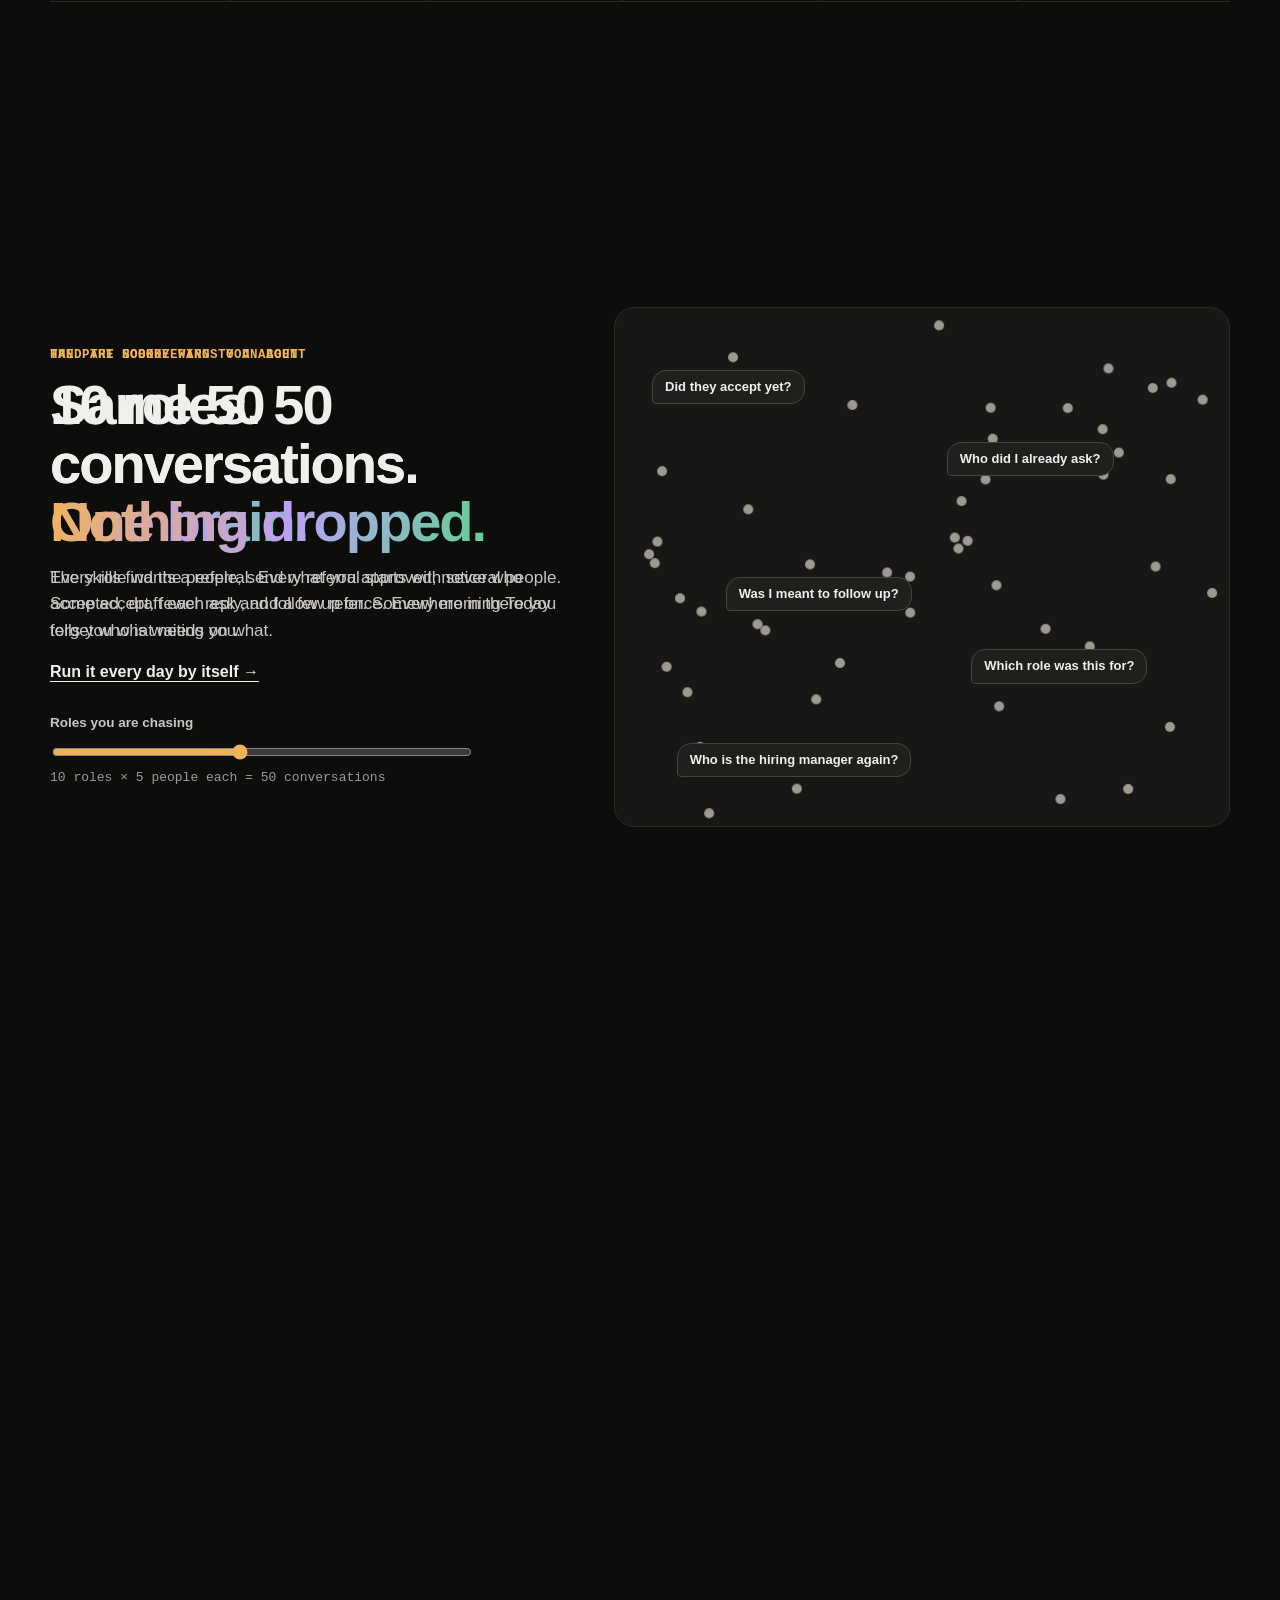
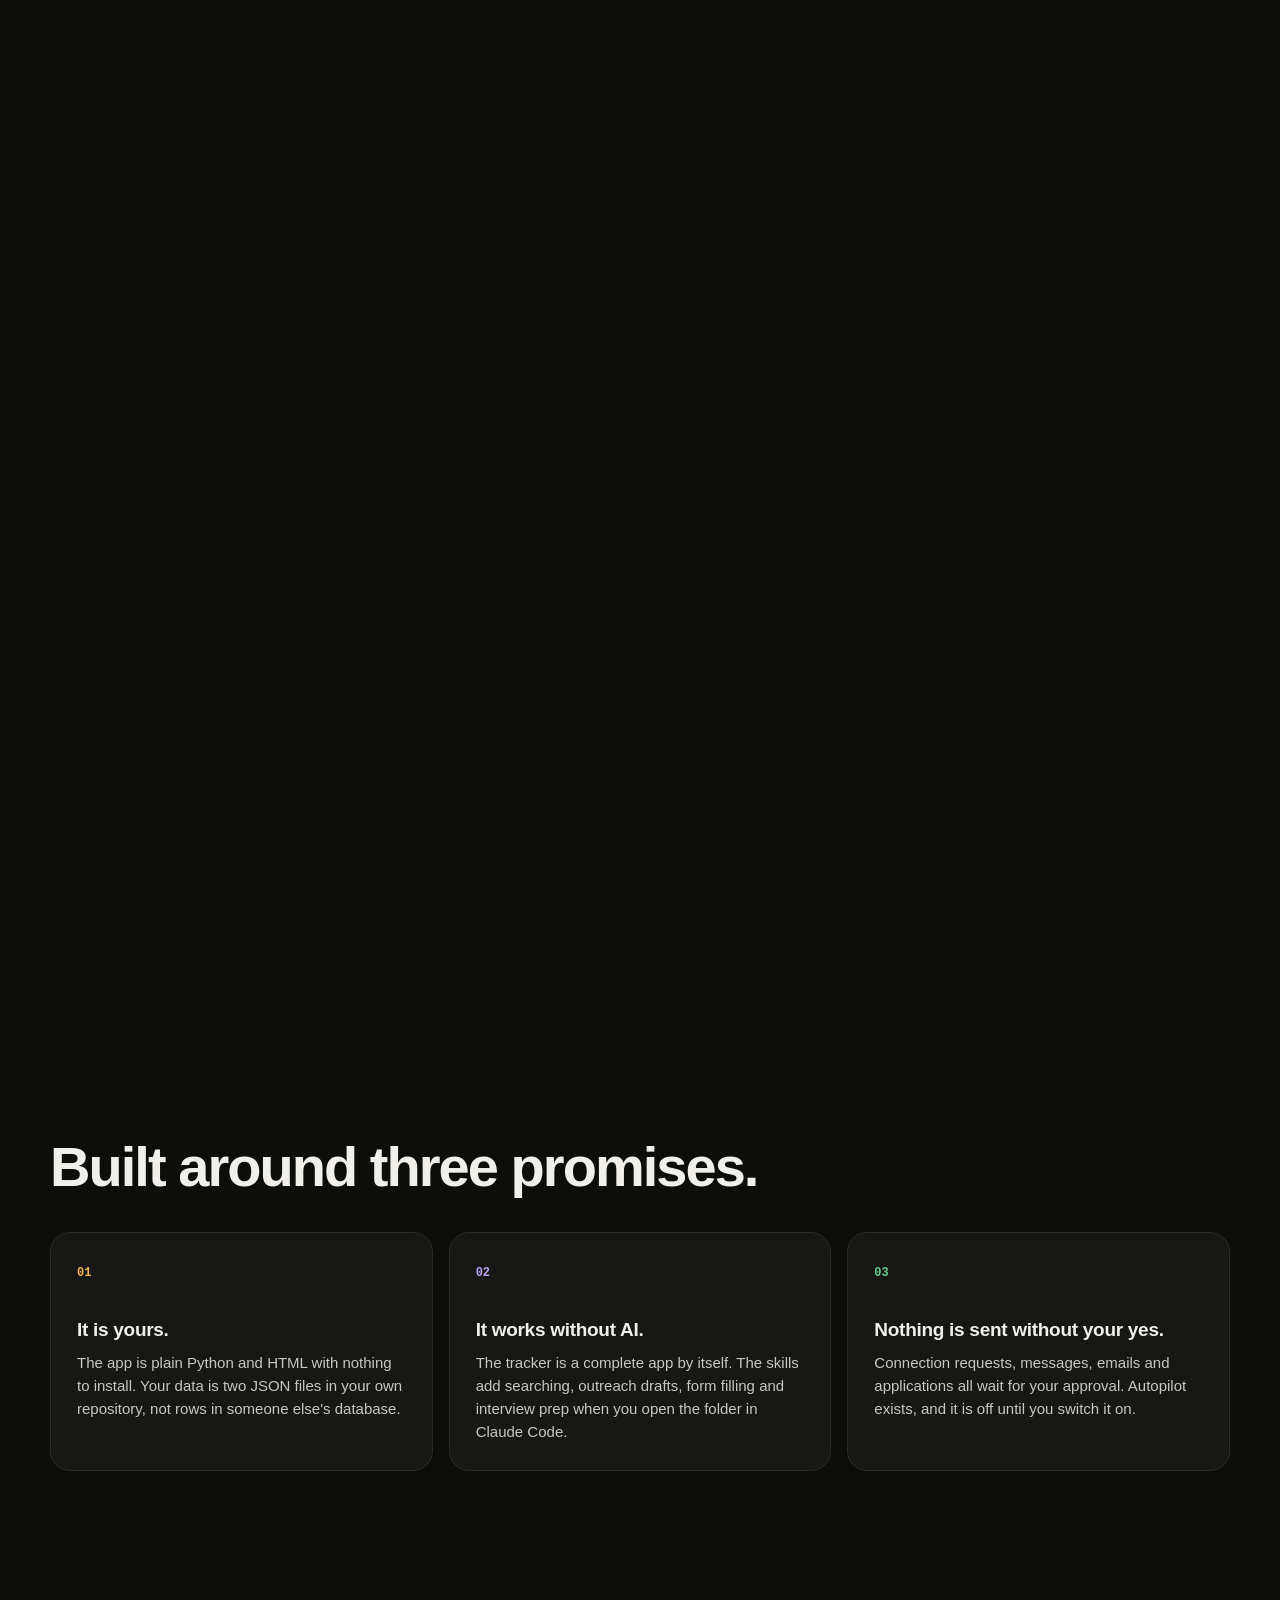
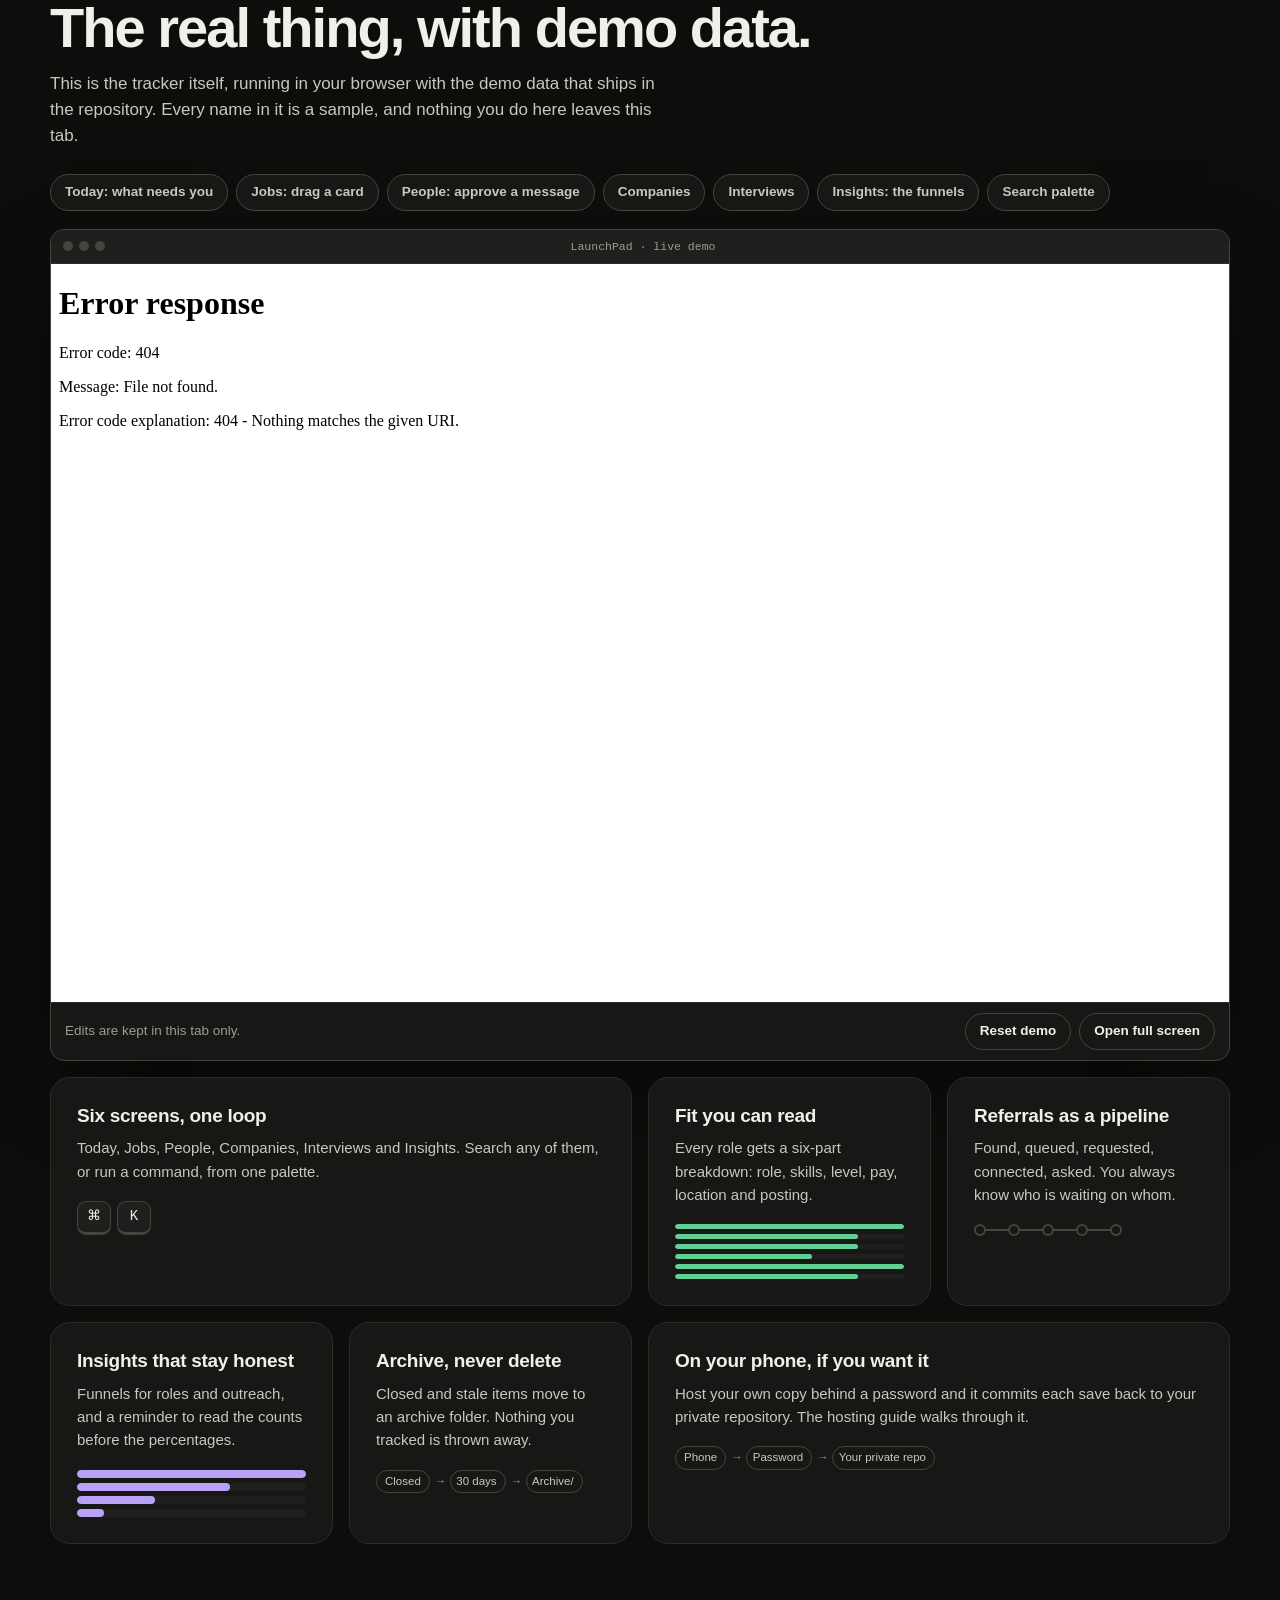
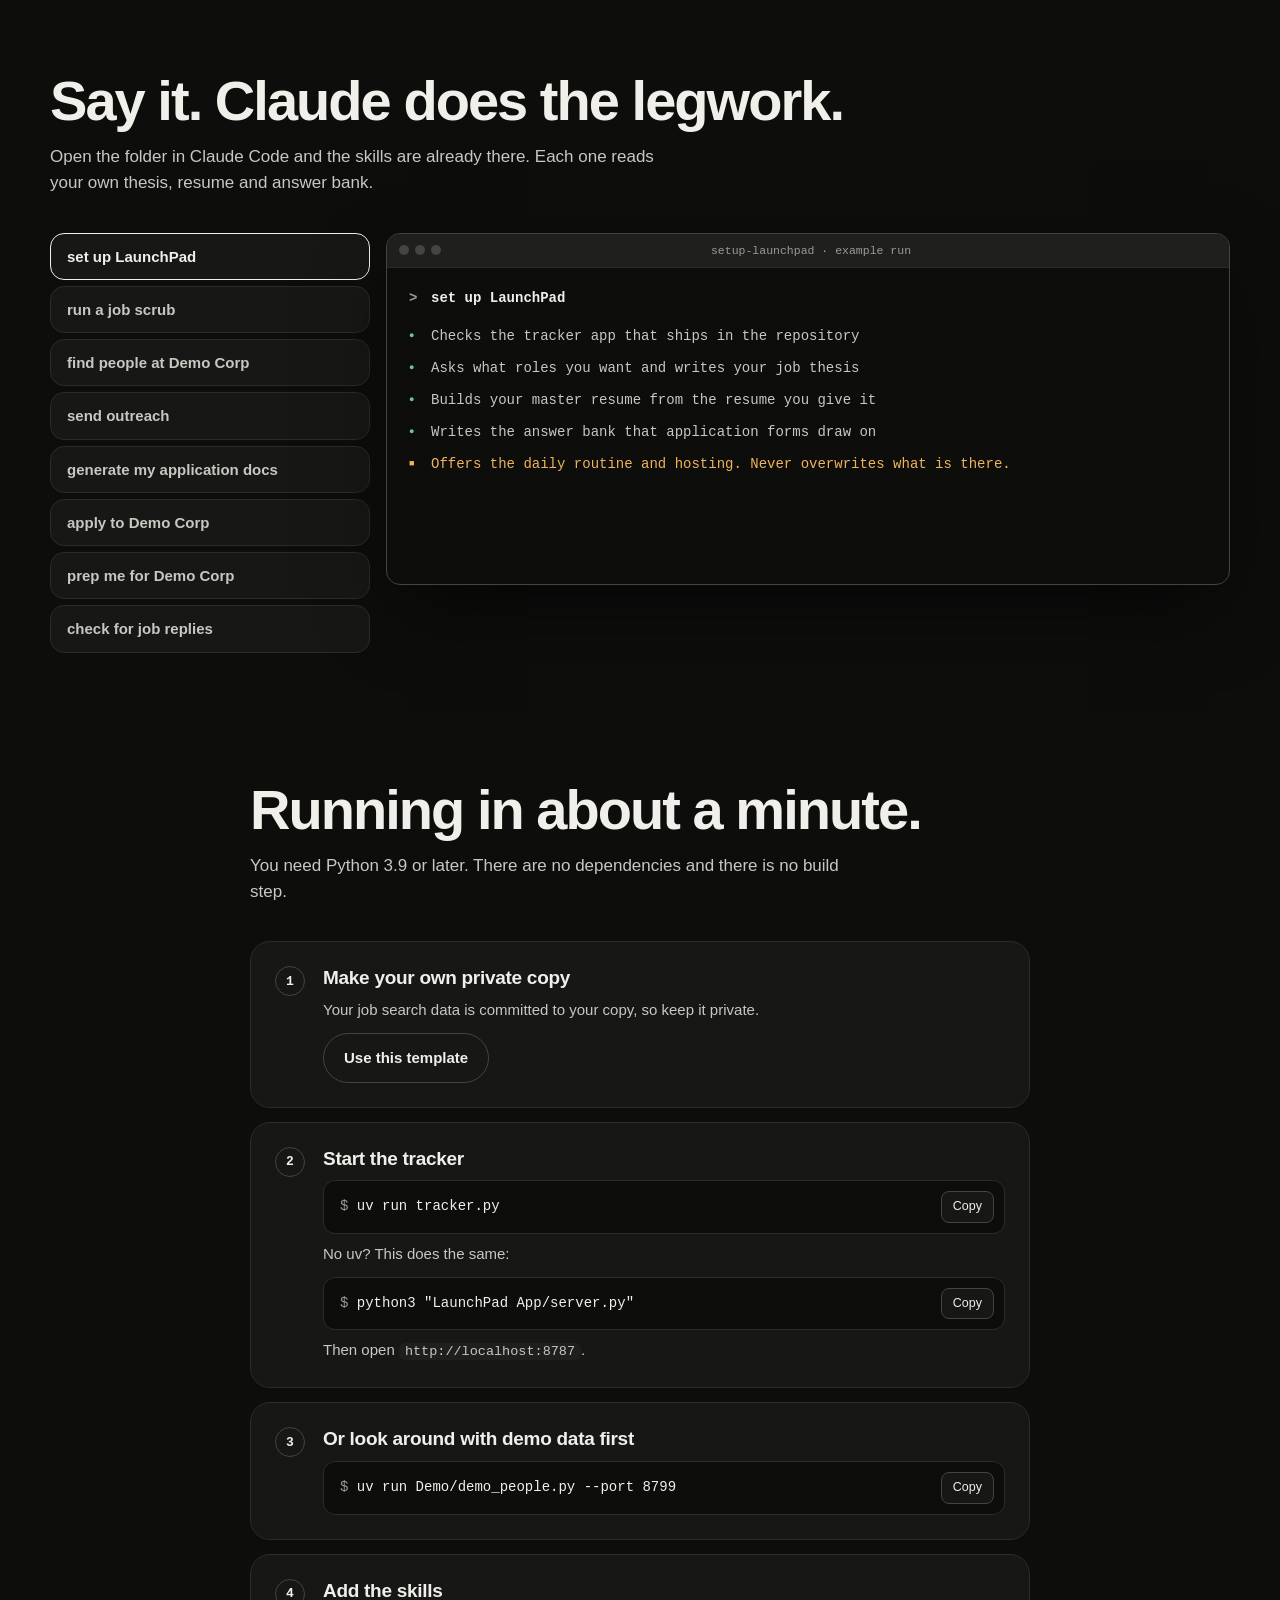
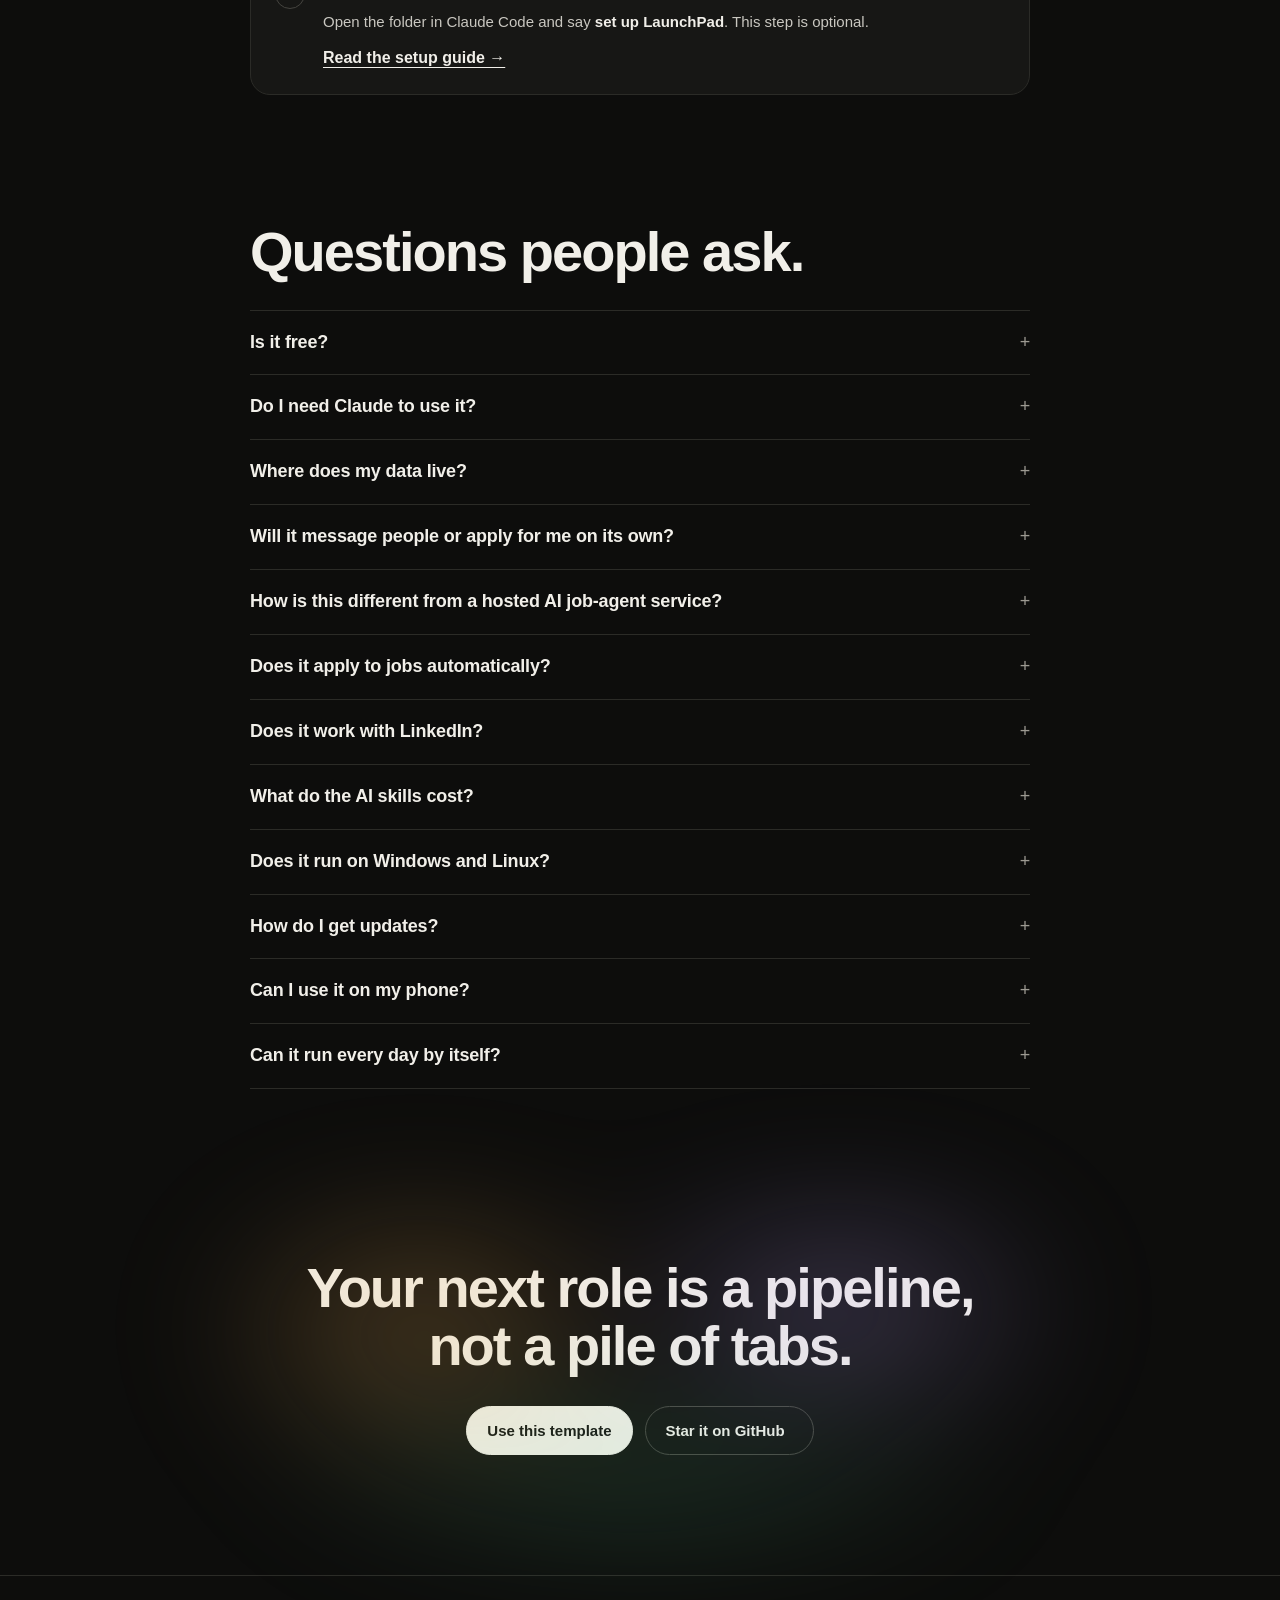
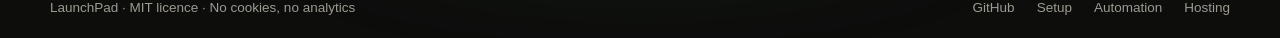
==== commit 6e77cfd5: "Site: say demo and sample instead of fake Co-Authored-By: Claude Opus 5.5 <noreply@anthropic.com>" ====
--- a/Site/index.html
+++ b/Site/index.html
@@ -210,7 +210,7 @@
           </div>
         </div>
       </div>
-      <p class="mocknote">Illustration with made-up companies and people. The live tracker is below.</p>
+      <p class="mocknote">Illustration with sample companies and people. The live tracker is below.</p>
     </div>
   </div>
   </div>
@@ -275,7 +275,7 @@
 <section class="band" id="screens">
   <div class="wrap">
     <h2 class="rv">The real thing, with demo data.</h2>
-    <p class="sub rv">This is the tracker itself, running in your browser with the demo data that ships in the repository. Every name in it is fake, and nothing you do here leaves this tab.</p>
+    <p class="sub rv">This is the tracker itself, running in your browser with the demo data that ships in the repository. Every name in it is a sample, and nothing you do here leaves this tab.</p>
     <div class="try rv" role="group" aria-label="Jump to a screen in the live tracker">
       <button type="button" data-demo="move">Today: what needs you</button>
       <button type="button" data-demo="jobs">Jobs: drag a card</button>
@@ -348,7 +348,7 @@
         <p>No uv? This does the same:</p>
         <div class="term"><code>python3 "LaunchPad App/server.py"</code><button type="button" class="copy" data-copy='python3 "LaunchPad App/server.py"'>Copy</button></div>
         <p>Then open <code>http://localhost:8787</code>.</p></div></li>
-      <li class="rv"><span class="num">3</span><div><h3>Or look around with fake data first</h3>
+      <li class="rv"><span class="num">3</span><div><h3>Or look around with demo data first</h3>
         <div class="term"><code>uv run Demo/demo_people.py --port 8799</code><button type="button" class="copy" data-copy="uv run Demo/demo_people.py --port 8799">Copy</button></div></div></li>
       <li class="rv"><span class="num">4</span><div><h3>Add the skills</h3><p>Open the folder in Claude Code and say <q>set up LaunchPad</q>. This step is optional.</p>
         <a class="textlink" href="https://github.com/rohinagrawal/LaunchPad/blob/main/Docs/Setup.md">Read the setup guide →</a></div></li>
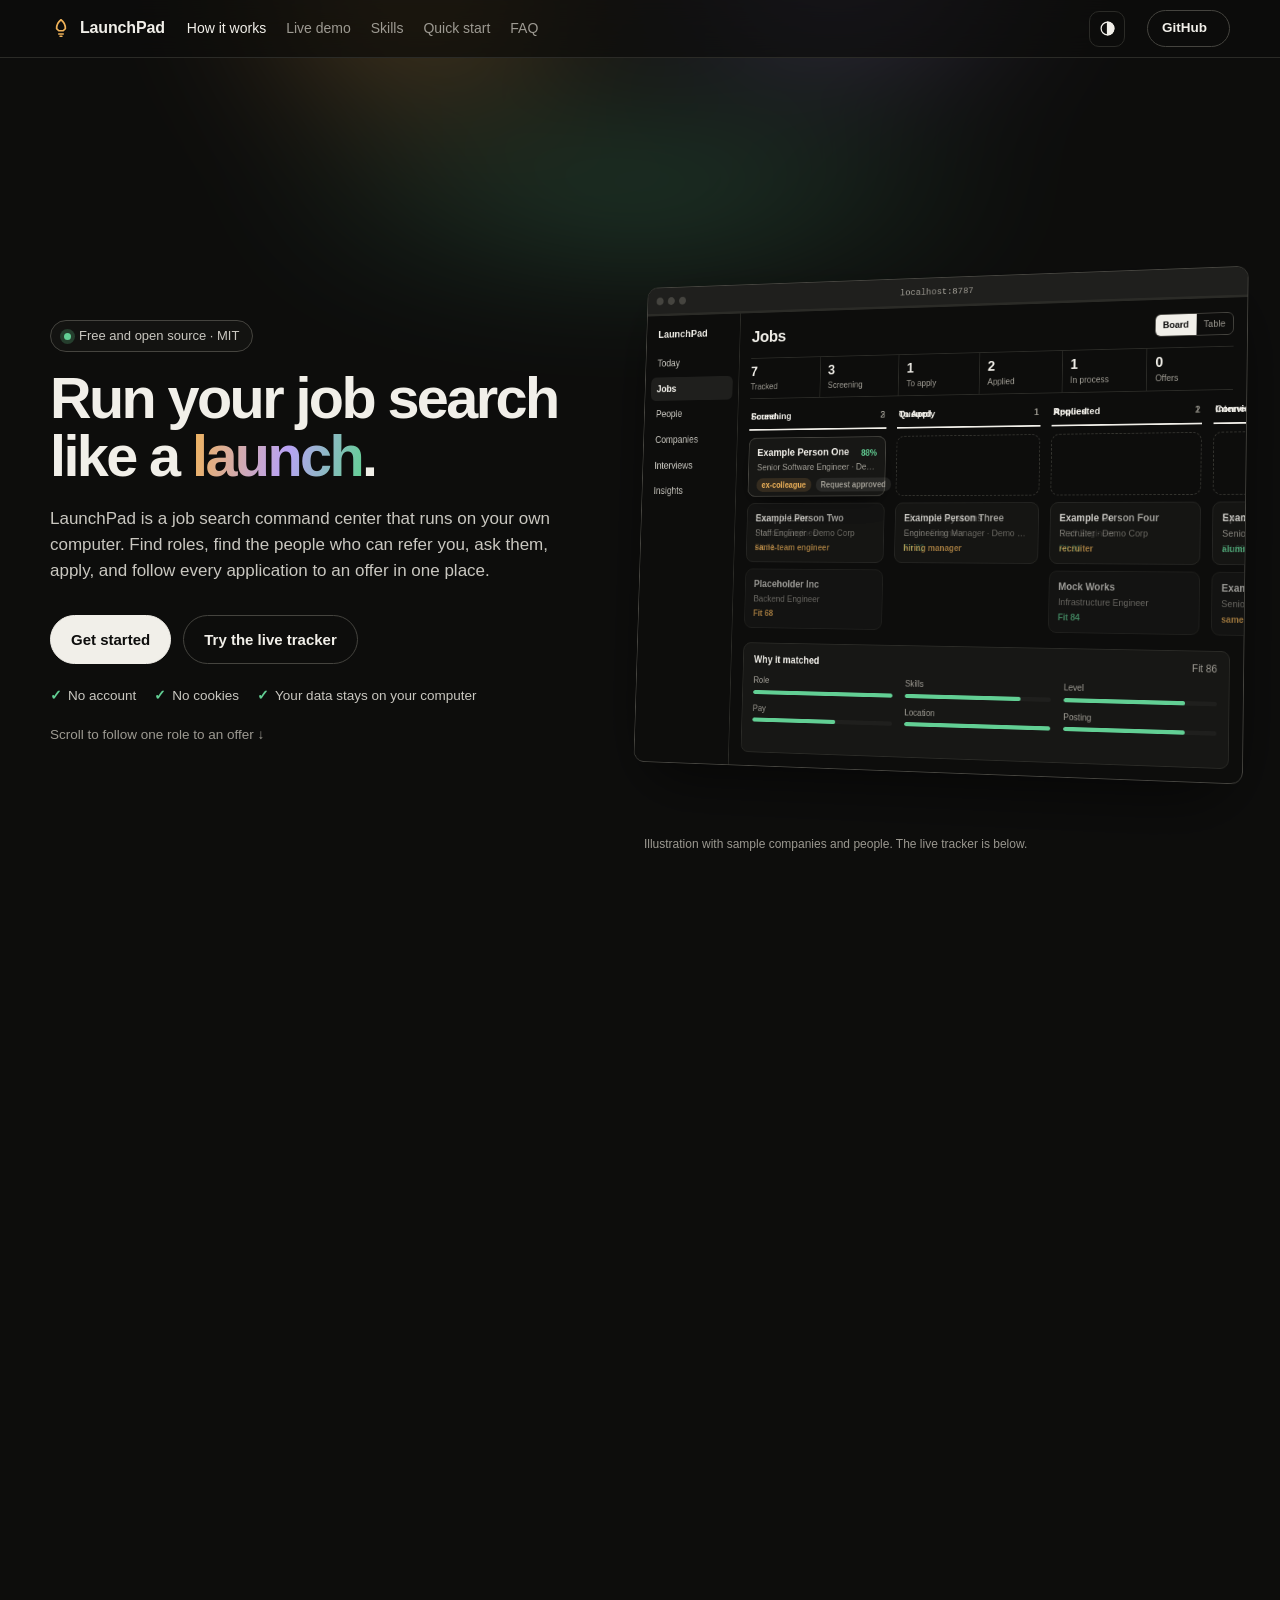
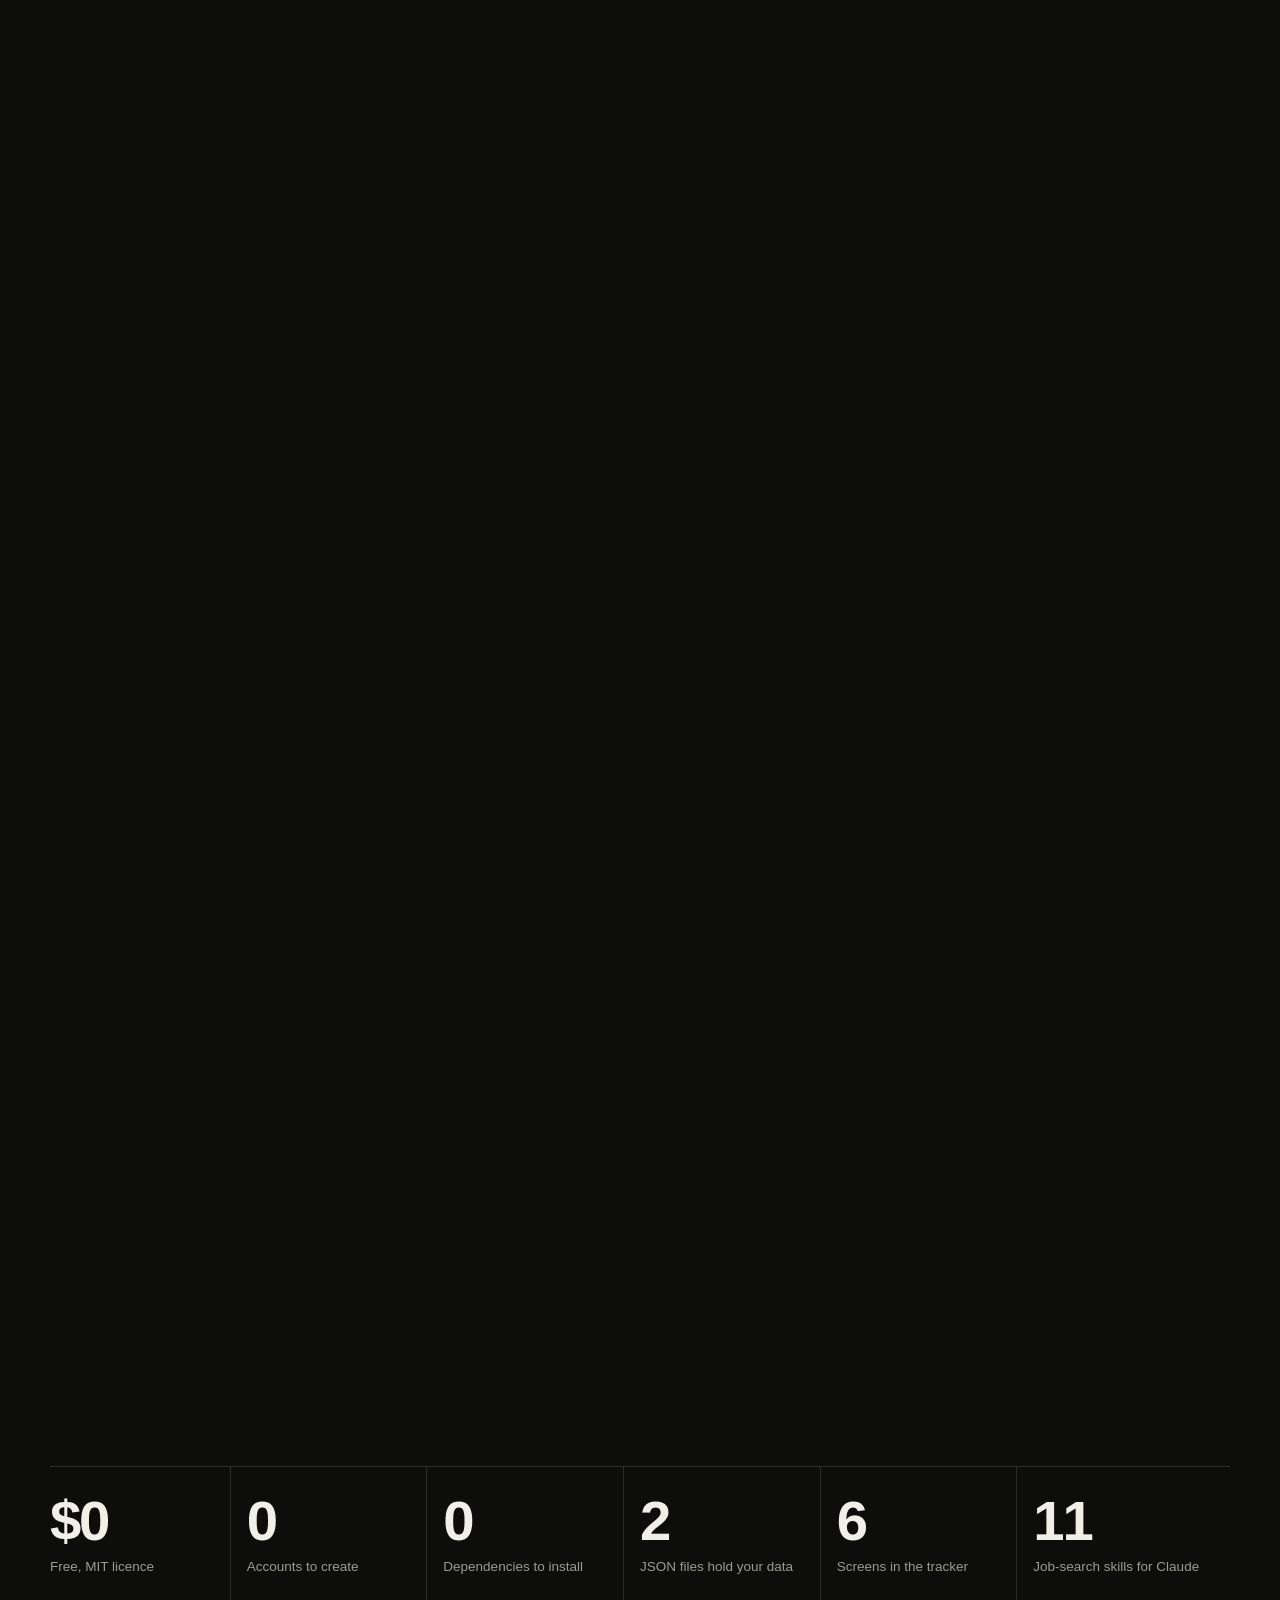
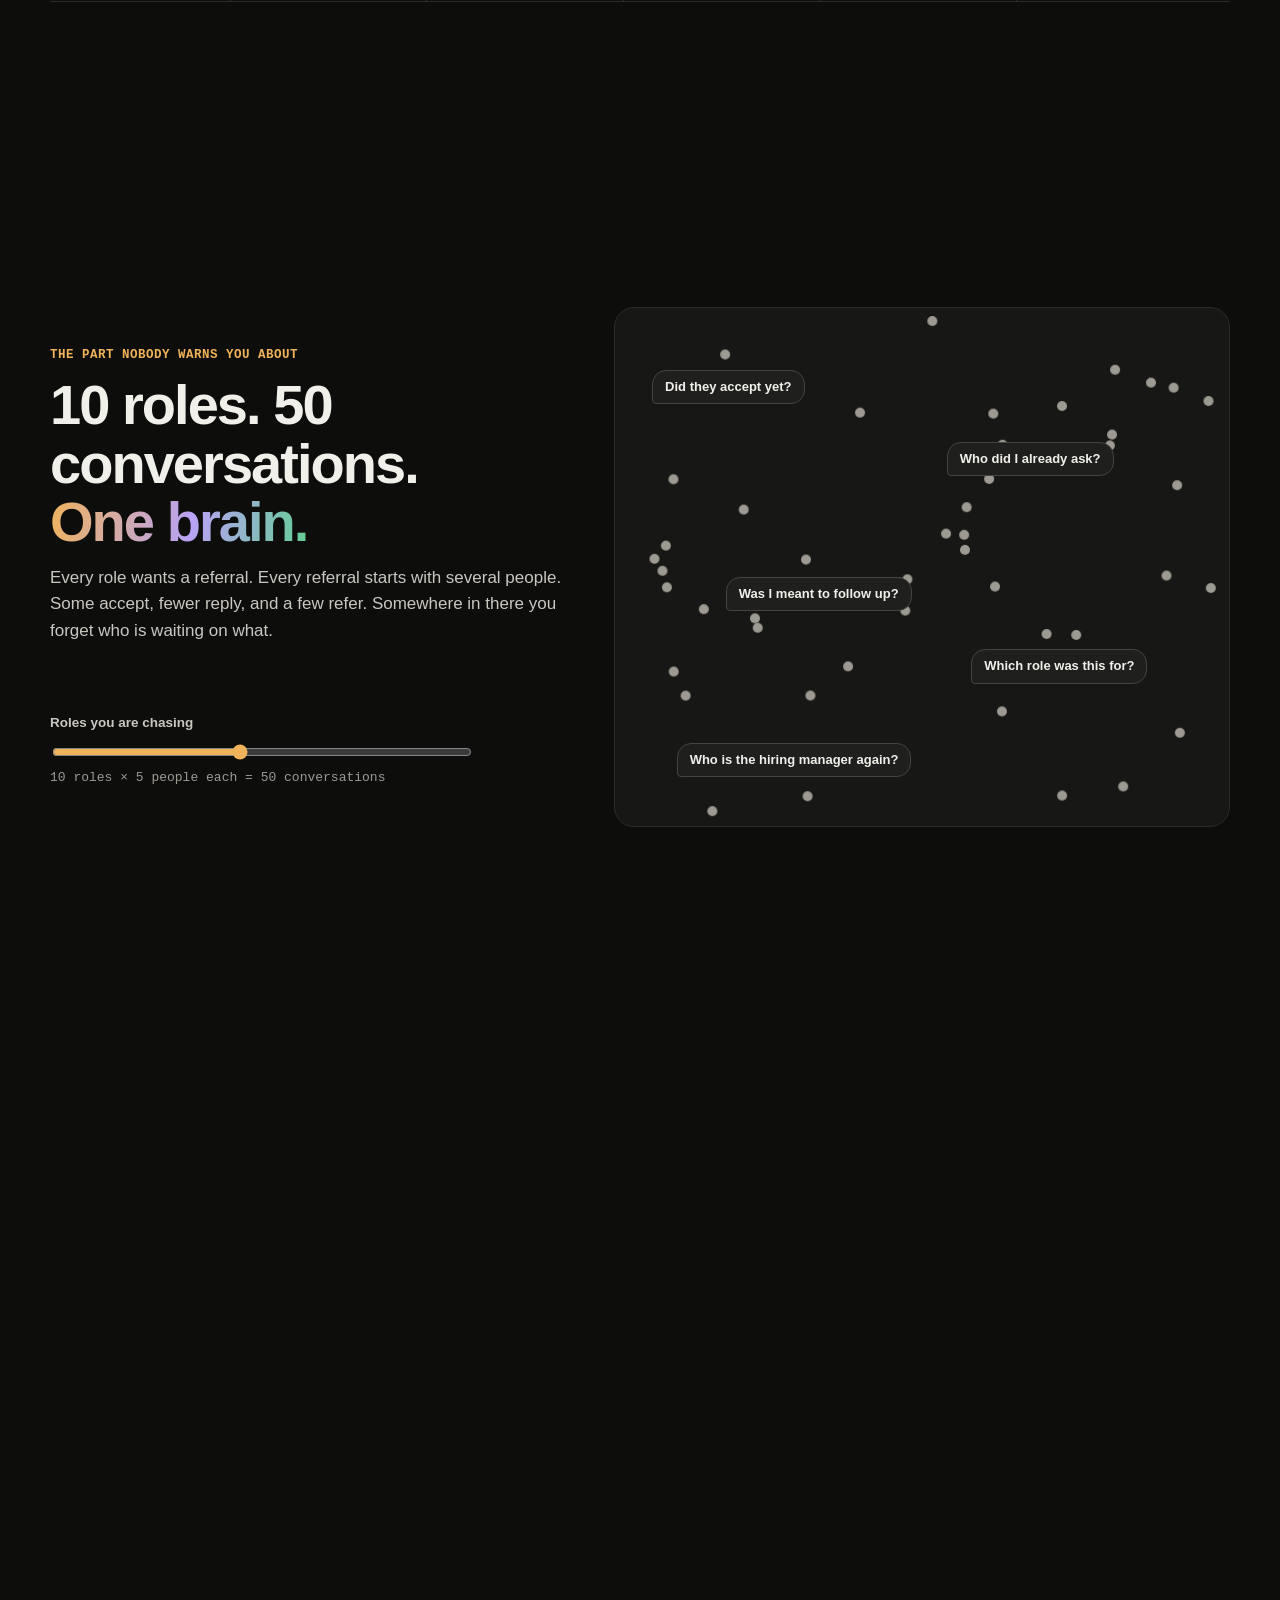
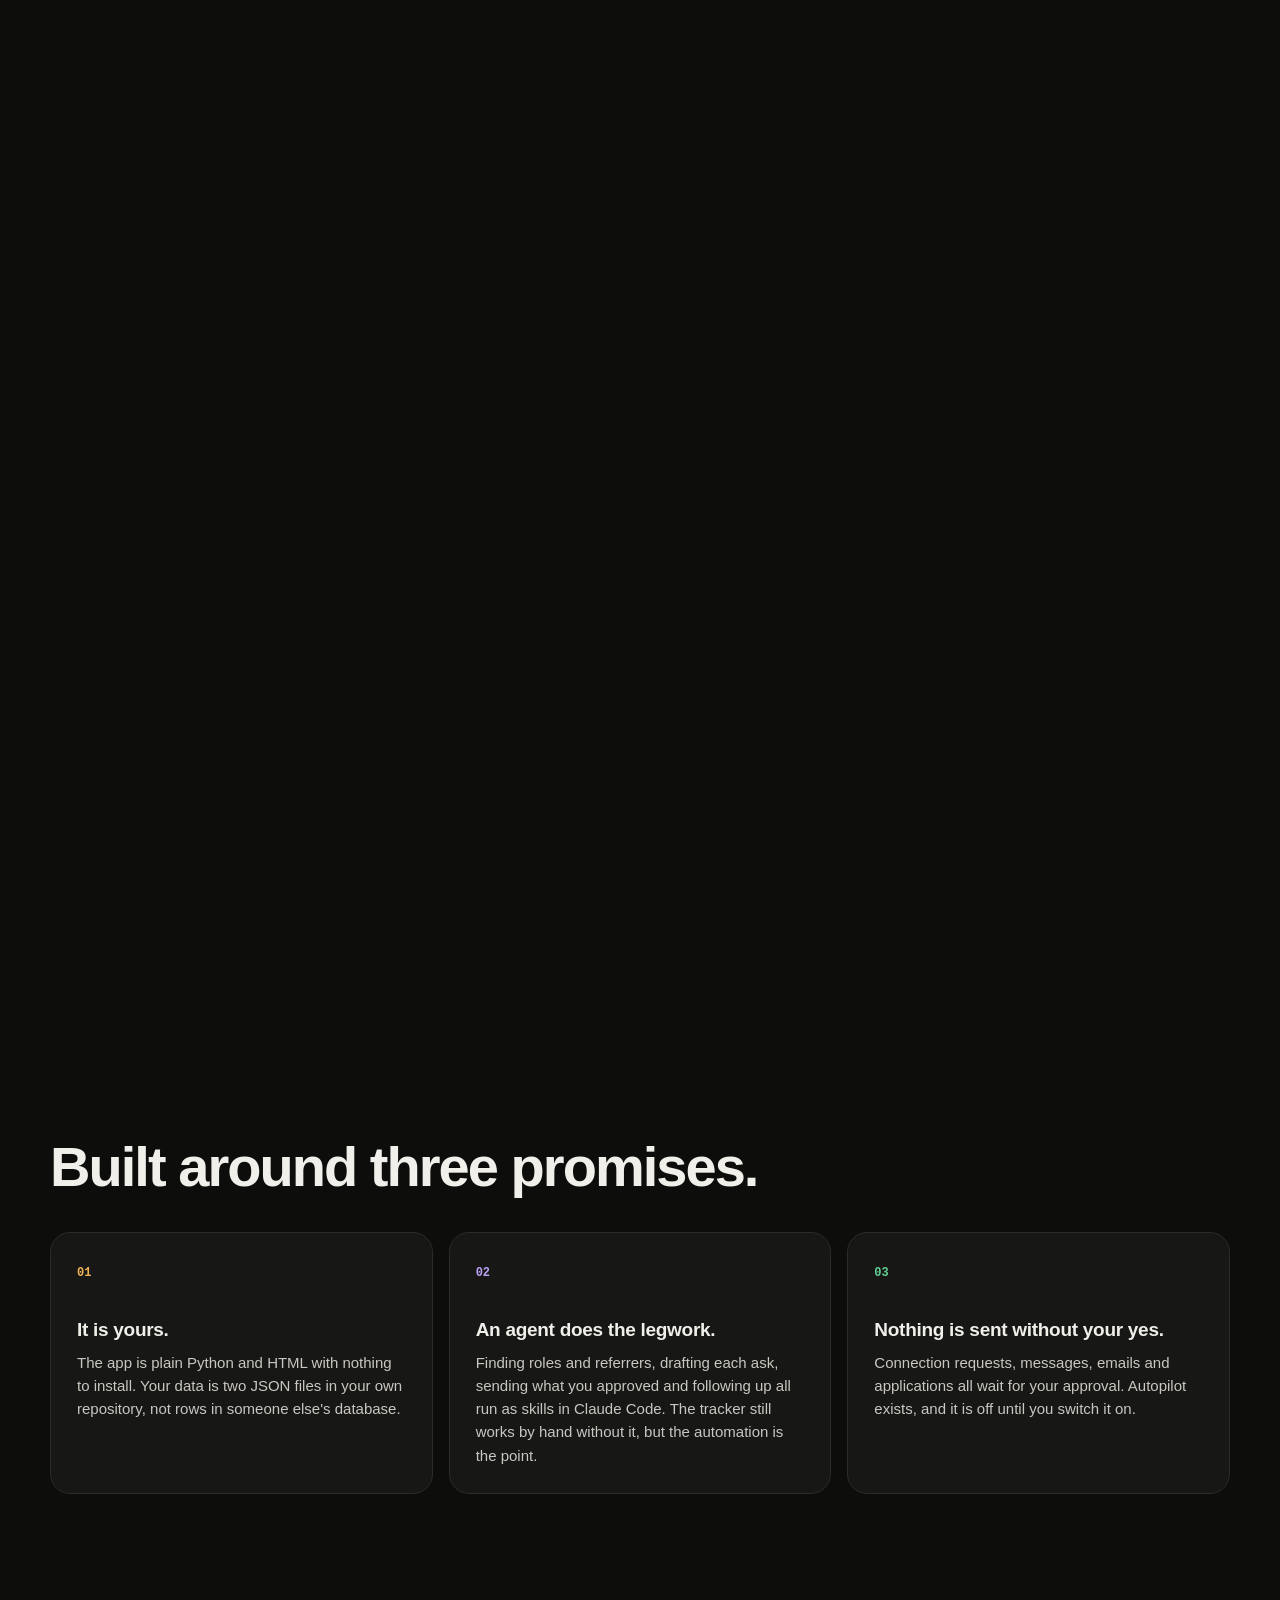
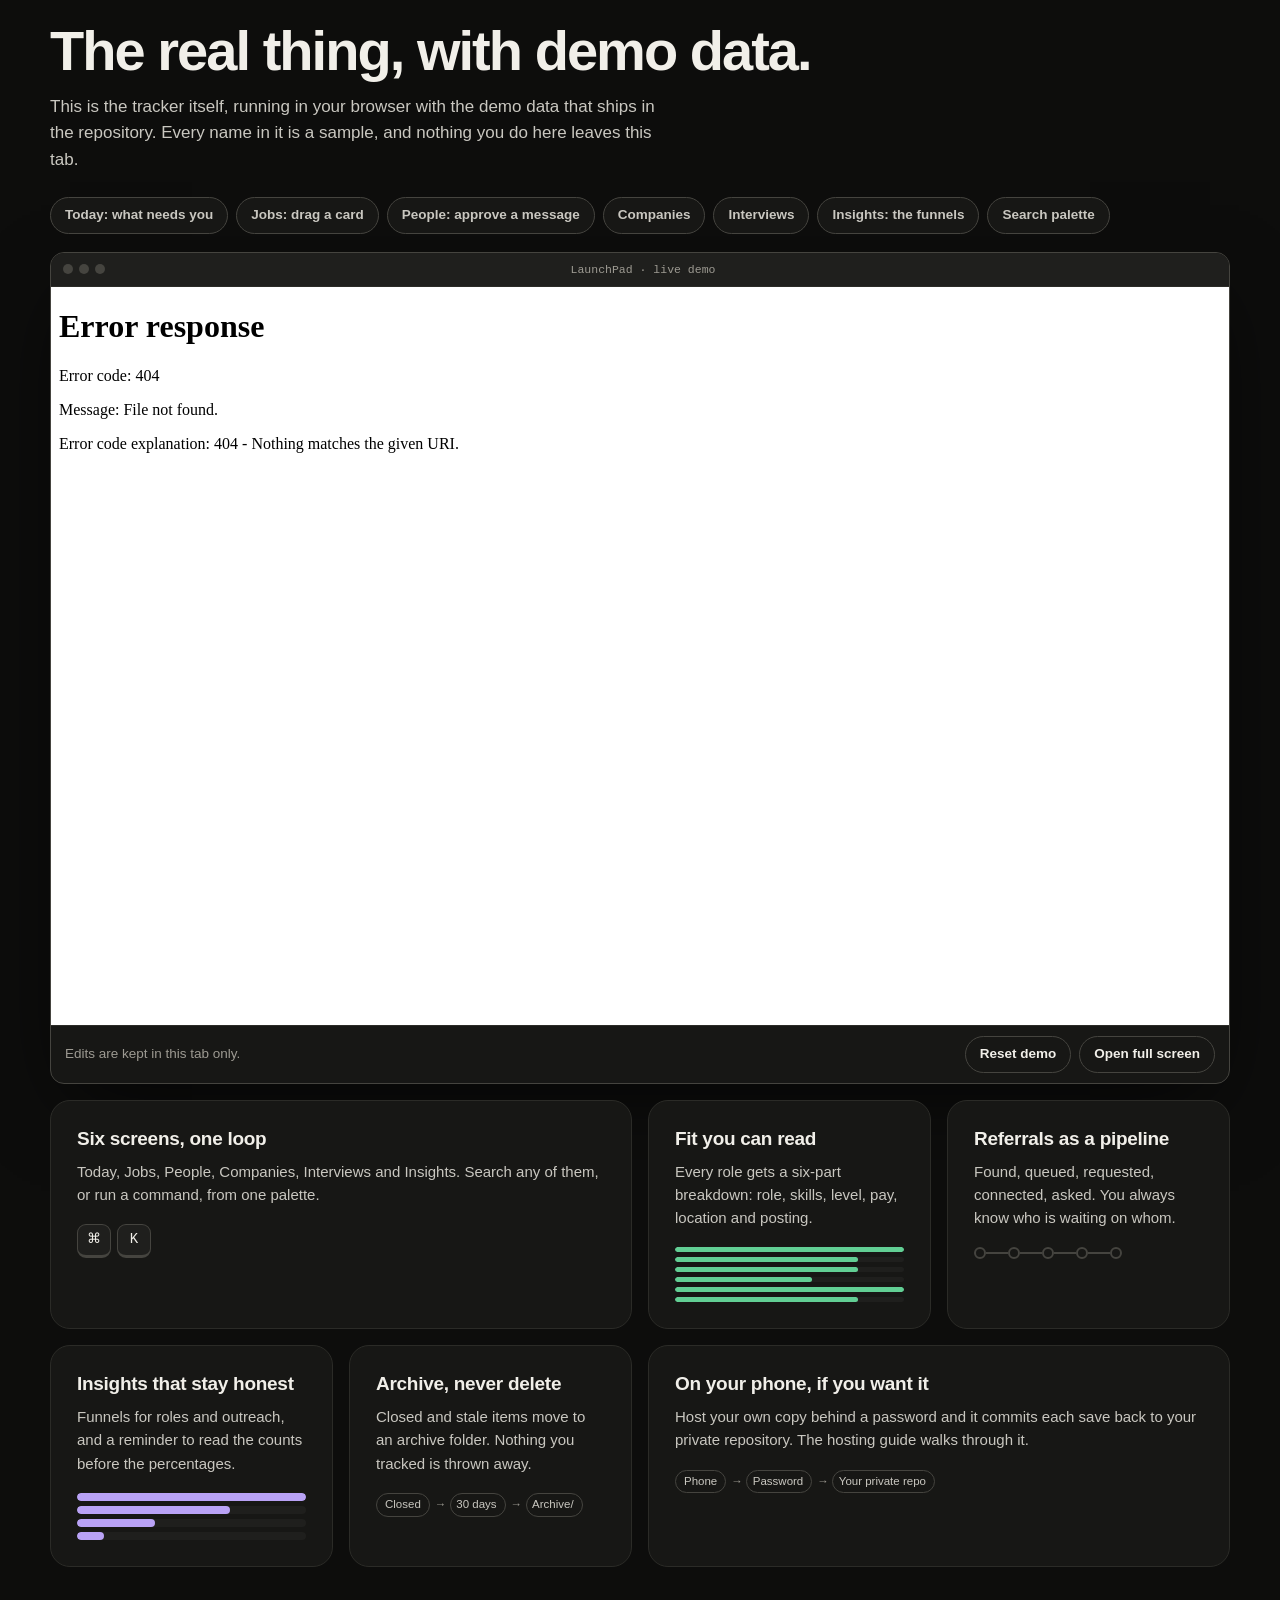
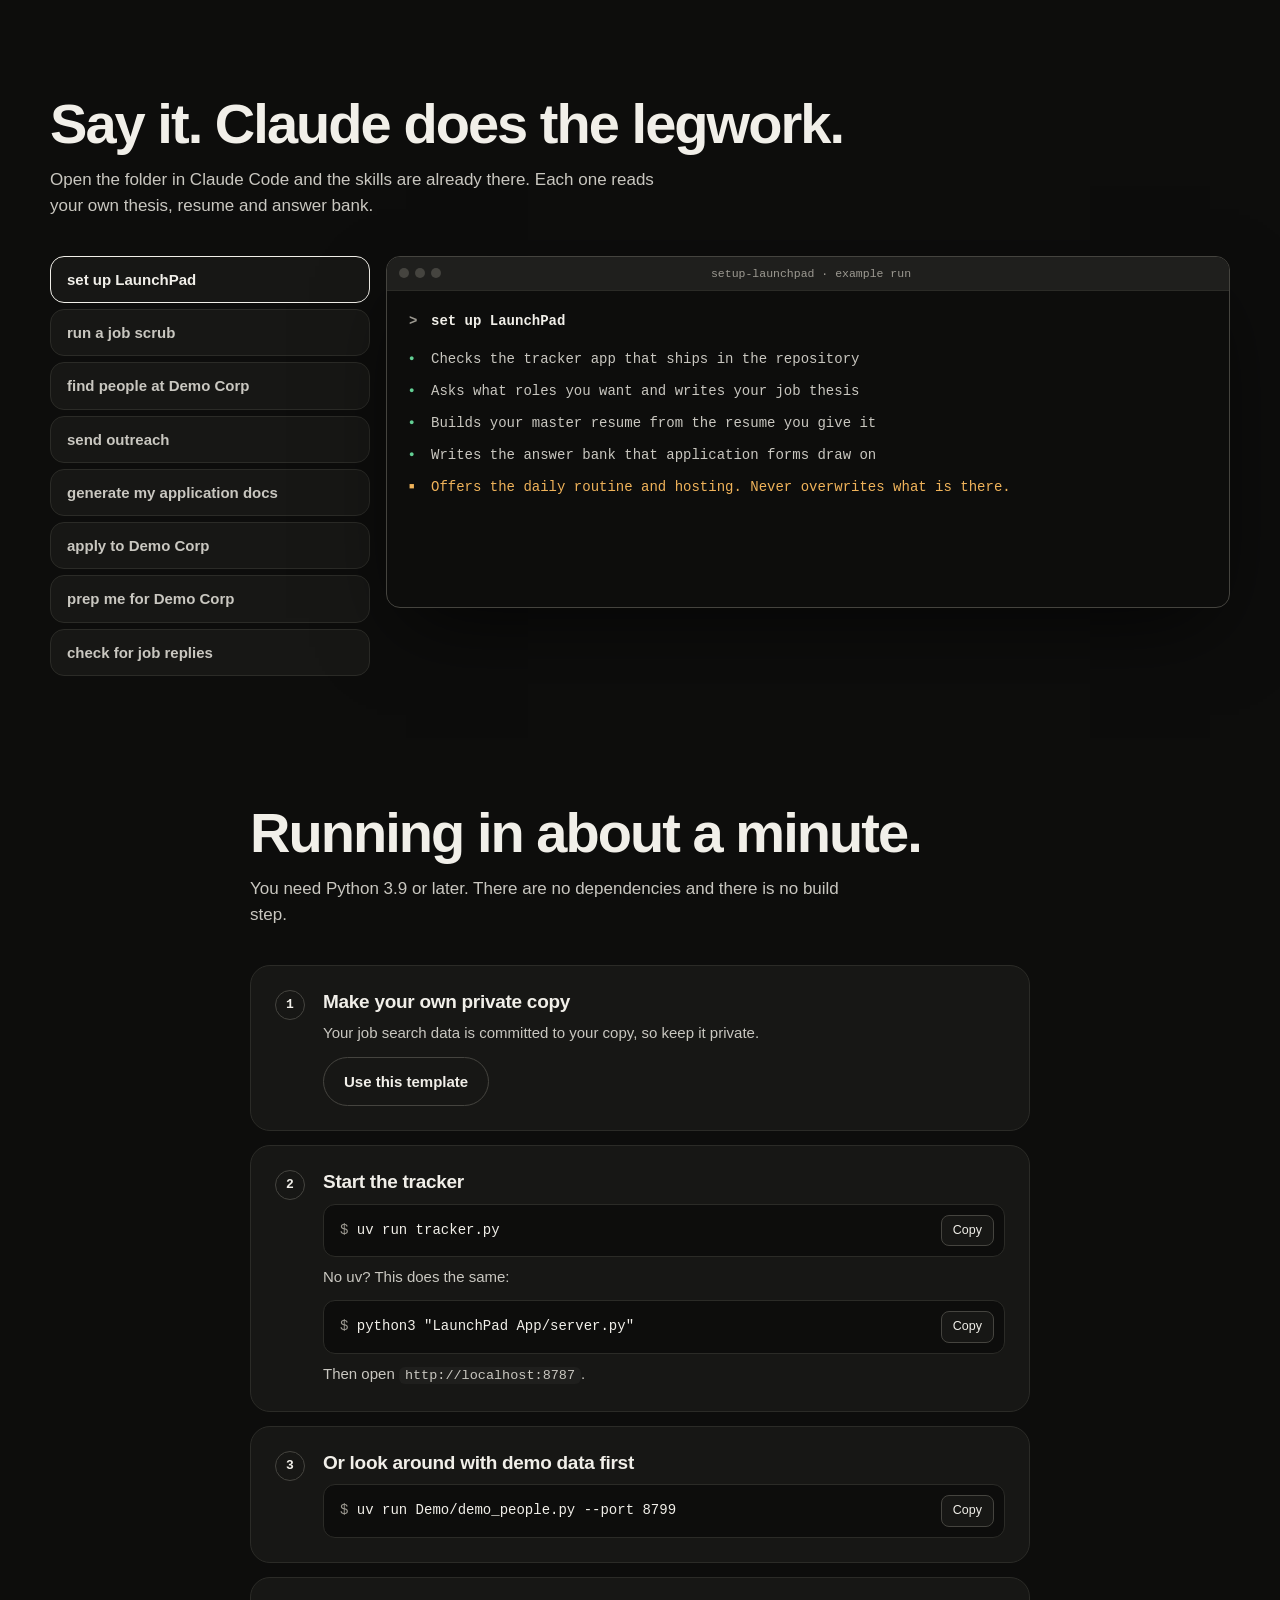
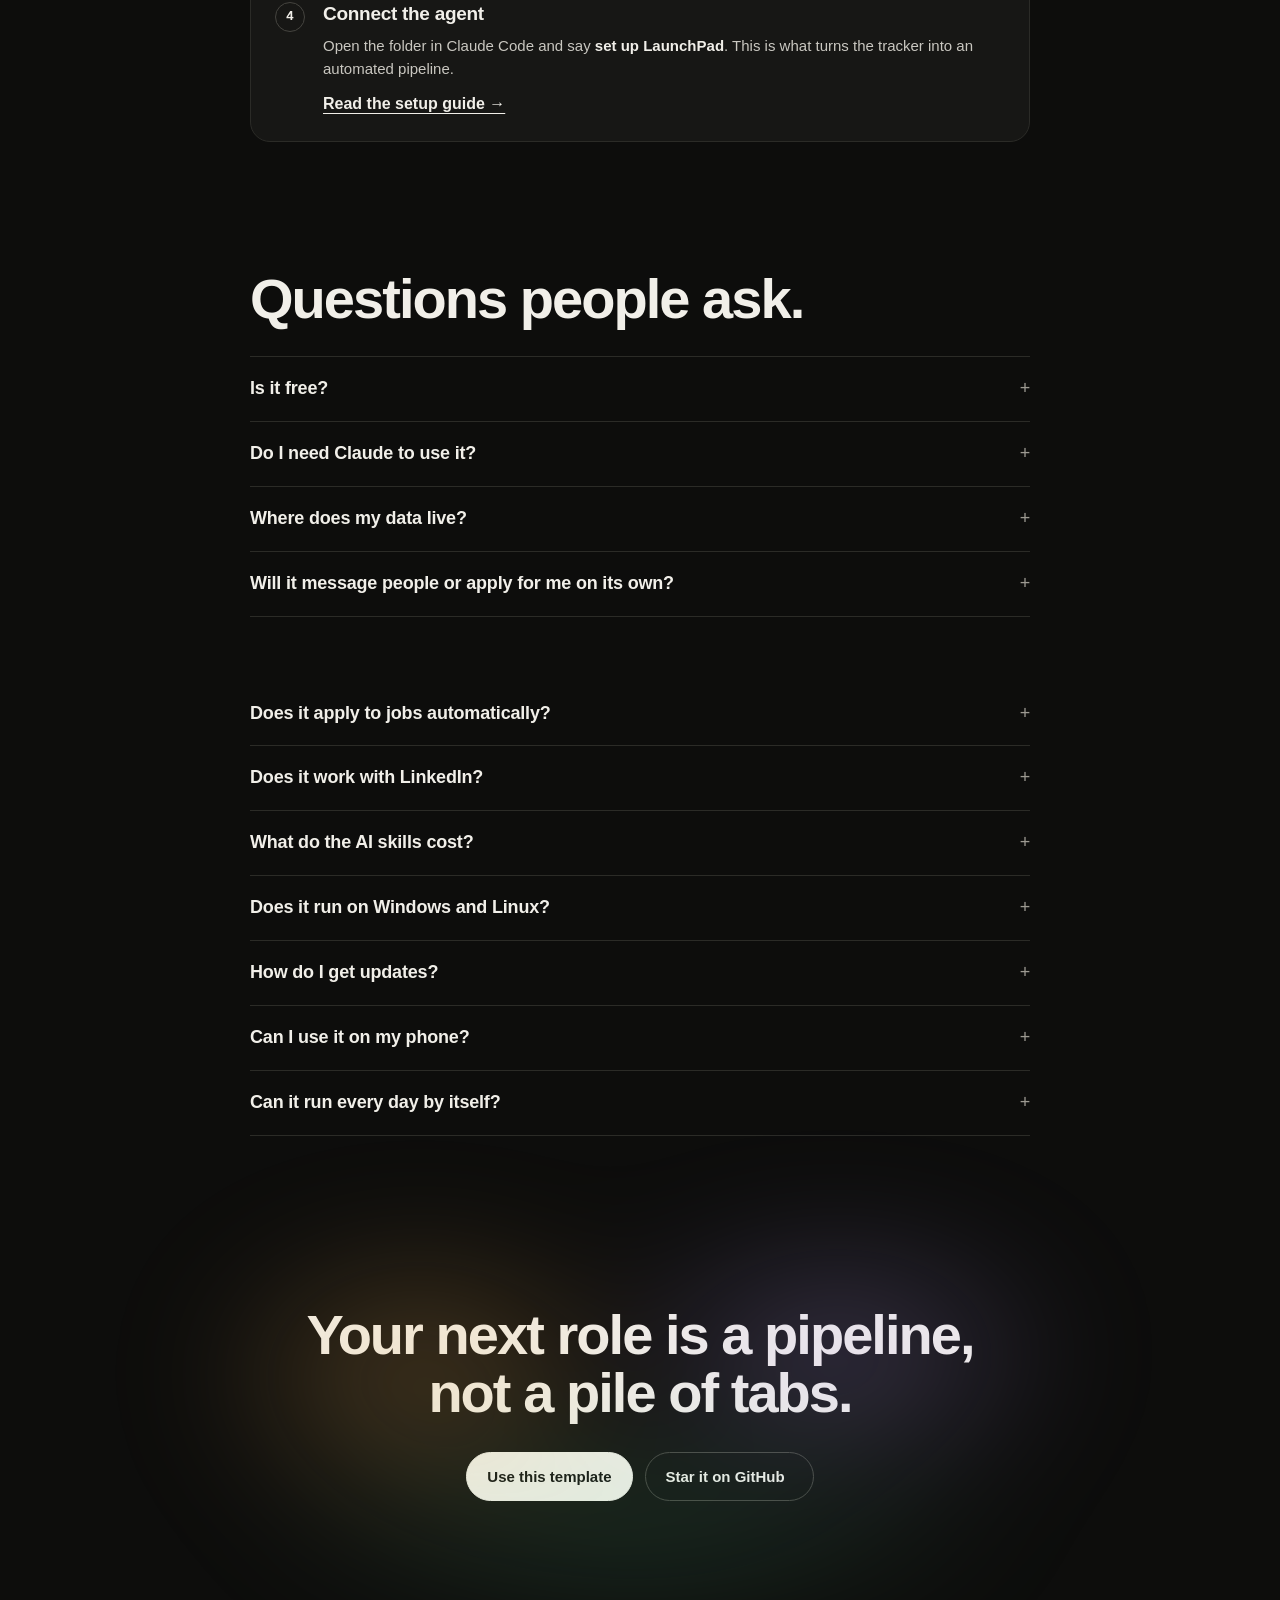
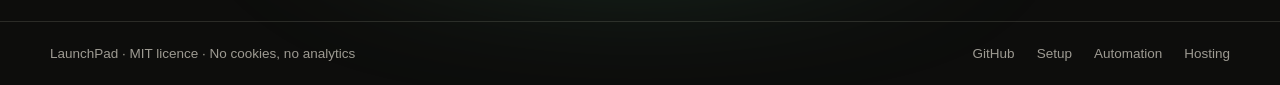
==== commit d955b0de: "Say what needs the agent: automation runs in Claude Code, the tracker works by hand The site and REA" ====
--- a/Site/index.html
+++ b/Site/index.html
@@ -266,7 +266,7 @@
     <h2 class="rv">Built around three promises.</h2>
     <div class="grid3">
       <article class="card rv"><span class="tag amber">01</span><h3>It is yours.</h3><p>The app is plain Python and HTML with nothing to install. Your data is two JSON files in your own repository, not rows in someone else's database.</p></article>
-      <article class="card rv"><span class="tag violet">02</span><h3>It works without AI.</h3><p>The tracker is a complete app by itself. The skills add searching, outreach drafts, form filling and interview prep when you open the folder in Claude Code.</p></article>
+      <article class="card rv"><span class="tag violet">02</span><h3>An agent does the legwork.</h3><p>Finding roles and referrers, drafting each ask, sending what you approved and following up all run as skills in Claude Code. The tracker still works by hand without it, but the automation is the point.</p></article>
       <article class="card rv"><span class="tag green">03</span><h3>Nothing is sent without your yes.</h3><p>Connection requests, messages, emails and applications all wait for your approval. Autopilot exists, and it is off until you switch it on.</p></article>
     </div>
   </div>
@@ -350,7 +350,7 @@
         <p>Then open <code>http://localhost:8787</code>.</p></div></li>
       <li class="rv"><span class="num">3</span><div><h3>Or look around with demo data first</h3>
         <div class="term"><code>uv run Demo/demo_people.py --port 8799</code><button type="button" class="copy" data-copy="uv run Demo/demo_people.py --port 8799">Copy</button></div></div></li>
-      <li class="rv"><span class="num">4</span><div><h3>Add the skills</h3><p>Open the folder in Claude Code and say <q>set up LaunchPad</q>. This step is optional.</p>
+      <li class="rv"><span class="num">4</span><div><h3>Connect the agent</h3><p>Open the folder in Claude Code and say <q>set up LaunchPad</q>. This is what turns the tracker into an automated pipeline.</p>
         <a class="textlink" href="https://github.com/rohinagrawal/LaunchPad/blob/main/Docs/Setup.md">Read the setup guide →</a></div></li>
     </ol>
   </div>
@@ -360,13 +360,13 @@
   <div class="wrap narrow">
     <h2 class="rv">Questions people ask.</h2>
     <details class="rv"><summary>Is it free?</summary><p>Yes. LaunchPad is open source under the MIT licence. The skills run in Claude Code, which you bring yourself.</p></details>
-    <details class="rv"><summary>Do I need Claude to use it?</summary><p>No. The tracker is a complete app by itself. The skills add searching, outreach drafts, form filling and interview prep.</p></details>
+    <details class="rv"><summary>Do I need Claude to use it?</summary><p>For the automation, yes. Searching for roles, finding referrers, drafting and sending outreach, filling forms and interview prep are skills that run in Claude Code. Without it you still have the whole tracker, filled in by hand.</p></details>
     <details class="rv"><summary>Where does my data live?</summary><p>In two JSON files, <code>Data/data.json</code> and <code>Data/contacts.json</code>, inside your own copy of the repository. Keep that copy private.</p></details>
     <details class="rv"><summary>Will it message people or apply for me on its own?</summary><p>Not unless you say so. Each message and application waits for your approval. Autopilot is opt-in and you choose its rules.</p></details>
     <details class="rv"><summary>How is this different from a hosted AI job-agent service?</summary><p>LaunchPad runs on your own computer, costs nothing and is open source, so you can read and change all of it. There is no account, and your applications and contacts never sit on someone else's servers. The trade-off is that you set it up yourself and bring Claude Code for the AI parts.</p></details>
     <details class="rv"><summary>Does it apply to jobs automatically?</summary><p>It fills the application form from your answer bank and resume, then stops. You read it and press Submit yourself, and the card moves to Applied.</p></details>
     <details class="rv"><summary>Does it work with LinkedIn?</summary><p>Yes. One skill searches LinkedIn Jobs in your own logged-in browser, another finds people who could refer you and sends the connection requests you approved, within the daily and weekly limits you set. Referral asks can go by LinkedIn message or by email.</p></details>
-    <details class="rv"><summary>What do the AI skills cost?</summary><p>LaunchPad itself is free. The skills run in Claude Code, which uses your own Claude plan. The tracker needs neither.</p></details>
+    <details class="rv"><summary>What do the AI skills cost?</summary><p>LaunchPad itself is free. The skills run in Claude Code, which uses your own Claude plan. The tracker by itself needs no plan.</p></details>
     <details class="rv"><summary>Does it run on Windows and Linux?</summary><p>The tracker is plain Python and a web page, so it should run anywhere Python 3.9 does. It is developed and tested on macOS.</p></details>
     <details class="rv"><summary>How do I get updates?</summary><p>Keep your private copy pointed at the public repository as an upstream and pull from it. The <a href="https://github.com/rohinagrawal/LaunchPad/blob/main/Docs/Setup.md">setup guide</a> shows how.</p></details>
     <details class="rv"><summary>Can I use it on my phone?</summary><p>Yes, if you host a copy. The <a href="https://github.com/rohinagrawal/LaunchPad/blob/main/Docs/Hosting.md">hosting guide</a> puts the tracker online behind a password.</p></details>
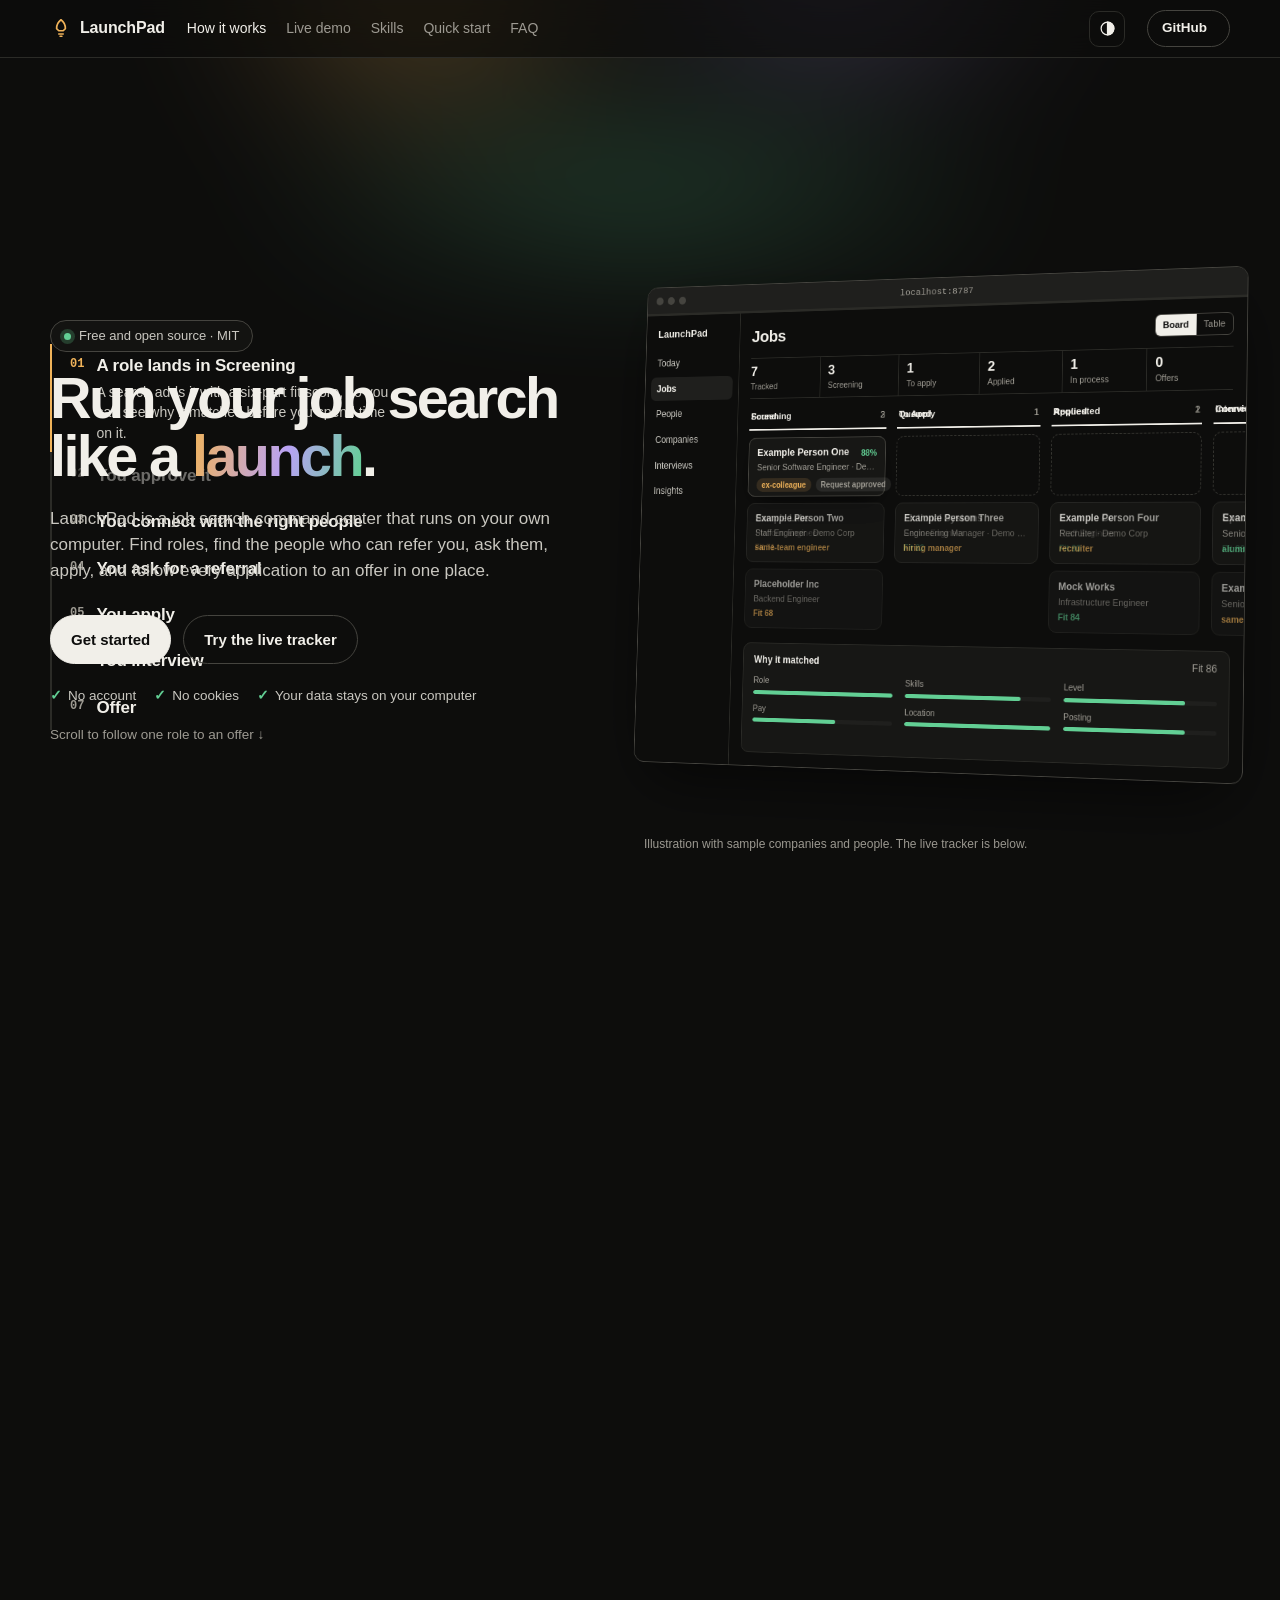
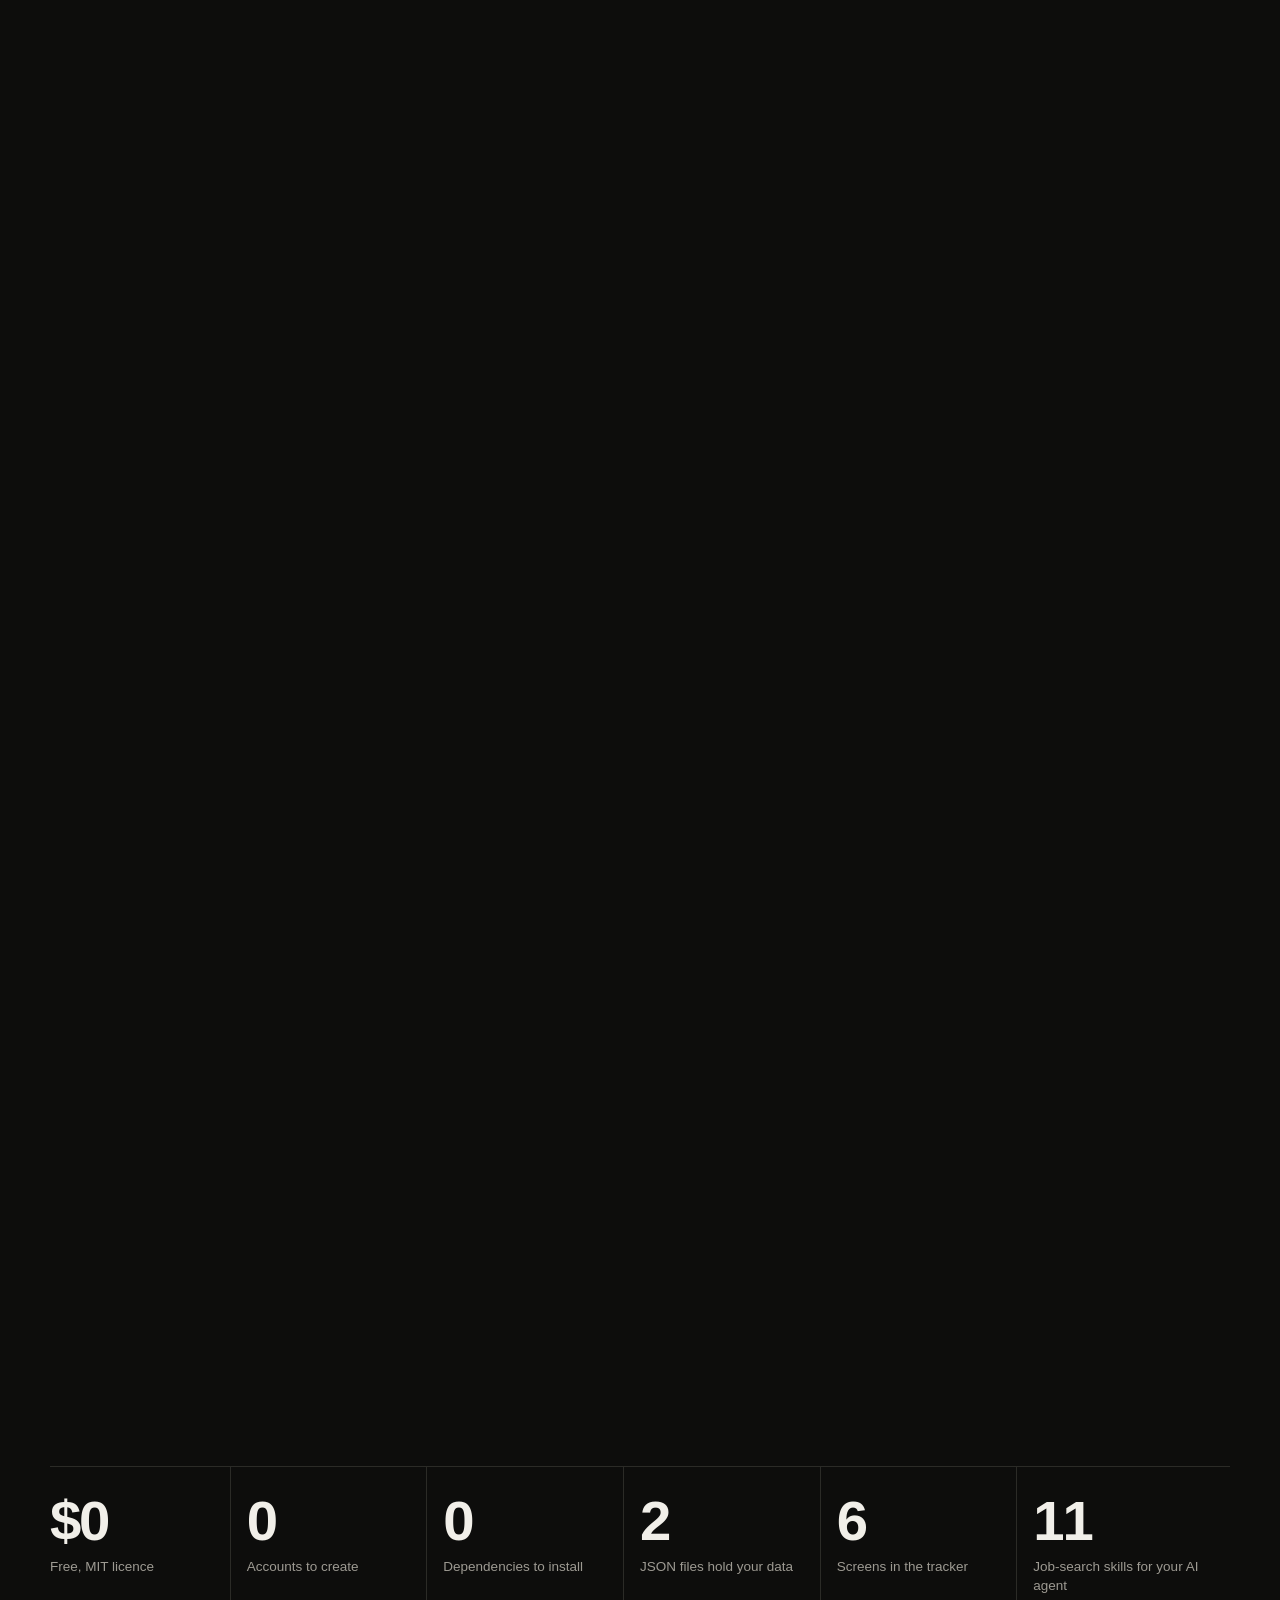
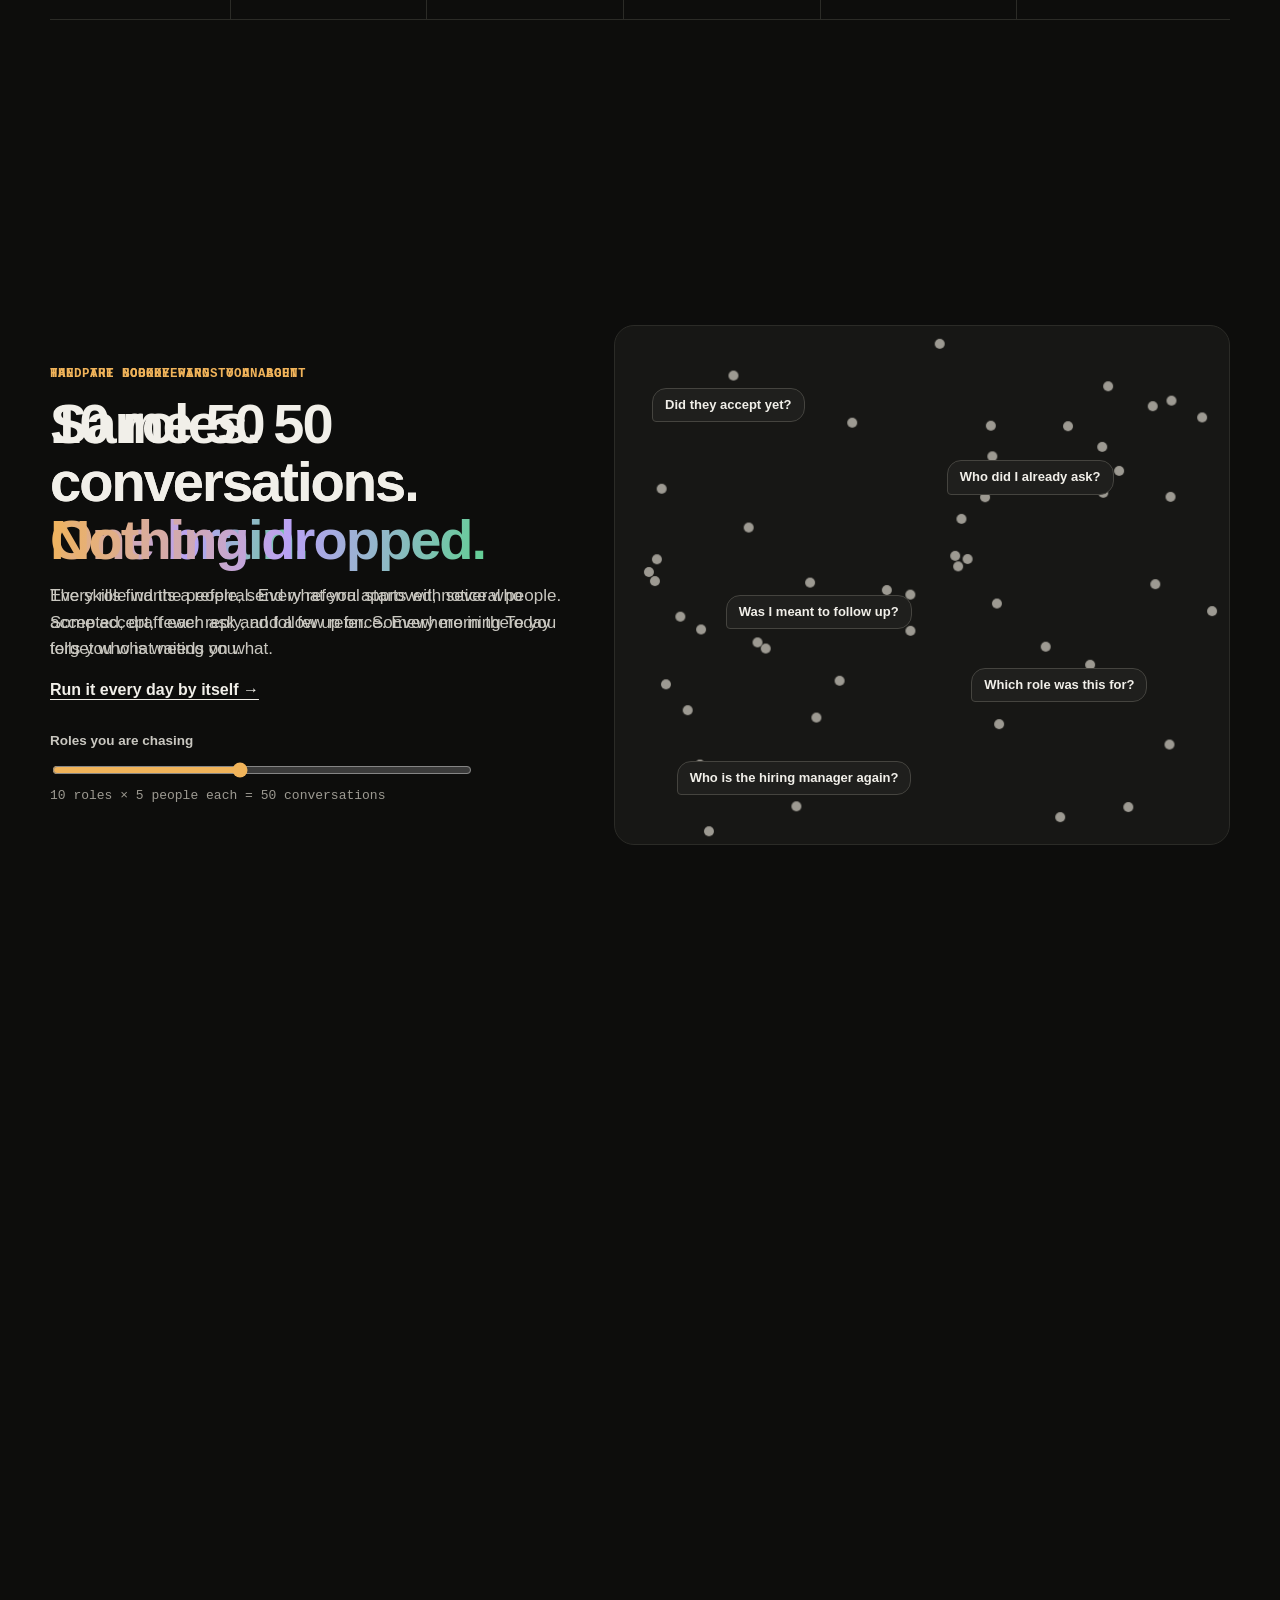
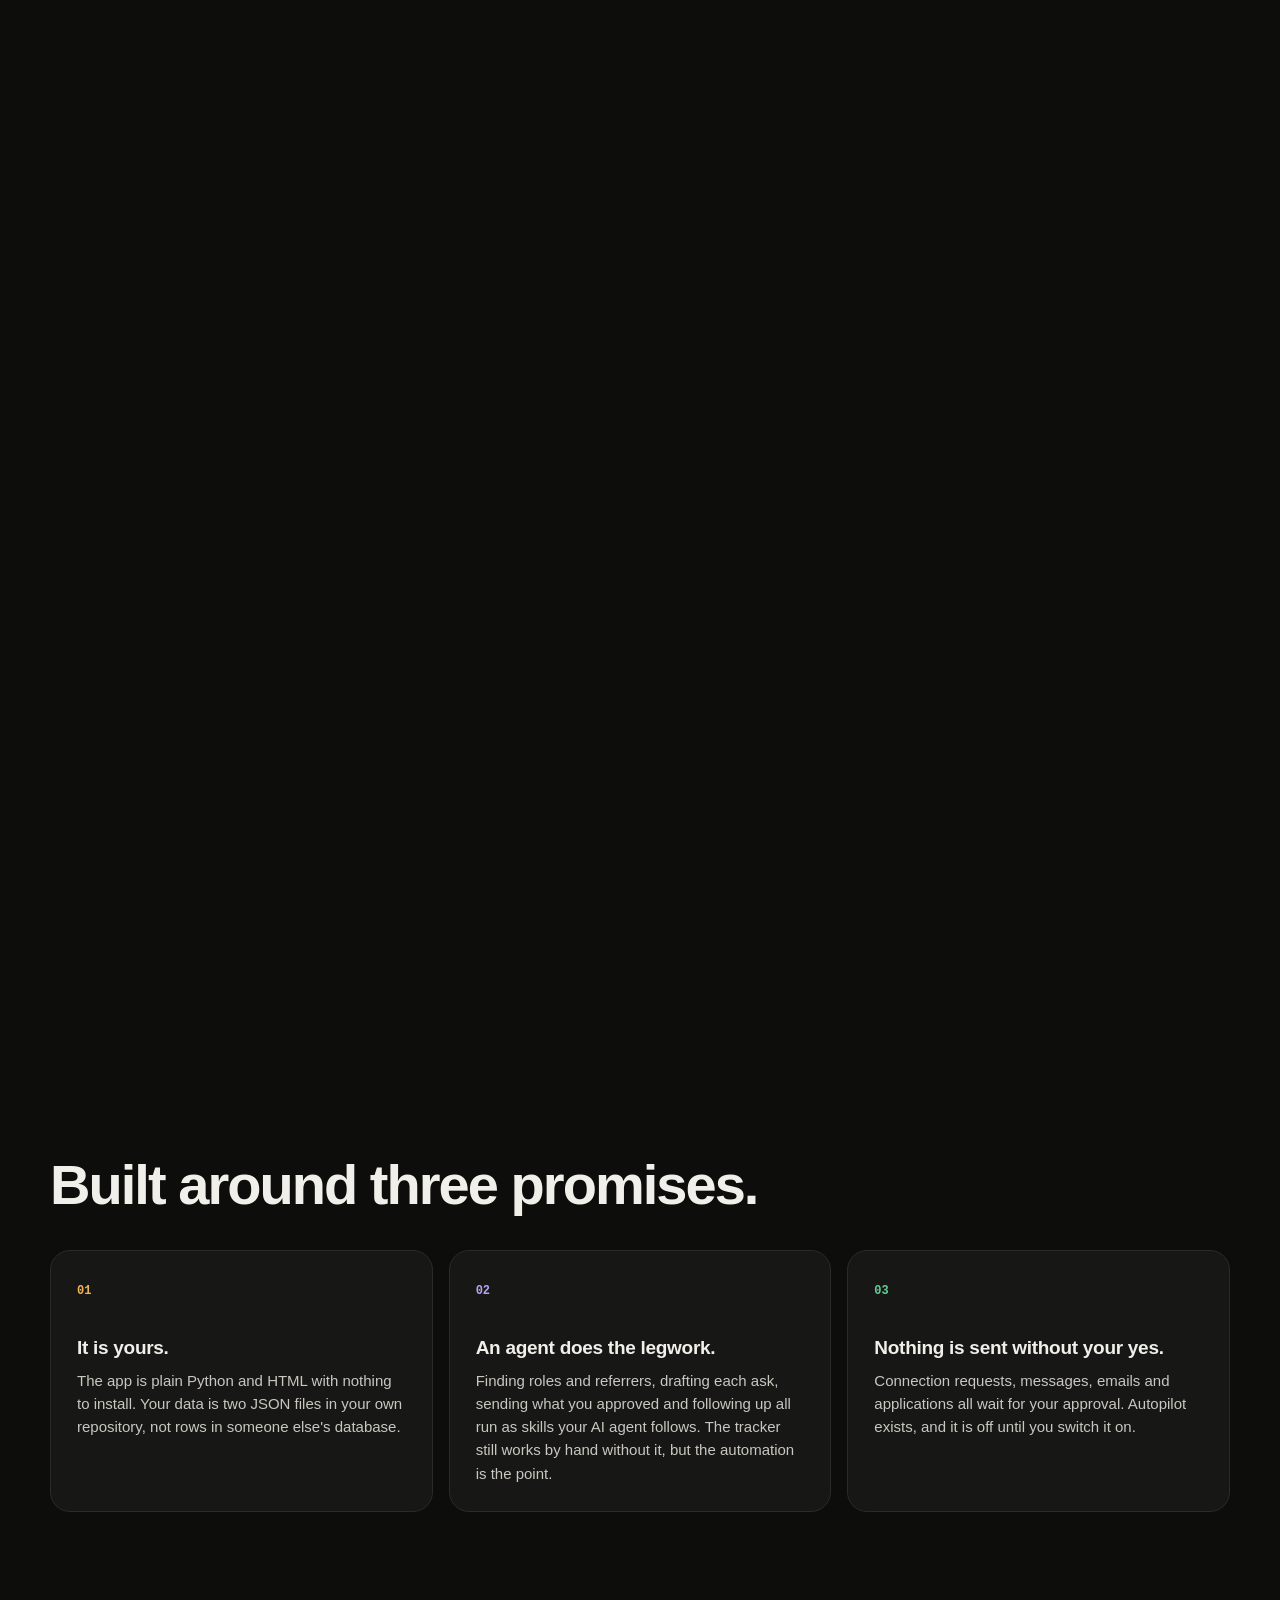
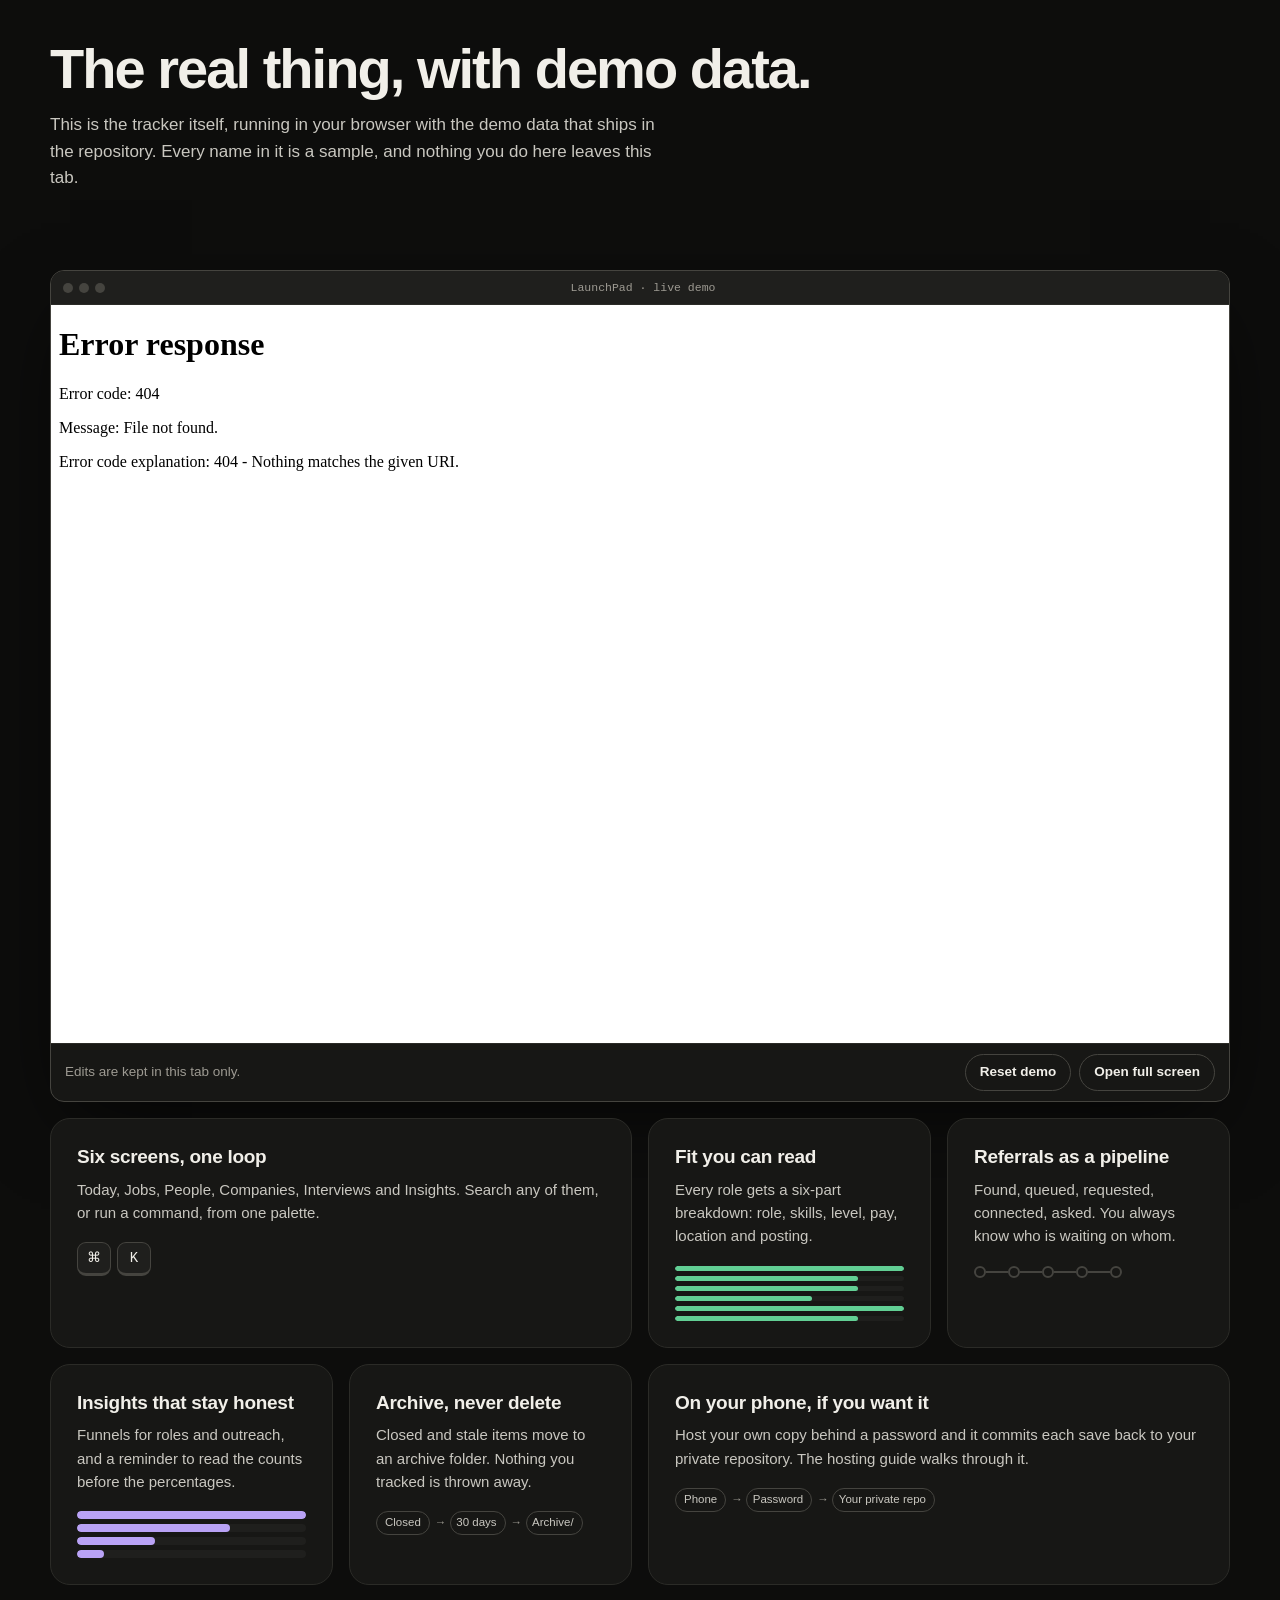
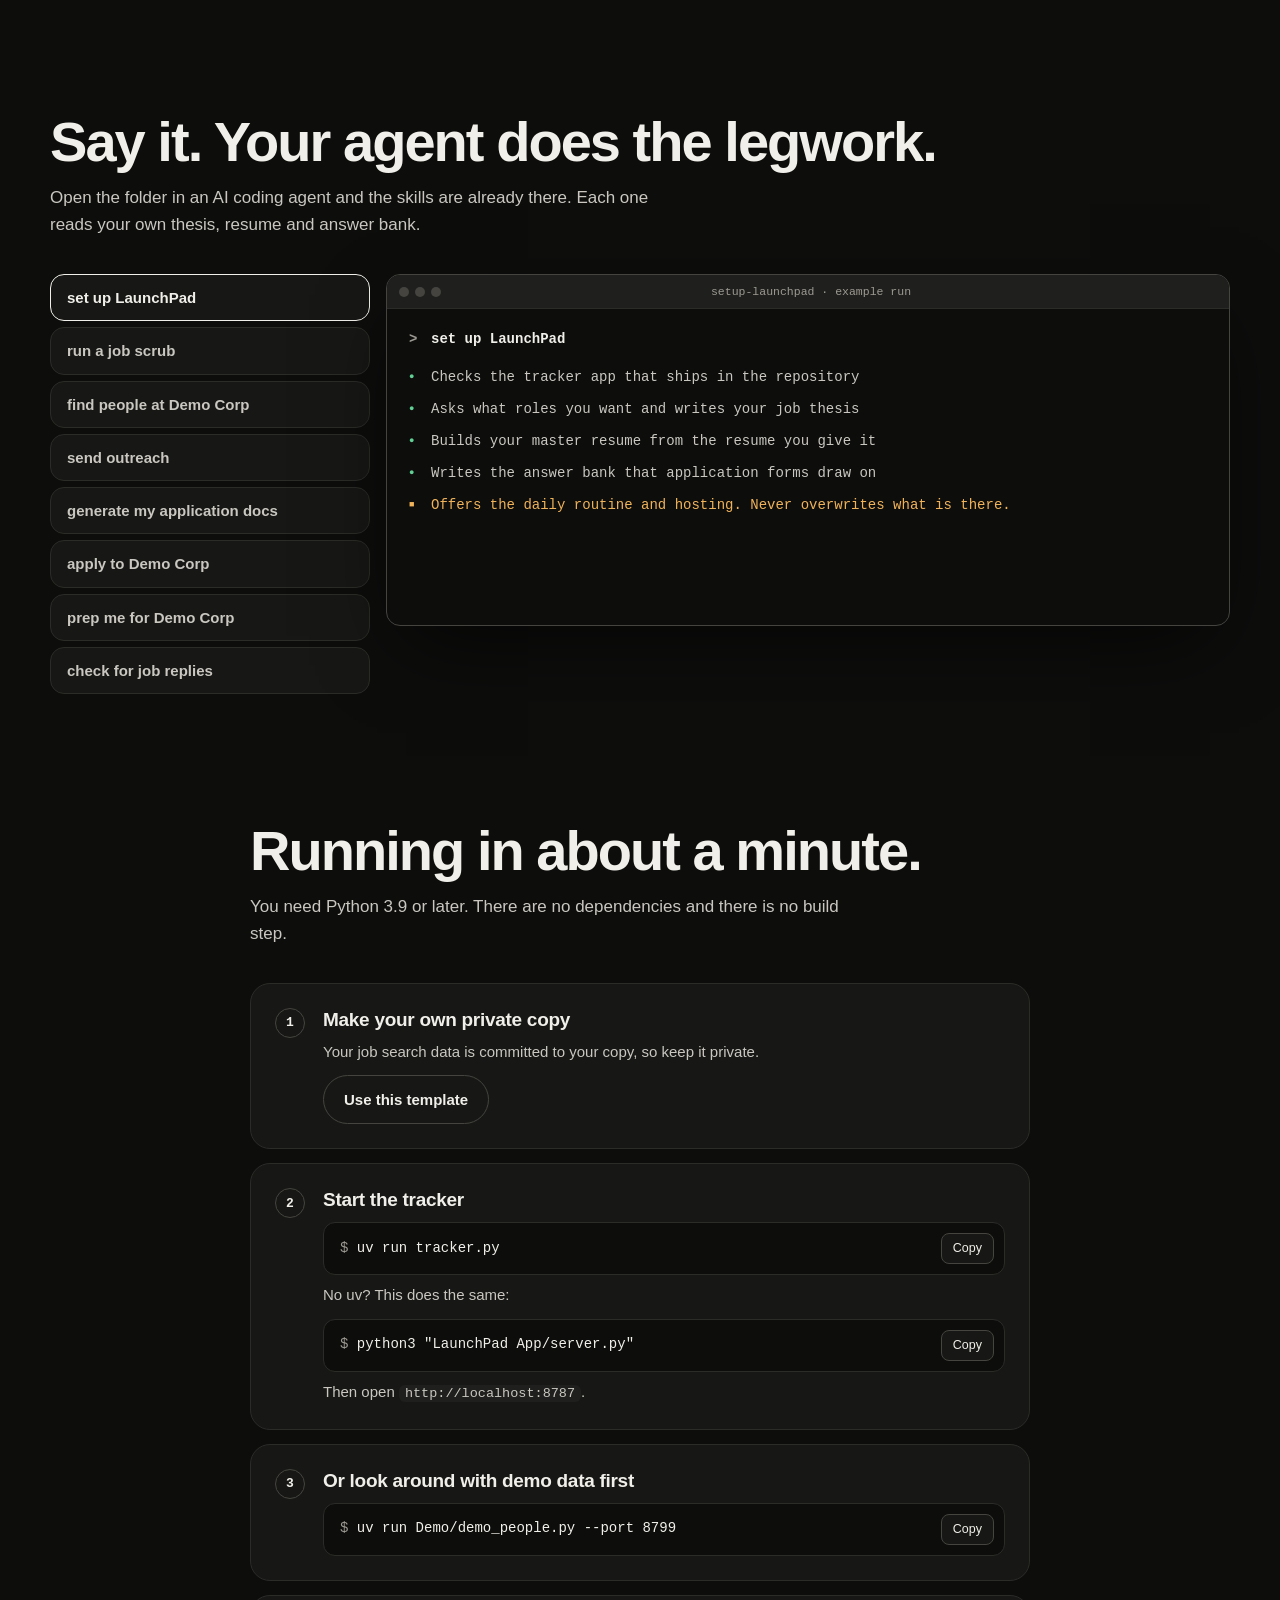
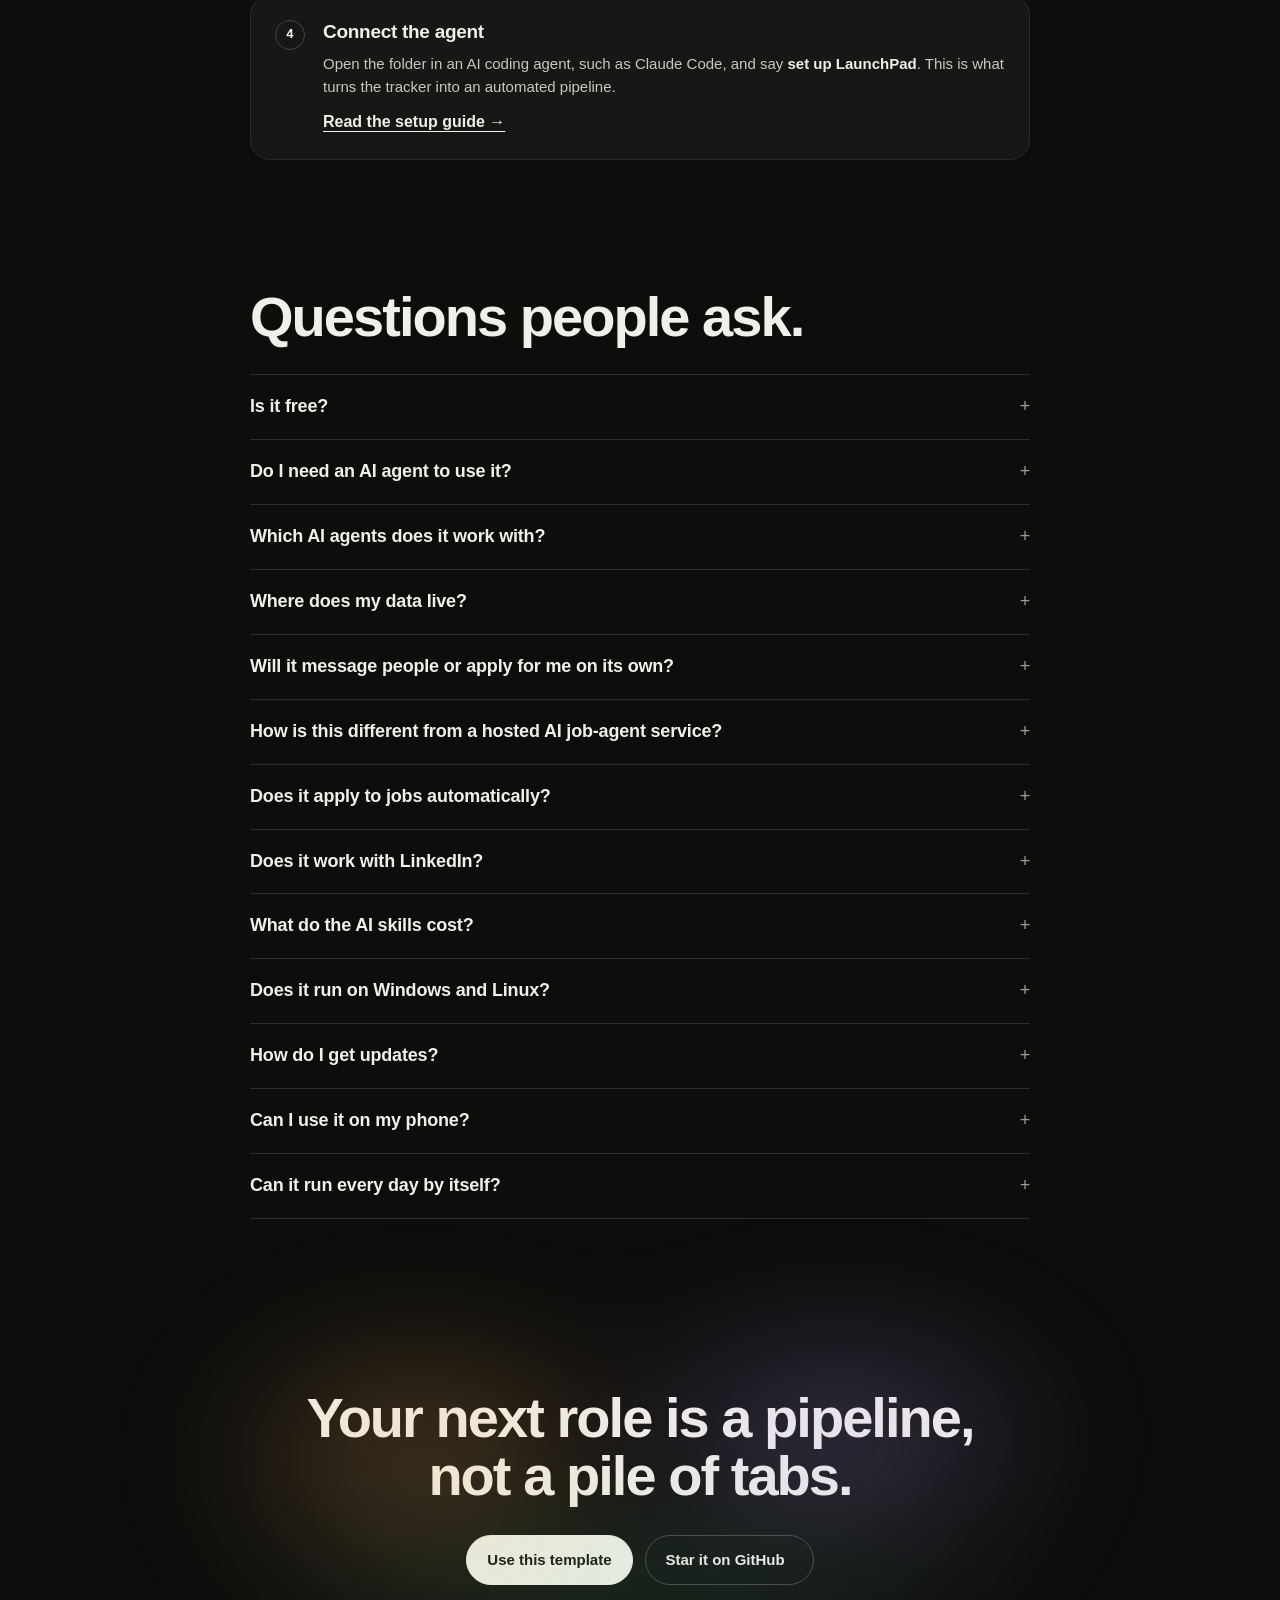
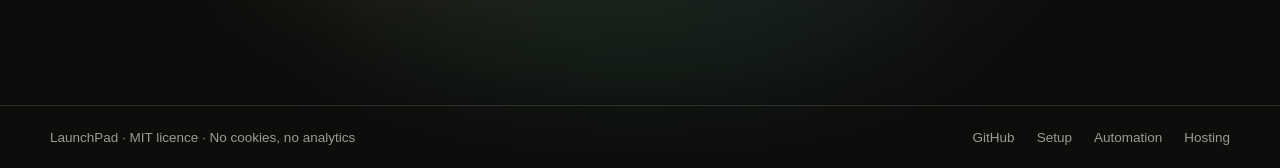
==== commit 03879d19: "Site: say AI agent instead of naming Claude throughout The skills are plain-text playbooks any agent" ====
--- a/Site/index.html
+++ b/Site/index.html
@@ -4,7 +4,7 @@
 <meta charset="utf-8">
 <meta name="viewport" content="width=device-width,initial-scale=1">
 <title>LaunchPad — run your job search like a launch</title>
-<meta name="description" content="LaunchPad is a free, open-source job search command center that runs on your own computer: a tracker for roles, people, companies and interviews, plus Claude skills that keep it filled.">
+<meta name="description" content="LaunchPad is a free, open-source job search command center that runs on your own computer: a tracker for roles, people, companies and interviews, plus skills your AI agent follows to keep it filled.">
 <meta property="og:title" content="LaunchPad — run your job search like a launch">
 <meta property="og:description" content="A job search command center that runs on your own computer. Find roles, find people who can refer you, apply, and follow every application to an offer in one place.">
 <meta property="og:type" content="website">
@@ -16,7 +16,7 @@
 <meta name="twitter:card" content="summary_large_image">
 <meta name="theme-color" content="#0d0d0c">
 <link rel="icon" href="data:image/svg+xml,%3Csvg xmlns='http://www.w3.org/2000/svg' viewBox='0 0 32 32'%3E%3Crect width='32' height='32' rx='8' fill='%23191917'/%3E%3Cpath d='M16 6c4 3 6 7 6 12l-3 3h-6l-3-3c0-5 2-9 6-12zM13 24h6' fill='none' stroke='%23f0b35a' stroke-width='2' stroke-linecap='round' stroke-linejoin='round'/%3E%3C/svg%3E">
-<script type="application/ld+json">{"@context":"https://schema.org","@type":"SoftwareApplication","name":"LaunchPad","applicationCategory":"BusinessApplication","operatingSystem":"macOS, Linux, Windows","description":"A free, open-source job search command center that runs on your own computer: a tracker for roles, people, companies and interviews, plus Claude skills that keep it filled.","url":"https://rohinagrawal.github.io/LaunchPad/","license":"https://opensource.org/licenses/MIT","offers":{"@type":"Offer","price":"0","priceCurrency":"USD"}}</script>
+<script type="application/ld+json">{"@context":"https://schema.org","@type":"SoftwareApplication","name":"LaunchPad","applicationCategory":"BusinessApplication","operatingSystem":"macOS, Linux, Windows","description":"A free, open-source job search command center that runs on your own computer: a tracker for roles, people, companies and interviews, plus skills your AI agent follows to keep it filled.","url":"https://rohinagrawal.github.io/LaunchPad/","license":"https://opensource.org/licenses/MIT","offers":{"@type":"Offer","price":"0","priceCurrency":"USD"}}</script>
 <link rel="stylesheet" href="site.css">
 <script>try{var t=localStorage.getItem('launchpad_site_theme');if(t==='light'||t==='dark')document.documentElement.dataset.theme=t;}catch(e){}</script>
 </head>
@@ -224,7 +224,7 @@
       <div class="rv"><dt><b data-count="0">0</b></dt><dd>Dependencies to install</dd></div>
       <div class="rv"><dt><b data-count="2">2</b></dt><dd>JSON files hold your data</dd></div>
       <div class="rv"><dt><b data-count="6">6</b></dt><dd>Screens in the tracker</dd></div>
-      <div class="rv"><dt><b data-count="11">11</b></dt><dd>Job-search skills for Claude</dd></div>
+      <div class="rv"><dt><b data-count="11">11</b></dt><dd>Job-search skills for your AI agent</dd></div>
     </dl>
   </div>
 </section>
@@ -266,7 +266,7 @@
     <h2 class="rv">Built around three promises.</h2>
     <div class="grid3">
       <article class="card rv"><span class="tag amber">01</span><h3>It is yours.</h3><p>The app is plain Python and HTML with nothing to install. Your data is two JSON files in your own repository, not rows in someone else's database.</p></article>
-      <article class="card rv"><span class="tag violet">02</span><h3>An agent does the legwork.</h3><p>Finding roles and referrers, drafting each ask, sending what you approved and following up all run as skills in Claude Code. The tracker still works by hand without it, but the automation is the point.</p></article>
+      <article class="card rv"><span class="tag violet">02</span><h3>An agent does the legwork.</h3><p>Finding roles and referrers, drafting each ask, sending what you approved and following up all run as skills your AI agent follows. The tracker still works by hand without it, but the automation is the point.</p></article>
       <article class="card rv"><span class="tag green">03</span><h3>Nothing is sent without your yes.</h3><p>Connection requests, messages, emails and applications all wait for your approval. Autopilot exists, and it is off until you switch it on.</p></article>
     </div>
   </div>
@@ -309,10 +309,10 @@
 
 <section class="band" id="skills">
   <div class="wrap">
-    <h2 class="rv">Say it. Claude does the legwork.</h2>
-    <p class="sub rv">Open the folder in Claude Code and the skills are already there. Each one reads your own thesis, resume and answer bank.</p>
+    <h2 class="rv">Say it. Your agent does the legwork.</h2>
+    <p class="sub rv">Open the folder in an AI coding agent and the skills are already there. Each one reads your own thesis, resume and answer bank.</p>
     <div class="play rv">
-      <div class="asks" role="tablist" aria-label="Things to say to Claude">
+      <div class="asks" role="tablist" aria-label="Things to say to your agent">
         <button type="button" role="tab" aria-selected="true" data-skill="setup-launchpad">set up LaunchPad</button>
         <button type="button" role="tab" aria-selected="false" data-skill="job-scrub">run a job scrub</button>
         <button type="button" role="tab" aria-selected="false" data-skill="people-finder">find people at Demo Corp</button>
@@ -350,7 +350,7 @@
         <p>Then open <code>http://localhost:8787</code>.</p></div></li>
       <li class="rv"><span class="num">3</span><div><h3>Or look around with demo data first</h3>
         <div class="term"><code>uv run Demo/demo_people.py --port 8799</code><button type="button" class="copy" data-copy="uv run Demo/demo_people.py --port 8799">Copy</button></div></div></li>
-      <li class="rv"><span class="num">4</span><div><h3>Connect the agent</h3><p>Open the folder in Claude Code and say <q>set up LaunchPad</q>. This is what turns the tracker into an automated pipeline.</p>
+      <li class="rv"><span class="num">4</span><div><h3>Connect the agent</h3><p>Open the folder in an AI coding agent, such as Claude Code, and say <q>set up LaunchPad</q>. This is what turns the tracker into an automated pipeline.</p>
         <a class="textlink" href="https://github.com/rohinagrawal/LaunchPad/blob/main/Docs/Setup.md">Read the setup guide →</a></div></li>
     </ol>
   </div>
@@ -359,14 +359,15 @@
 <section class="band" id="faq">
   <div class="wrap narrow">
     <h2 class="rv">Questions people ask.</h2>
-    <details class="rv"><summary>Is it free?</summary><p>Yes. LaunchPad is open source under the MIT licence. The skills run in Claude Code, which you bring yourself.</p></details>
-    <details class="rv"><summary>Do I need Claude to use it?</summary><p>For the automation, yes. Searching for roles, finding referrers, drafting and sending outreach, filling forms and interview prep are skills that run in Claude Code. Without it you still have the whole tracker, filled in by hand.</p></details>
+    <details class="rv"><summary>Is it free?</summary><p>Yes. LaunchPad is open source under the MIT licence. The skills run in an AI agent that you bring yourself.</p></details>
+    <details class="rv"><summary>Do I need an AI agent to use it?</summary><p>For the automation, yes. Searching for roles, finding referrers, drafting and sending outreach, filling forms and interview prep are skills an AI agent runs for you. Without one you still have the whole tracker, filled in by hand.</p></details>
+    <details class="rv"><summary>Which AI agents does it work with?</summary><p>The skills are plain-text playbooks in the repository, so any agent that reads a project folder can follow them. The steps that act for you, such as searching LinkedIn, sending outreach and filling forms, need an agent that can drive a browser and read your email. The guides walk through the setup with Claude Code.</p></details>
     <details class="rv"><summary>Where does my data live?</summary><p>In two JSON files, <code>Data/data.json</code> and <code>Data/contacts.json</code>, inside your own copy of the repository. Keep that copy private.</p></details>
     <details class="rv"><summary>Will it message people or apply for me on its own?</summary><p>Not unless you say so. Each message and application waits for your approval. Autopilot is opt-in and you choose its rules.</p></details>
-    <details class="rv"><summary>How is this different from a hosted AI job-agent service?</summary><p>LaunchPad runs on your own computer, costs nothing and is open source, so you can read and change all of it. There is no account, and your applications and contacts never sit on someone else's servers. The trade-off is that you set it up yourself and bring Claude Code for the AI parts.</p></details>
+    <details class="rv"><summary>How is this different from a hosted AI job-agent service?</summary><p>LaunchPad runs on your own computer, costs nothing and is open source, so you can read and change all of it. There is no account, and your applications and contacts never sit on someone else's servers. The trade-off is that you set it up yourself and bring your own AI agent for the automation.</p></details>
     <details class="rv"><summary>Does it apply to jobs automatically?</summary><p>It fills the application form from your answer bank and resume, then stops. You read it and press Submit yourself, and the card moves to Applied.</p></details>
     <details class="rv"><summary>Does it work with LinkedIn?</summary><p>Yes. One skill searches LinkedIn Jobs in your own logged-in browser, another finds people who could refer you and sends the connection requests you approved, within the daily and weekly limits you set. Referral asks can go by LinkedIn message or by email.</p></details>
-    <details class="rv"><summary>What do the AI skills cost?</summary><p>LaunchPad itself is free. The skills run in Claude Code, which uses your own Claude plan. The tracker by itself needs no plan.</p></details>
+    <details class="rv"><summary>What do the AI skills cost?</summary><p>LaunchPad itself is free. The skills run in your own AI agent, on whatever plan you already have for it. The tracker by itself needs none.</p></details>
     <details class="rv"><summary>Does it run on Windows and Linux?</summary><p>The tracker is plain Python and a web page, so it should run anywhere Python 3.9 does. It is developed and tested on macOS.</p></details>
     <details class="rv"><summary>How do I get updates?</summary><p>Keep your private copy pointed at the public repository as an upstream and pull from it. The <a href="https://github.com/rohinagrawal/LaunchPad/blob/main/Docs/Setup.md">setup guide</a> shows how.</p></details>
     <details class="rv"><summary>Can I use it on my phone?</summary><p>Yes, if you host a copy. The <a href="https://github.com/rohinagrawal/LaunchPad/blob/main/Docs/Hosting.md">hosting guide</a> puts the tracker online behind a password.</p></details>
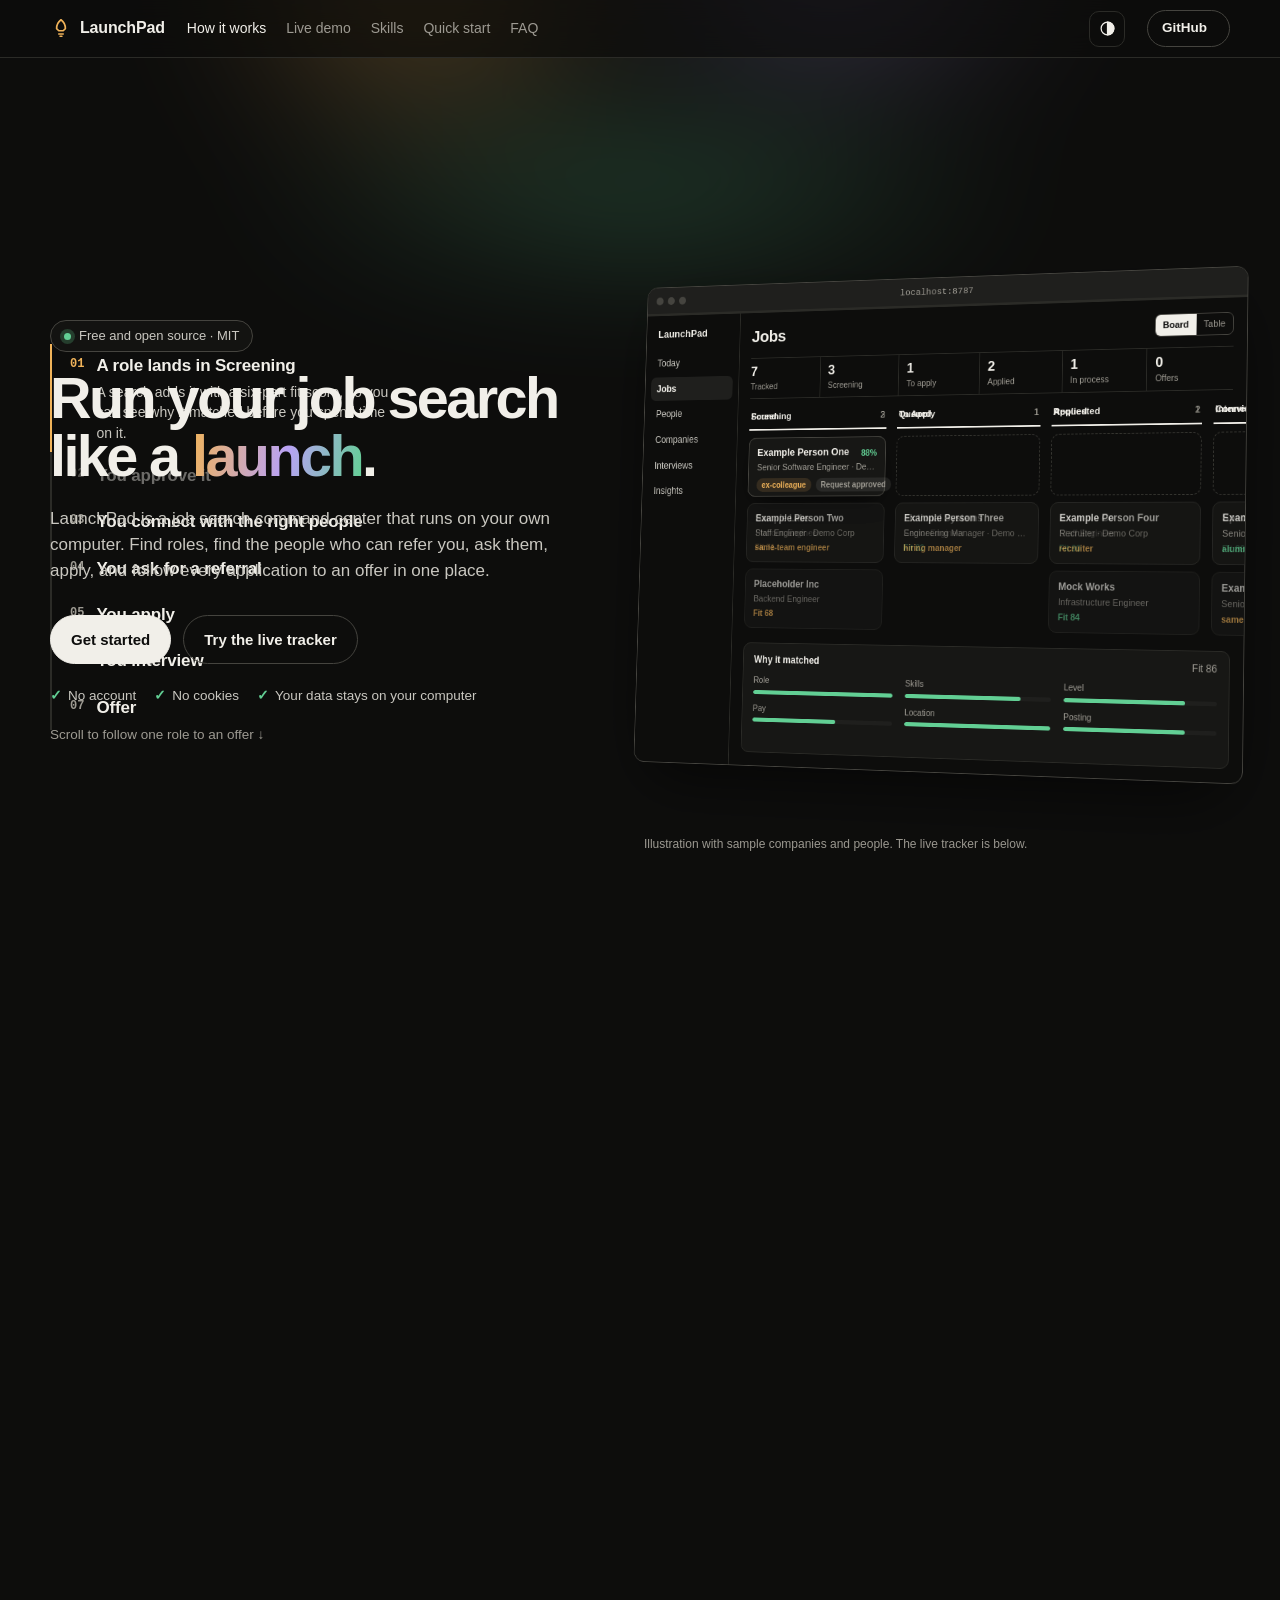
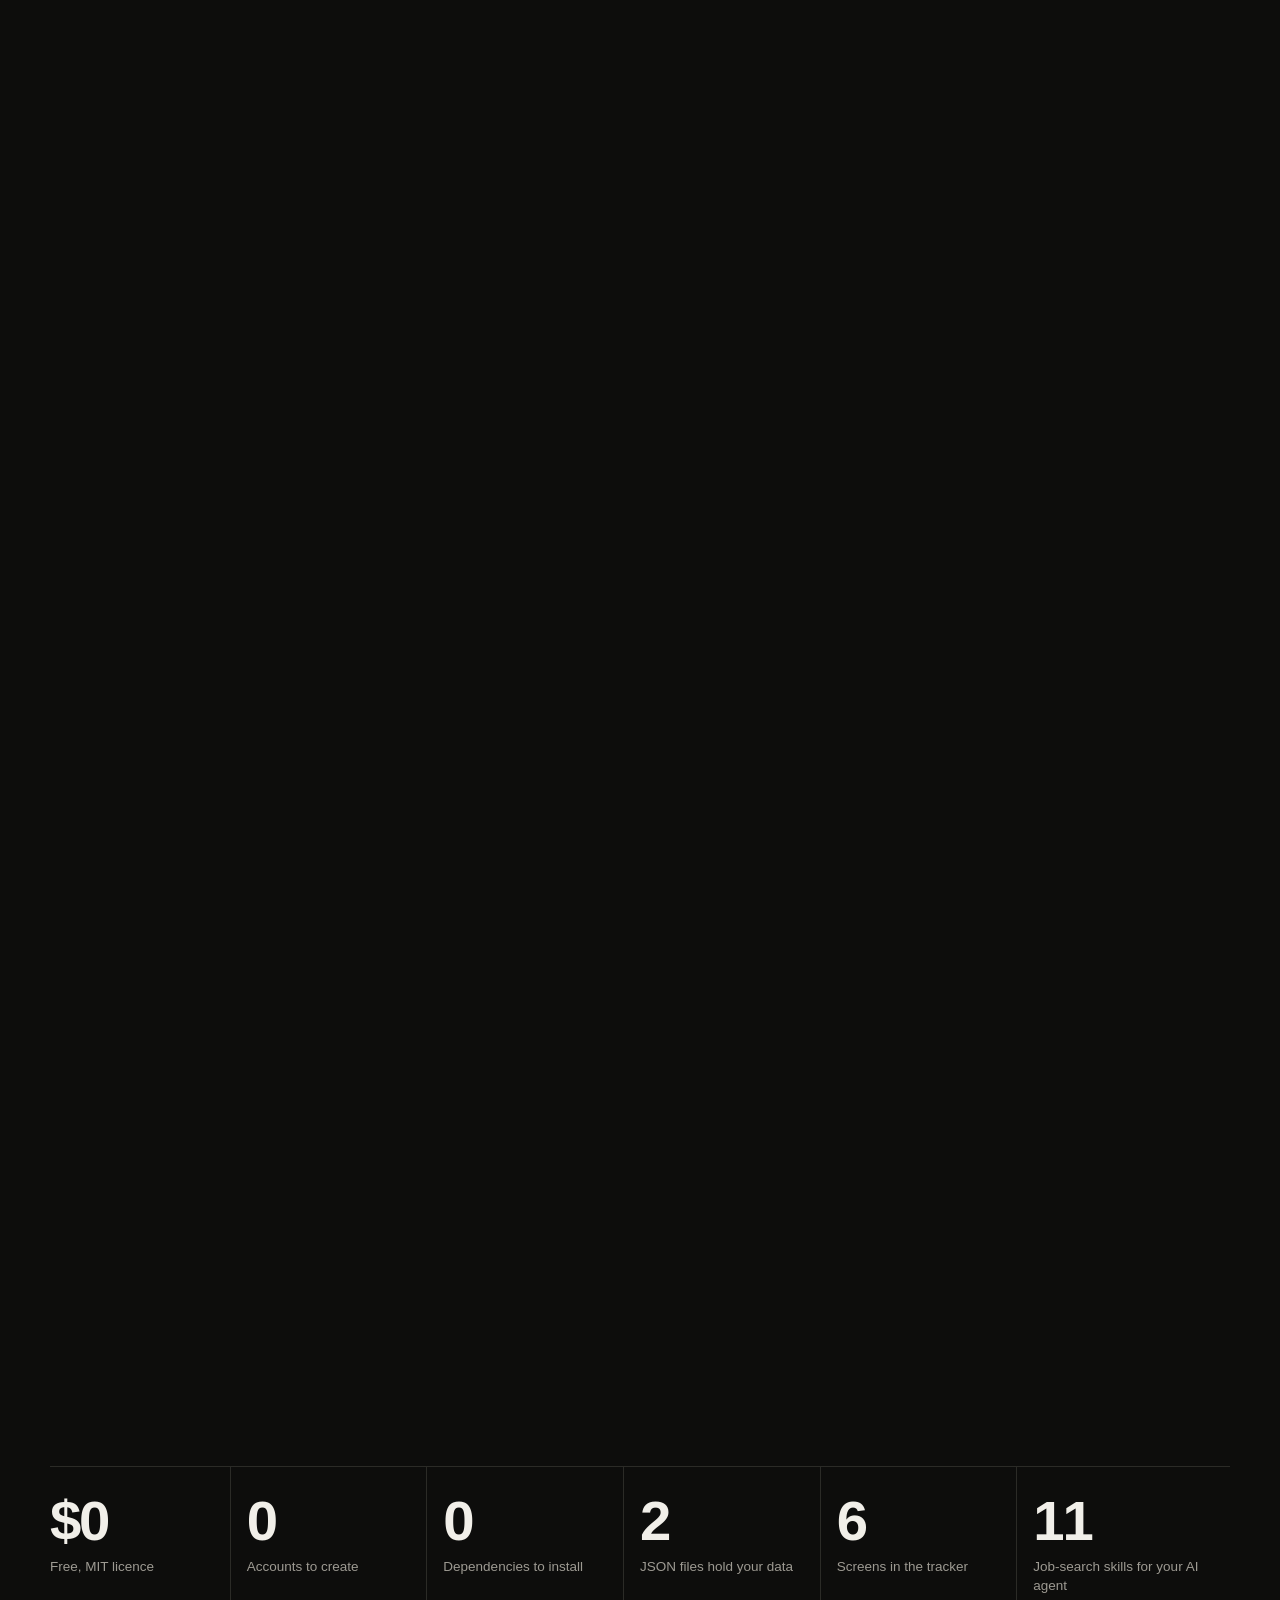
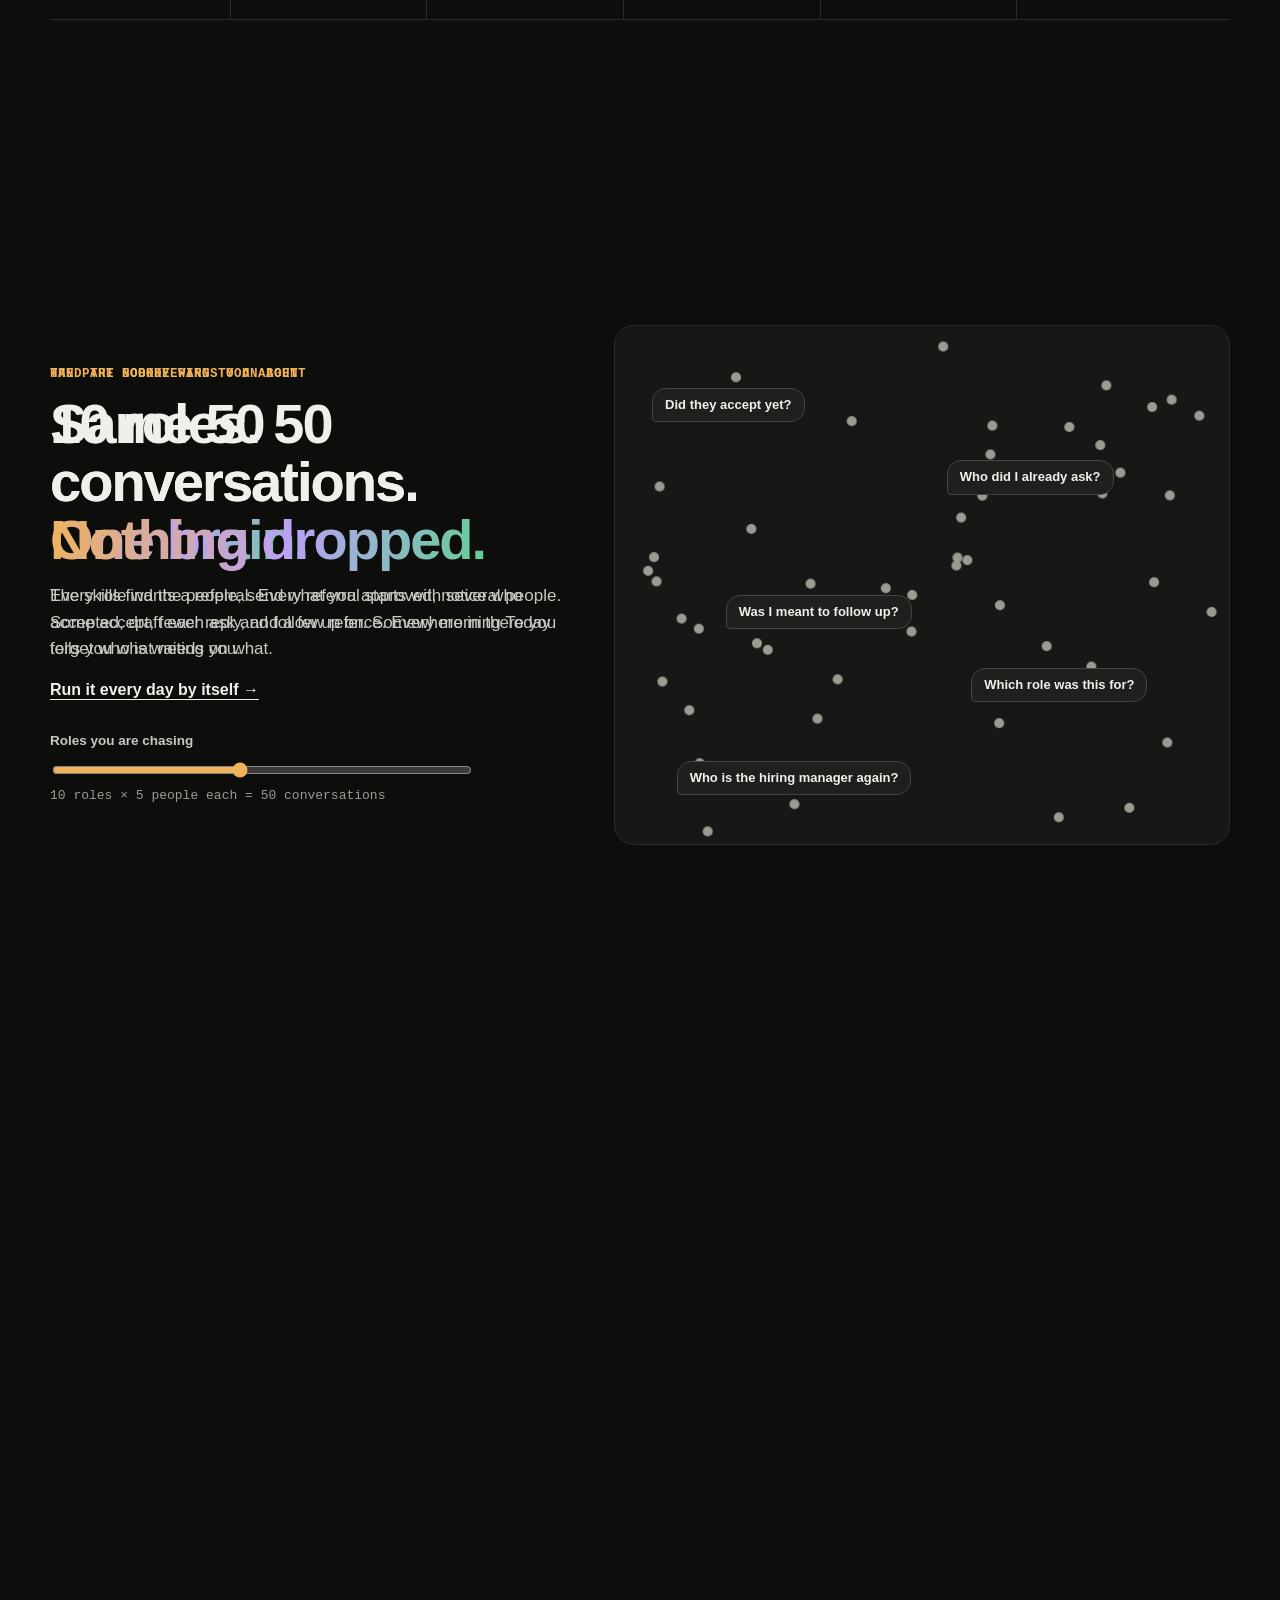
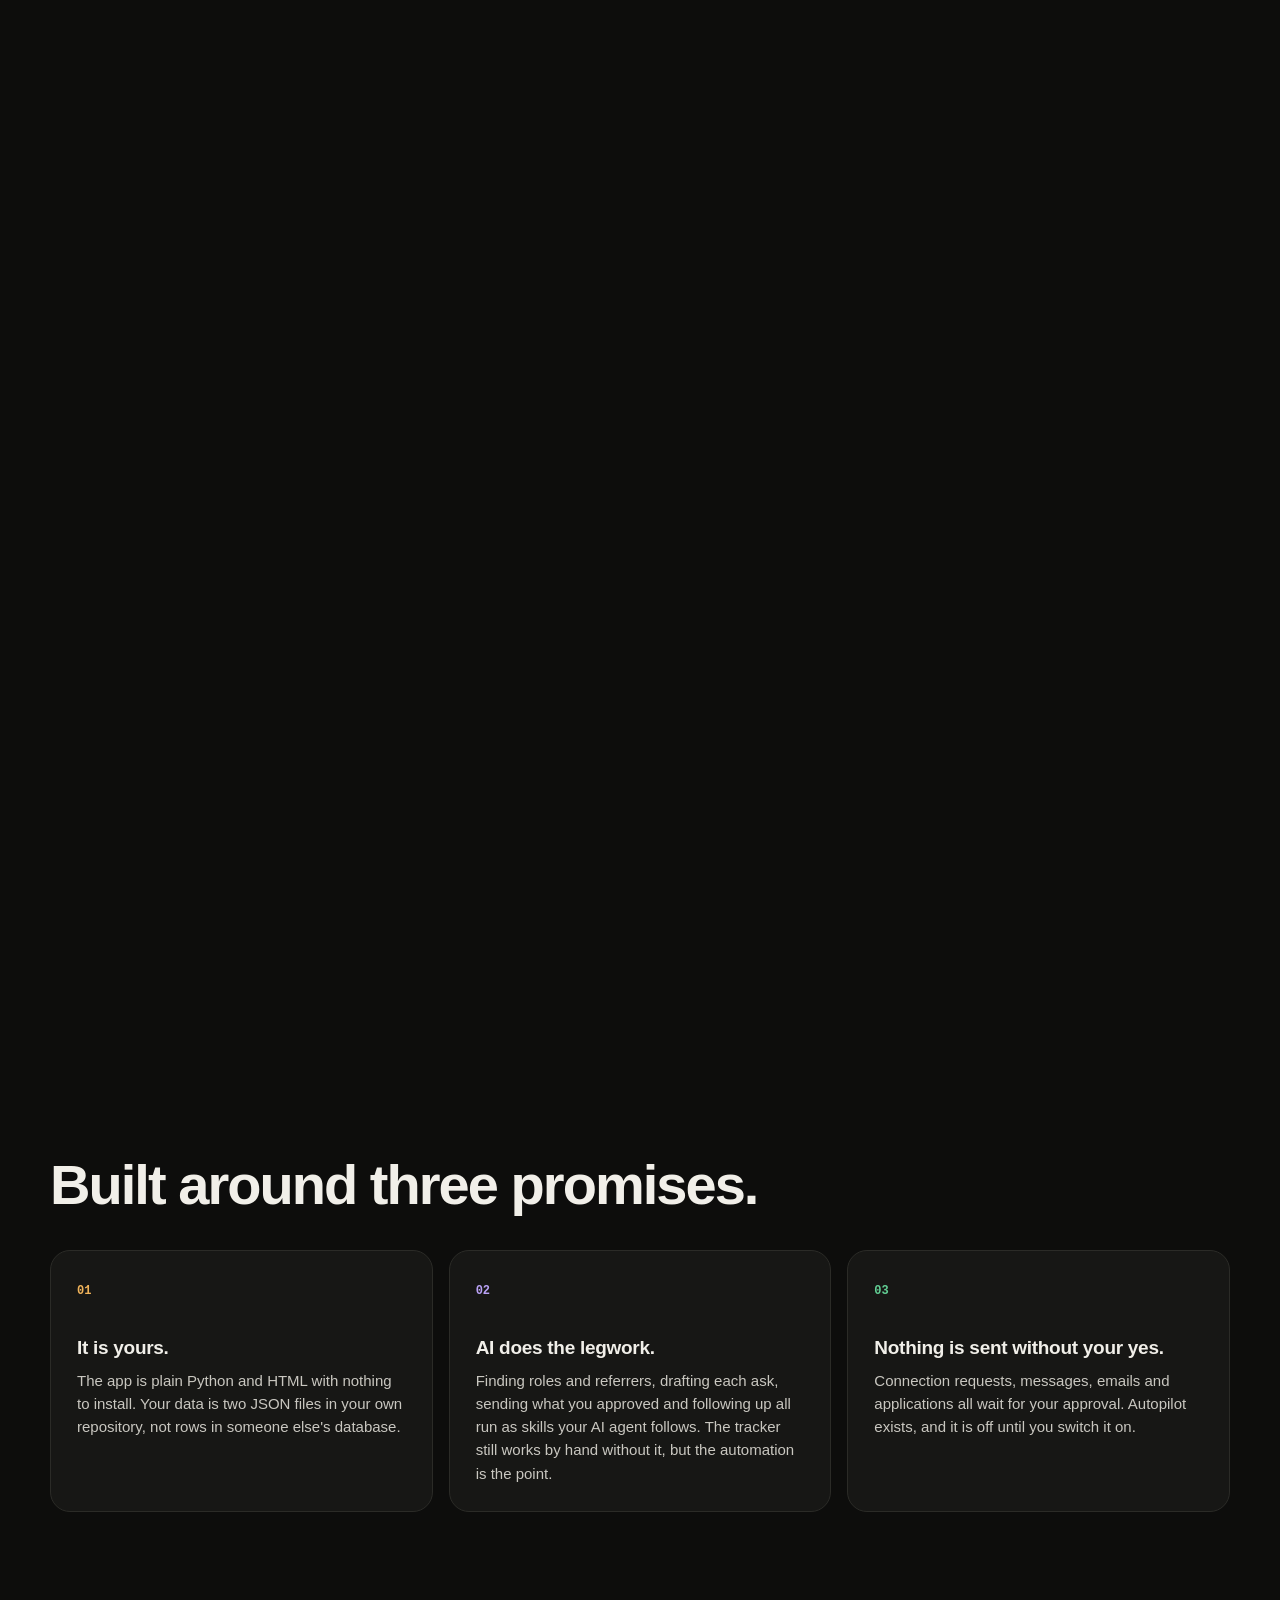
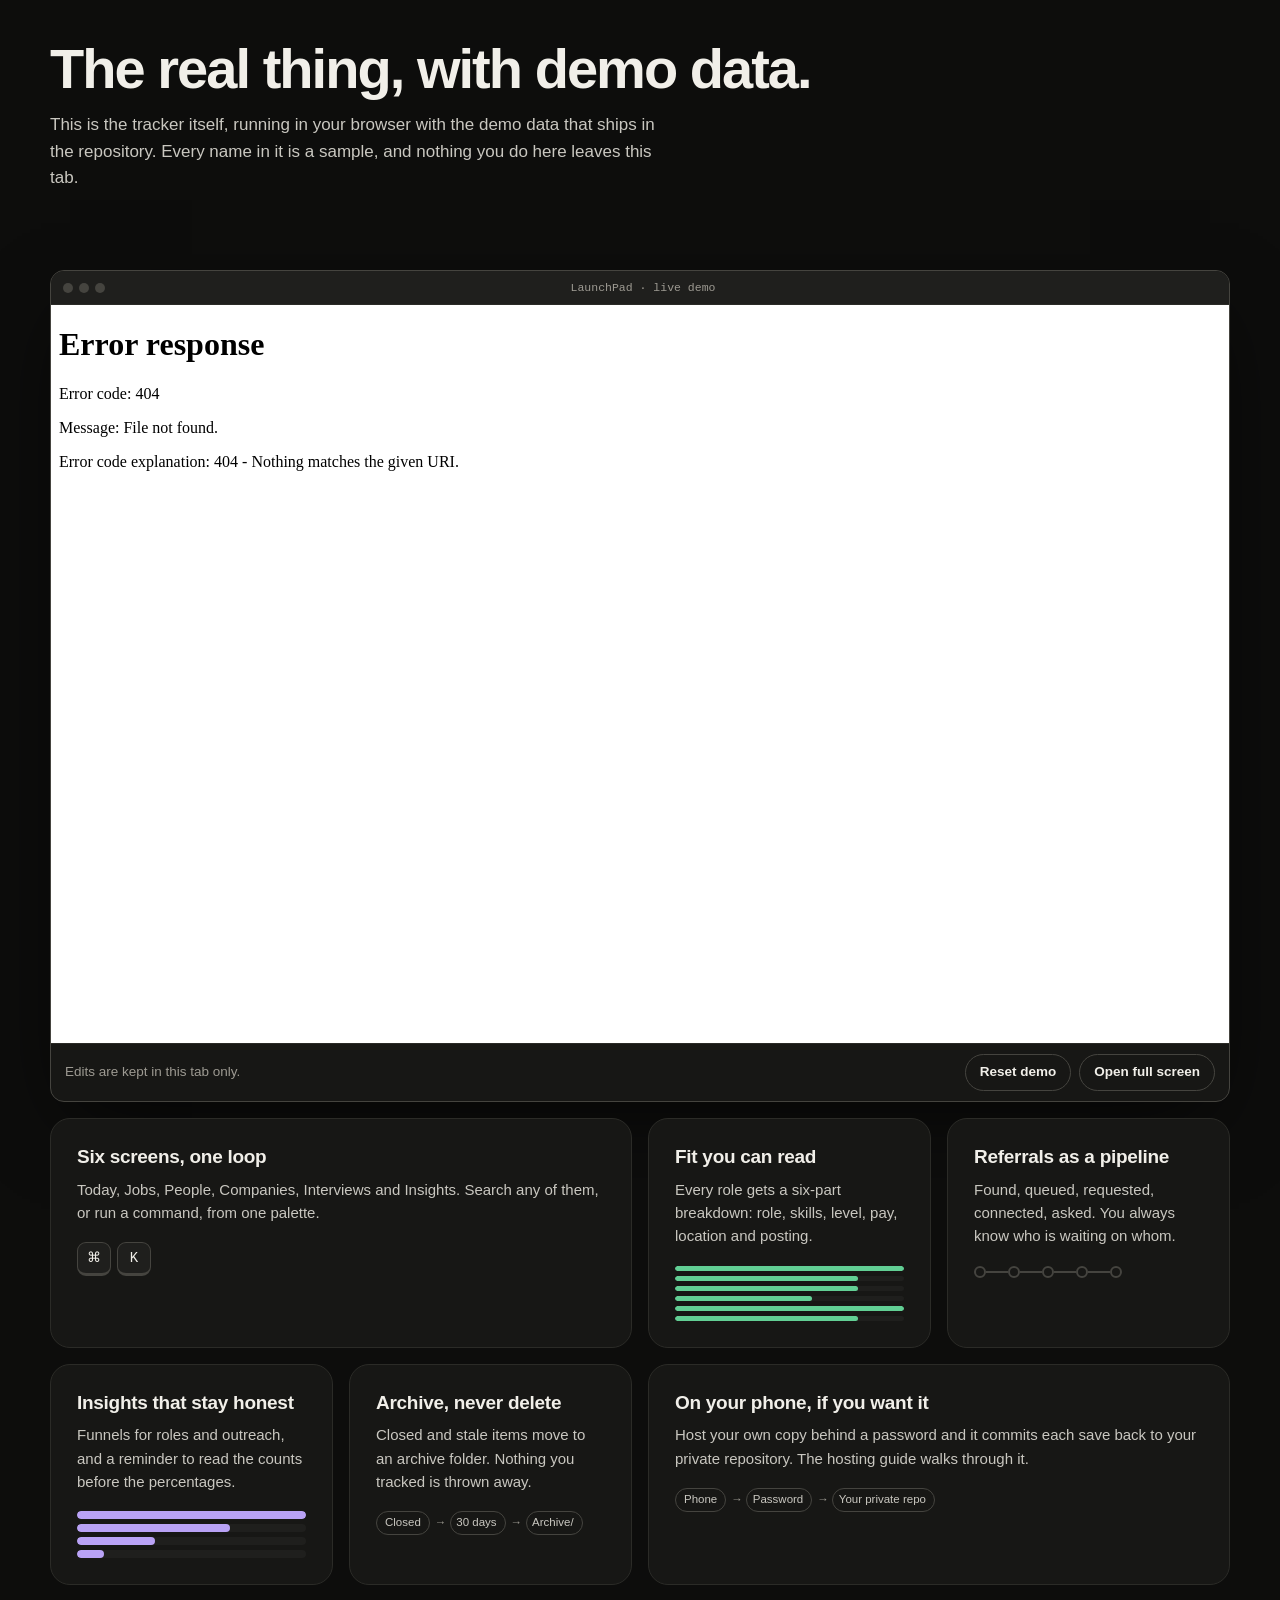
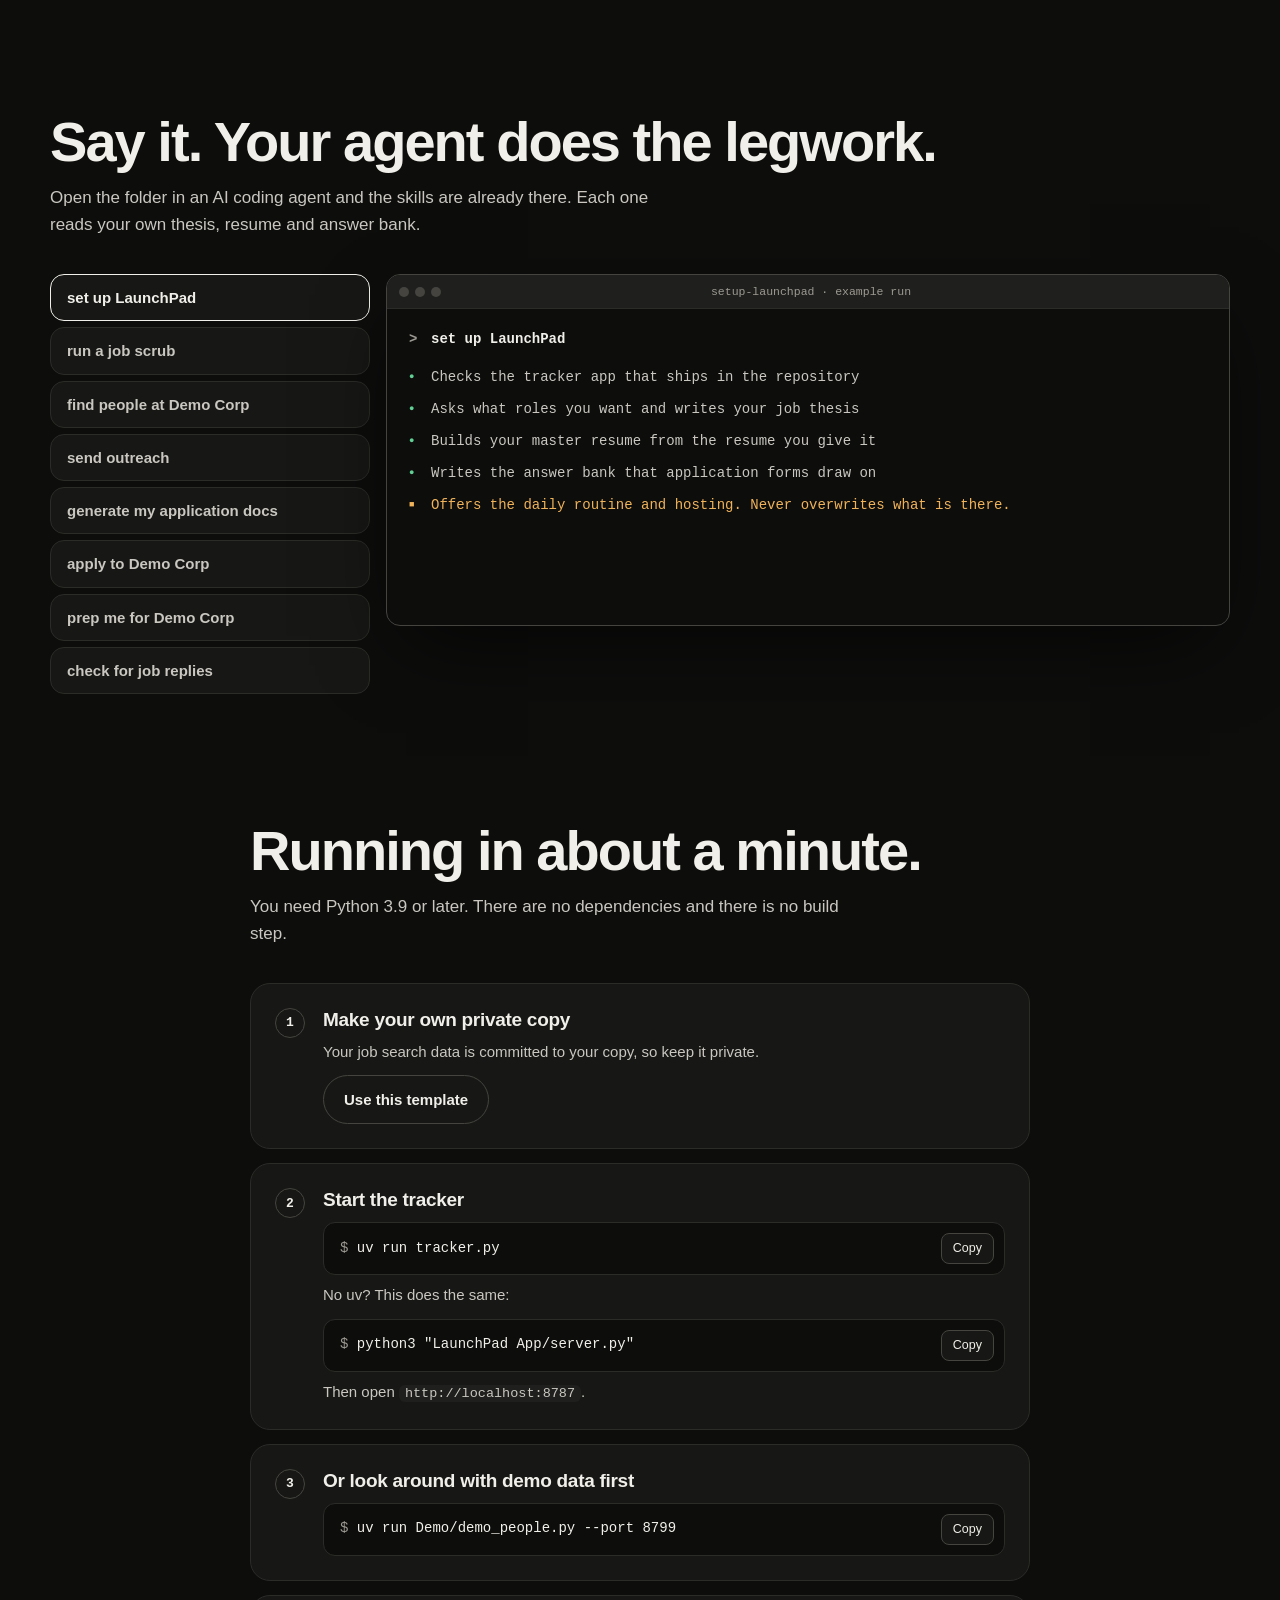
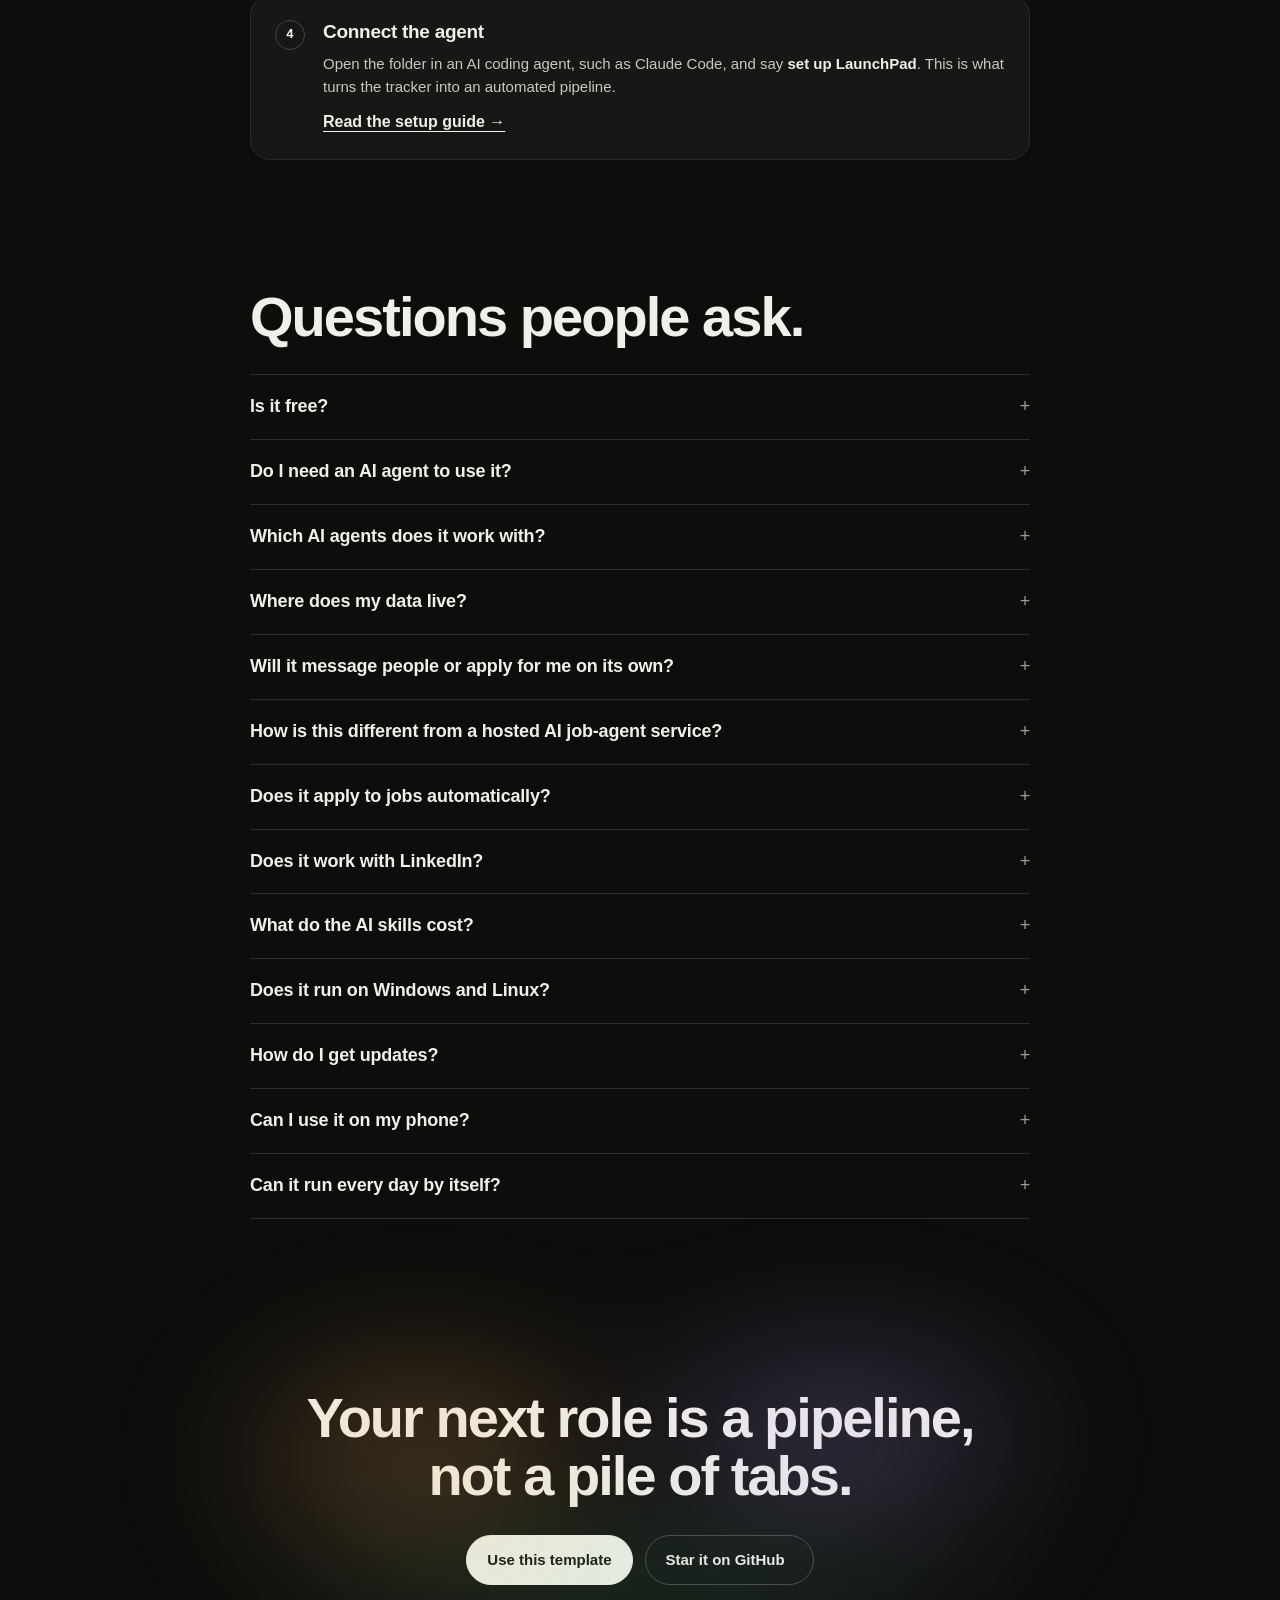
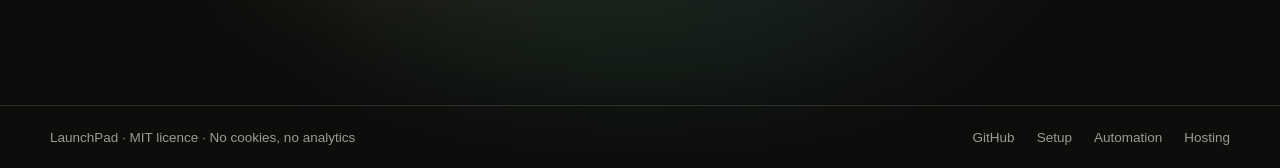
==== commit 1a98580d: "Wording: AI does the legwork Co-Authored-By: Claude Opus 5.5 <noreply@anthropic.com>" ====
--- a/Site/index.html
+++ b/Site/index.html
@@ -266,7 +266,7 @@
     <h2 class="rv">Built around three promises.</h2>
     <div class="grid3">
       <article class="card rv"><span class="tag amber">01</span><h3>It is yours.</h3><p>The app is plain Python and HTML with nothing to install. Your data is two JSON files in your own repository, not rows in someone else's database.</p></article>
-      <article class="card rv"><span class="tag violet">02</span><h3>An agent does the legwork.</h3><p>Finding roles and referrers, drafting each ask, sending what you approved and following up all run as skills your AI agent follows. The tracker still works by hand without it, but the automation is the point.</p></article>
+      <article class="card rv"><span class="tag violet">02</span><h3>AI does the legwork.</h3><p>Finding roles and referrers, drafting each ask, sending what you approved and following up all run as skills your AI agent follows. The tracker still works by hand without it, but the automation is the point.</p></article>
       <article class="card rv"><span class="tag green">03</span><h3>Nothing is sent without your yes.</h3><p>Connection requests, messages, emails and applications all wait for your approval. Autopilot exists, and it is off until you switch it on.</p></article>
     </div>
   </div>
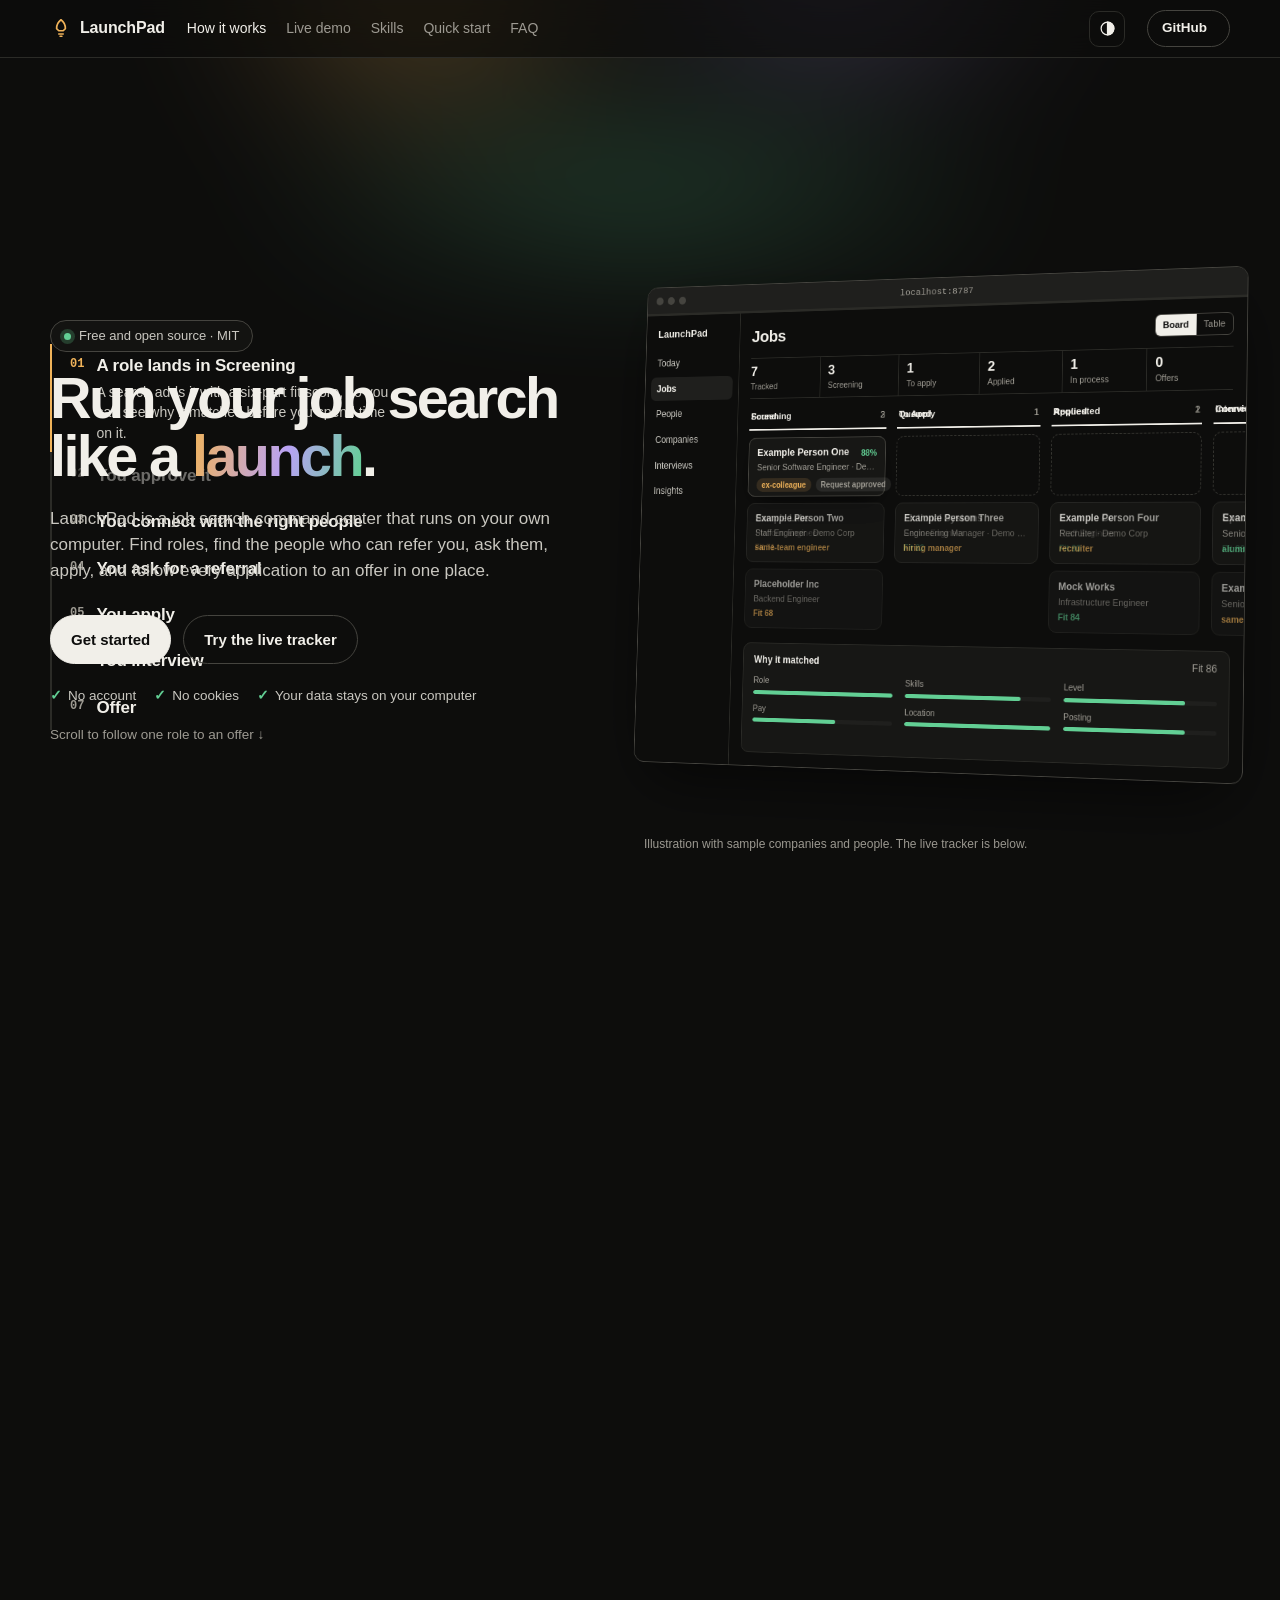
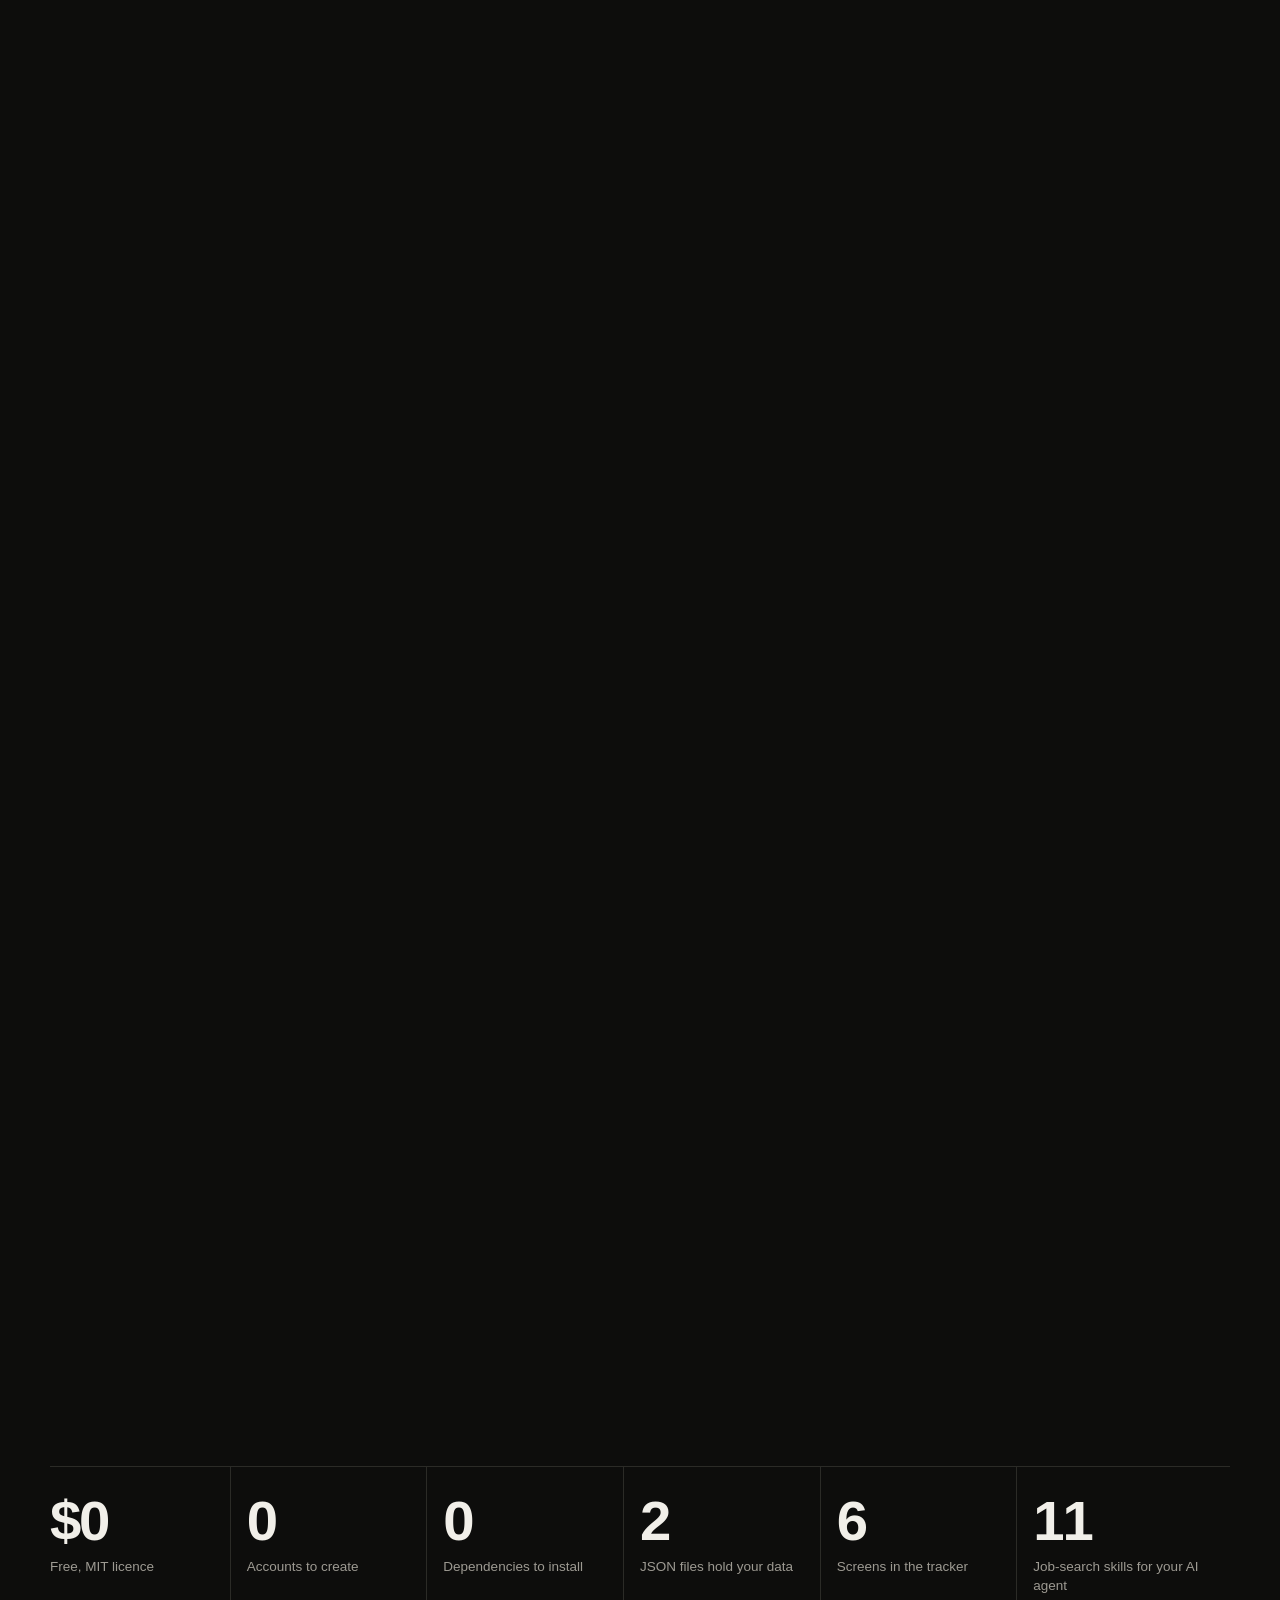
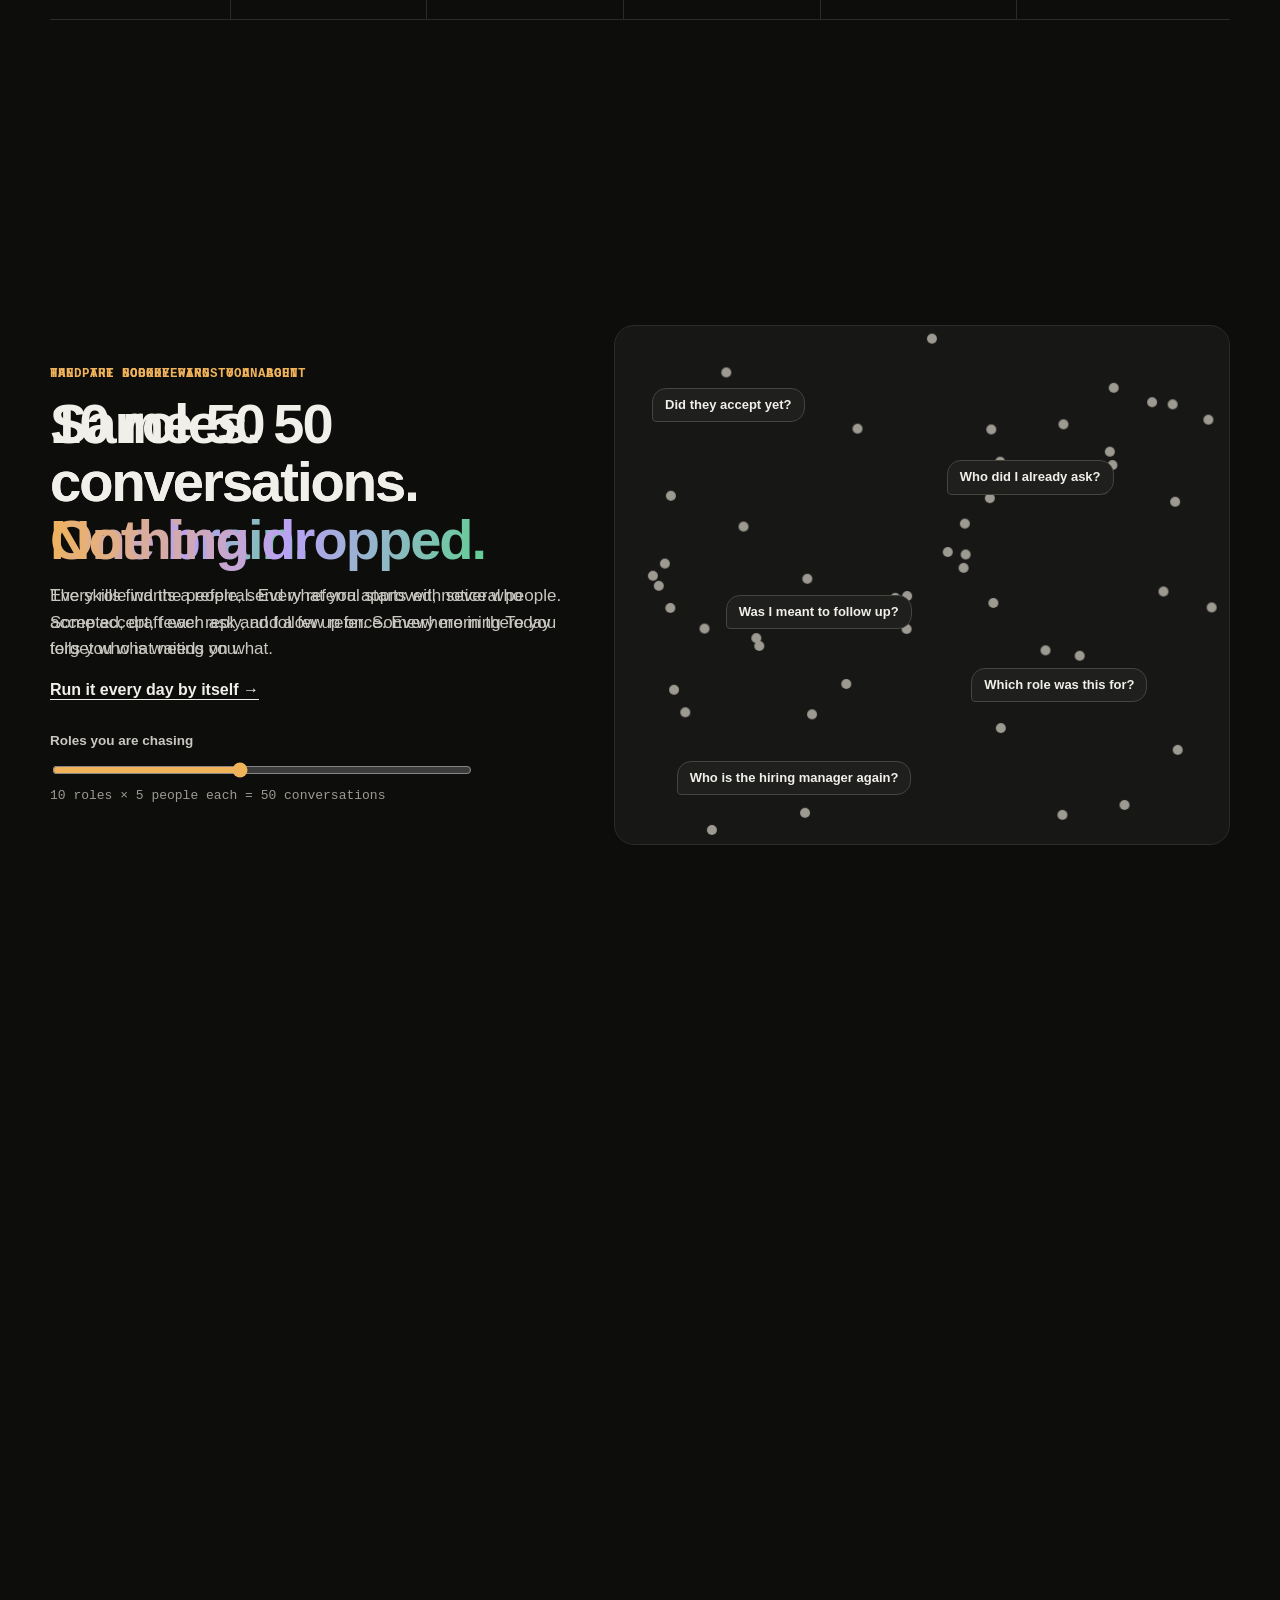
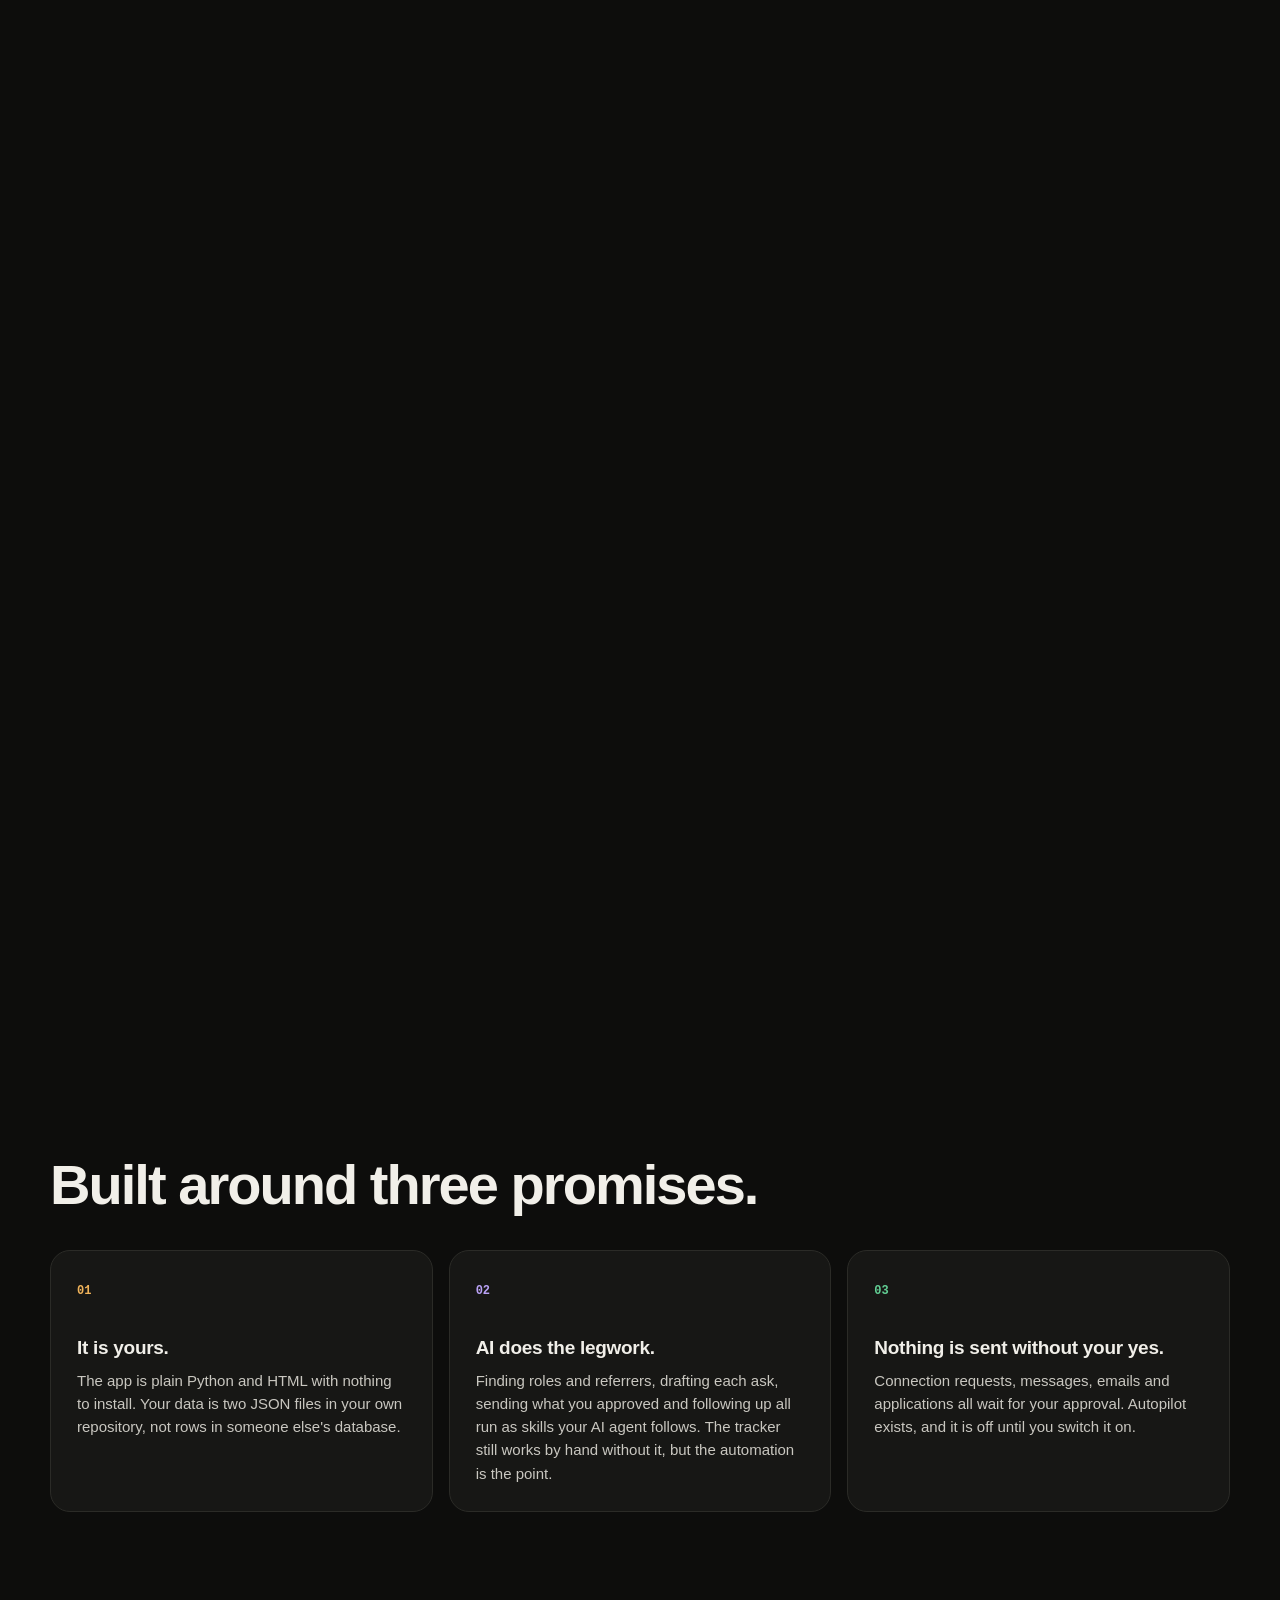
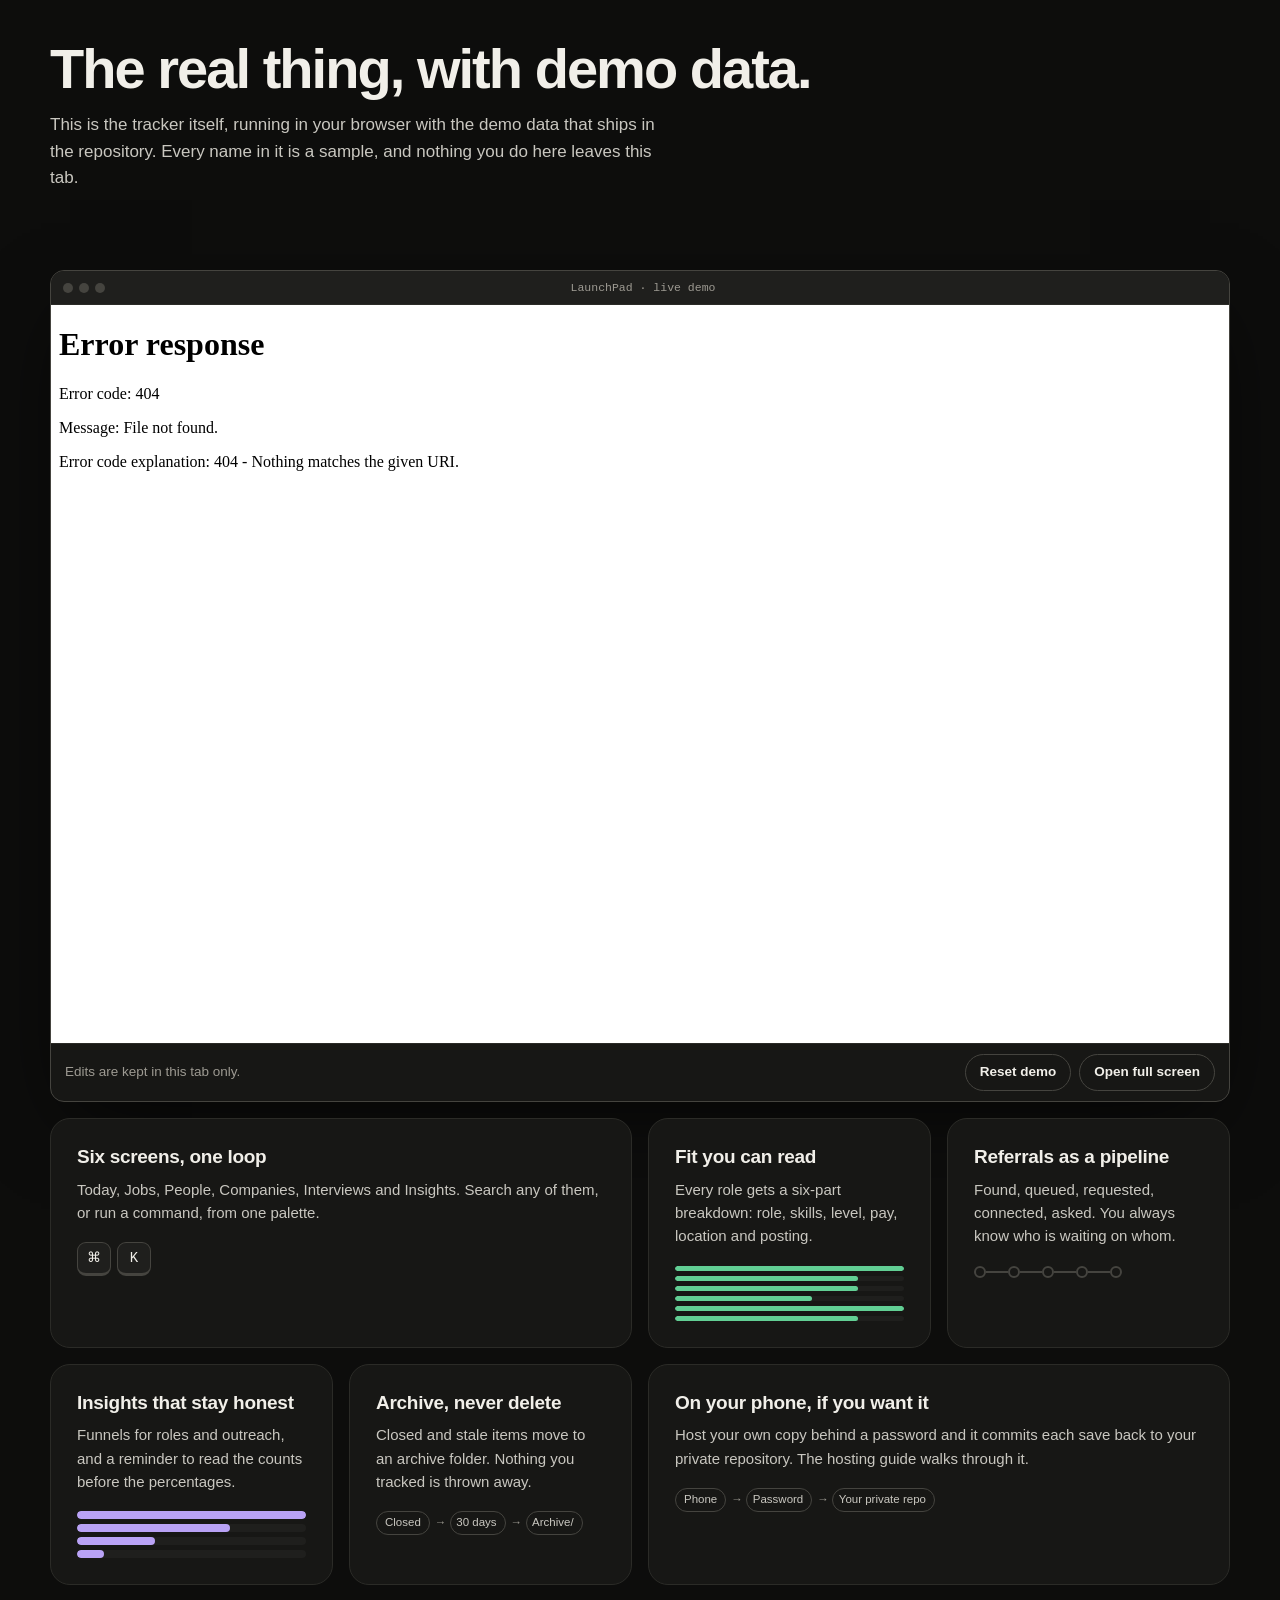
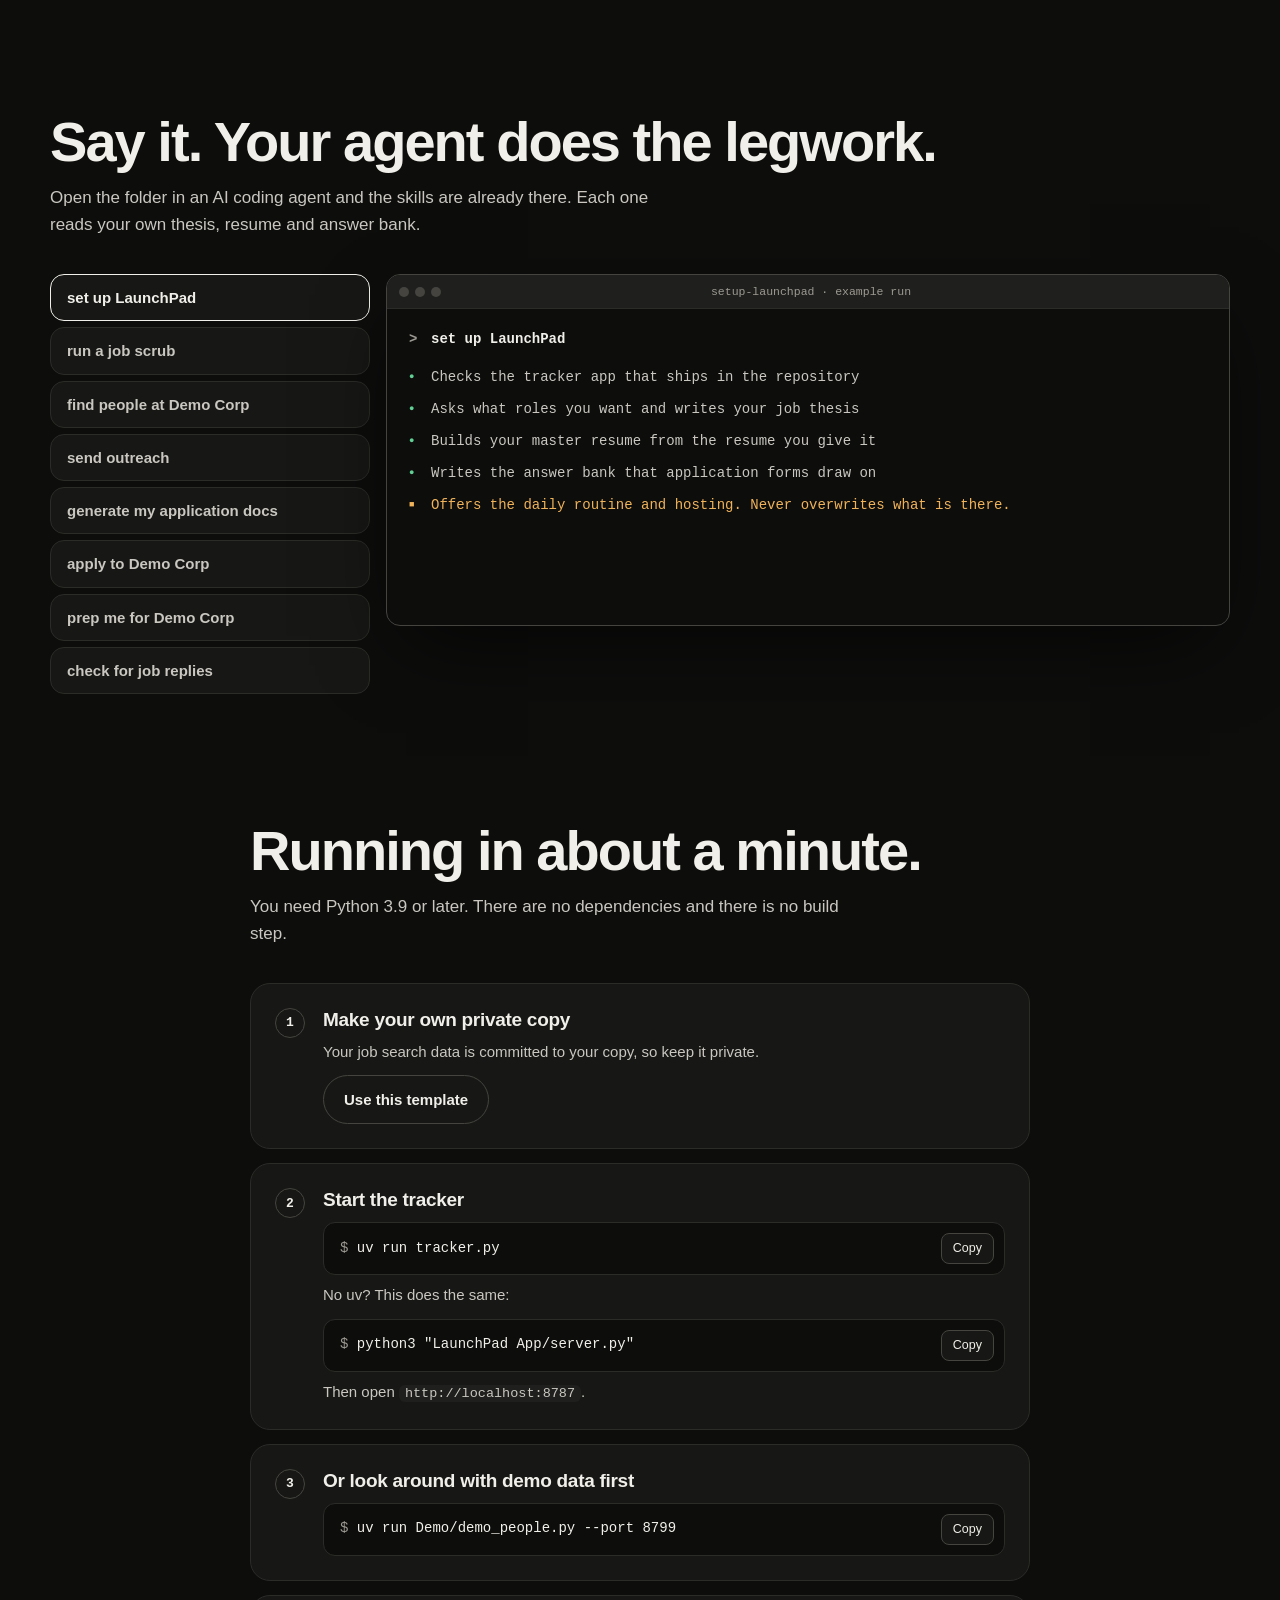
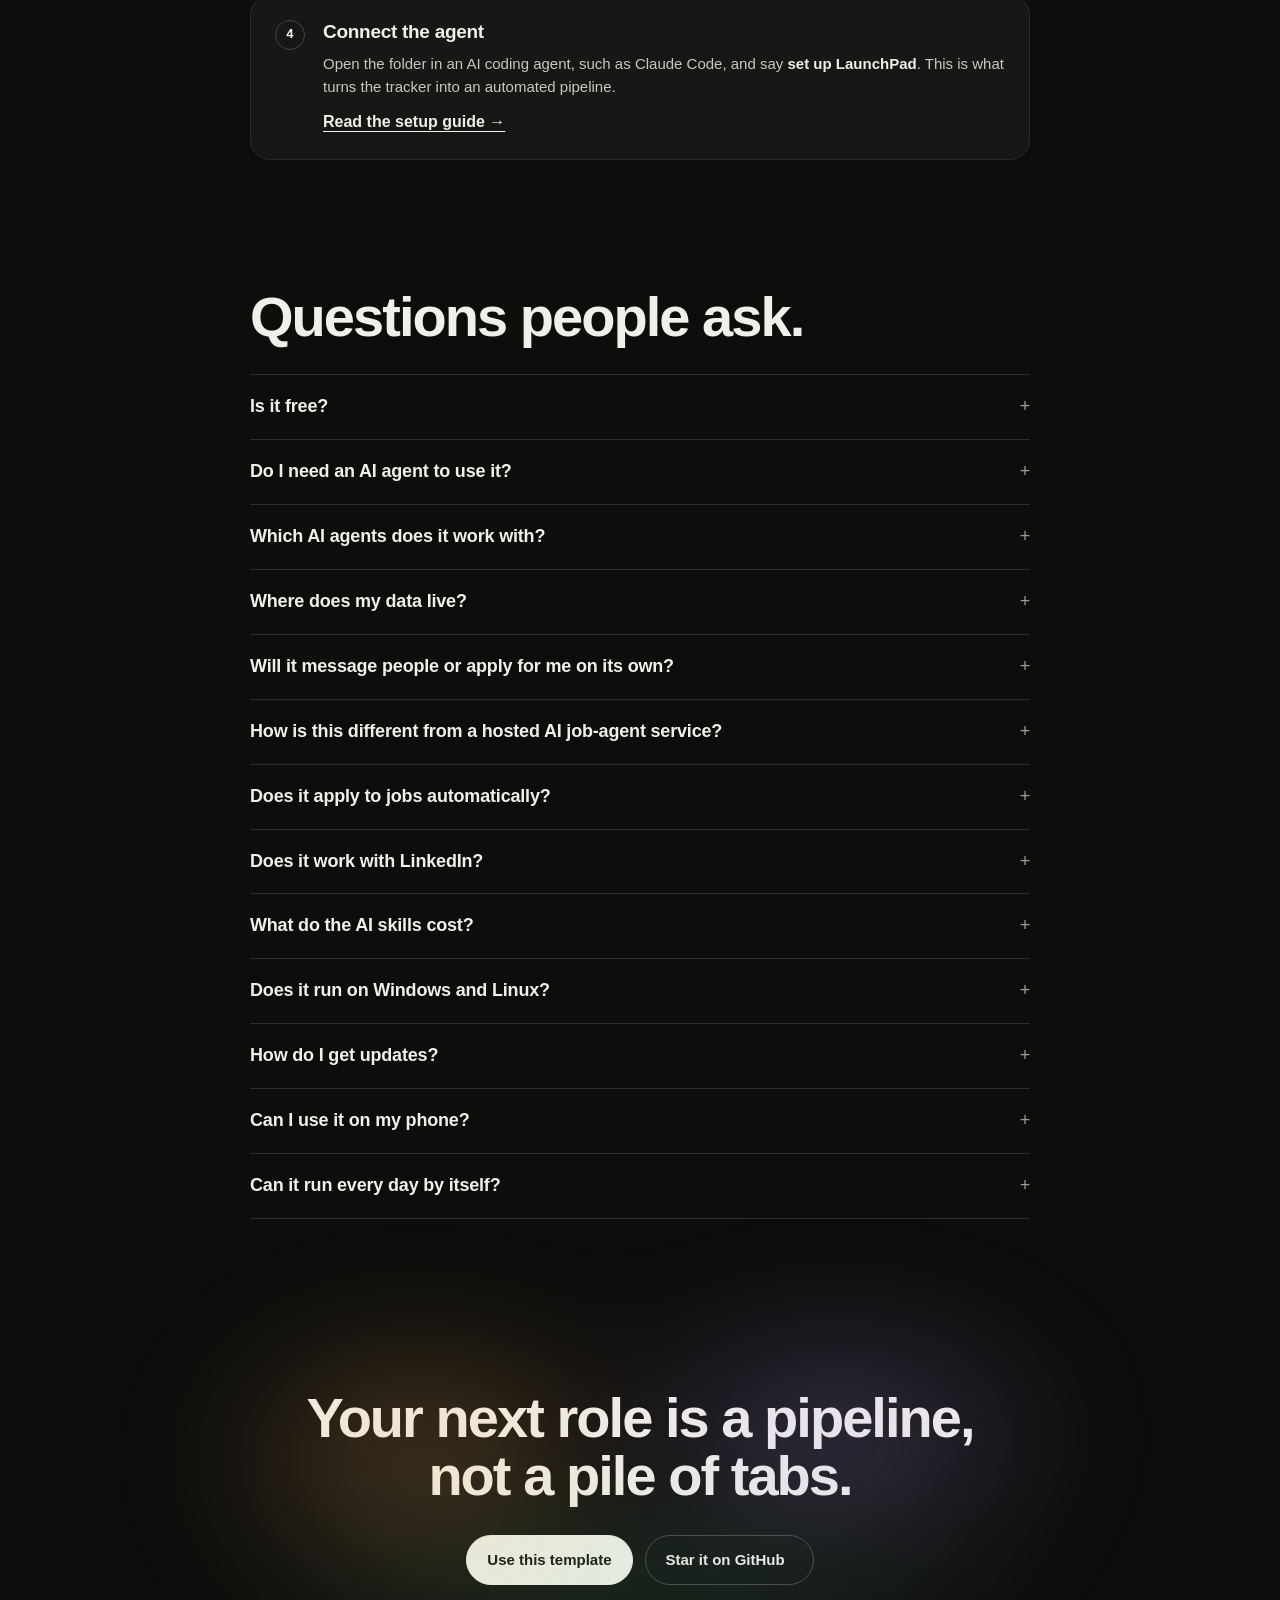
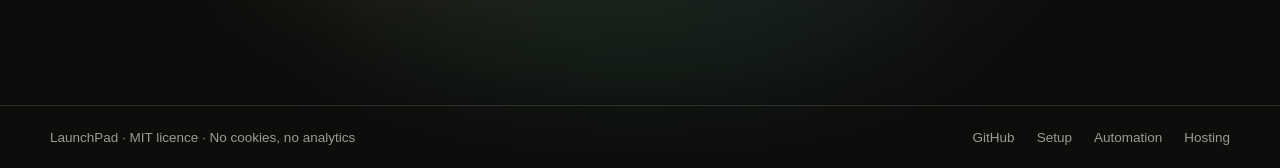
==== commit 6a2f3809: "Site: use the referral before-and-after card as the share image Site/assets/social-preview.png (1280" ====
--- a/Site/index.html
+++ b/Site/index.html
@@ -9,9 +9,10 @@
 <meta property="og:description" content="A job search command center that runs on your own computer. Find roles, find people who can refer you, apply, and follow every application to an offer in one place.">
 <meta property="og:type" content="website">
 <meta property="og:url" content="https://rohinagrawal.github.io/LaunchPad/">
-<meta property="og:image" content="https://rohinagrawal.github.io/LaunchPad/assets/og.png">
-<meta property="og:image:width" content="1200">
-<meta property="og:image:height" content="630">
+<meta property="og:image" content="https://rohinagrawal.github.io/LaunchPad/assets/social-preview.png">
+<meta property="og:image:width" content="1280">
+<meta property="og:image:height" content="640">
+<meta property="og:image:alt" content="LaunchPad: 50 referral chats, nothing dropped. Scattered conversations sorted into Requested, Connected, Asked and Referred.">
 <link rel="canonical" href="https://rohinagrawal.github.io/LaunchPad/">
 <meta name="twitter:card" content="summary_large_image">
 <meta name="theme-color" content="#0d0d0c">
